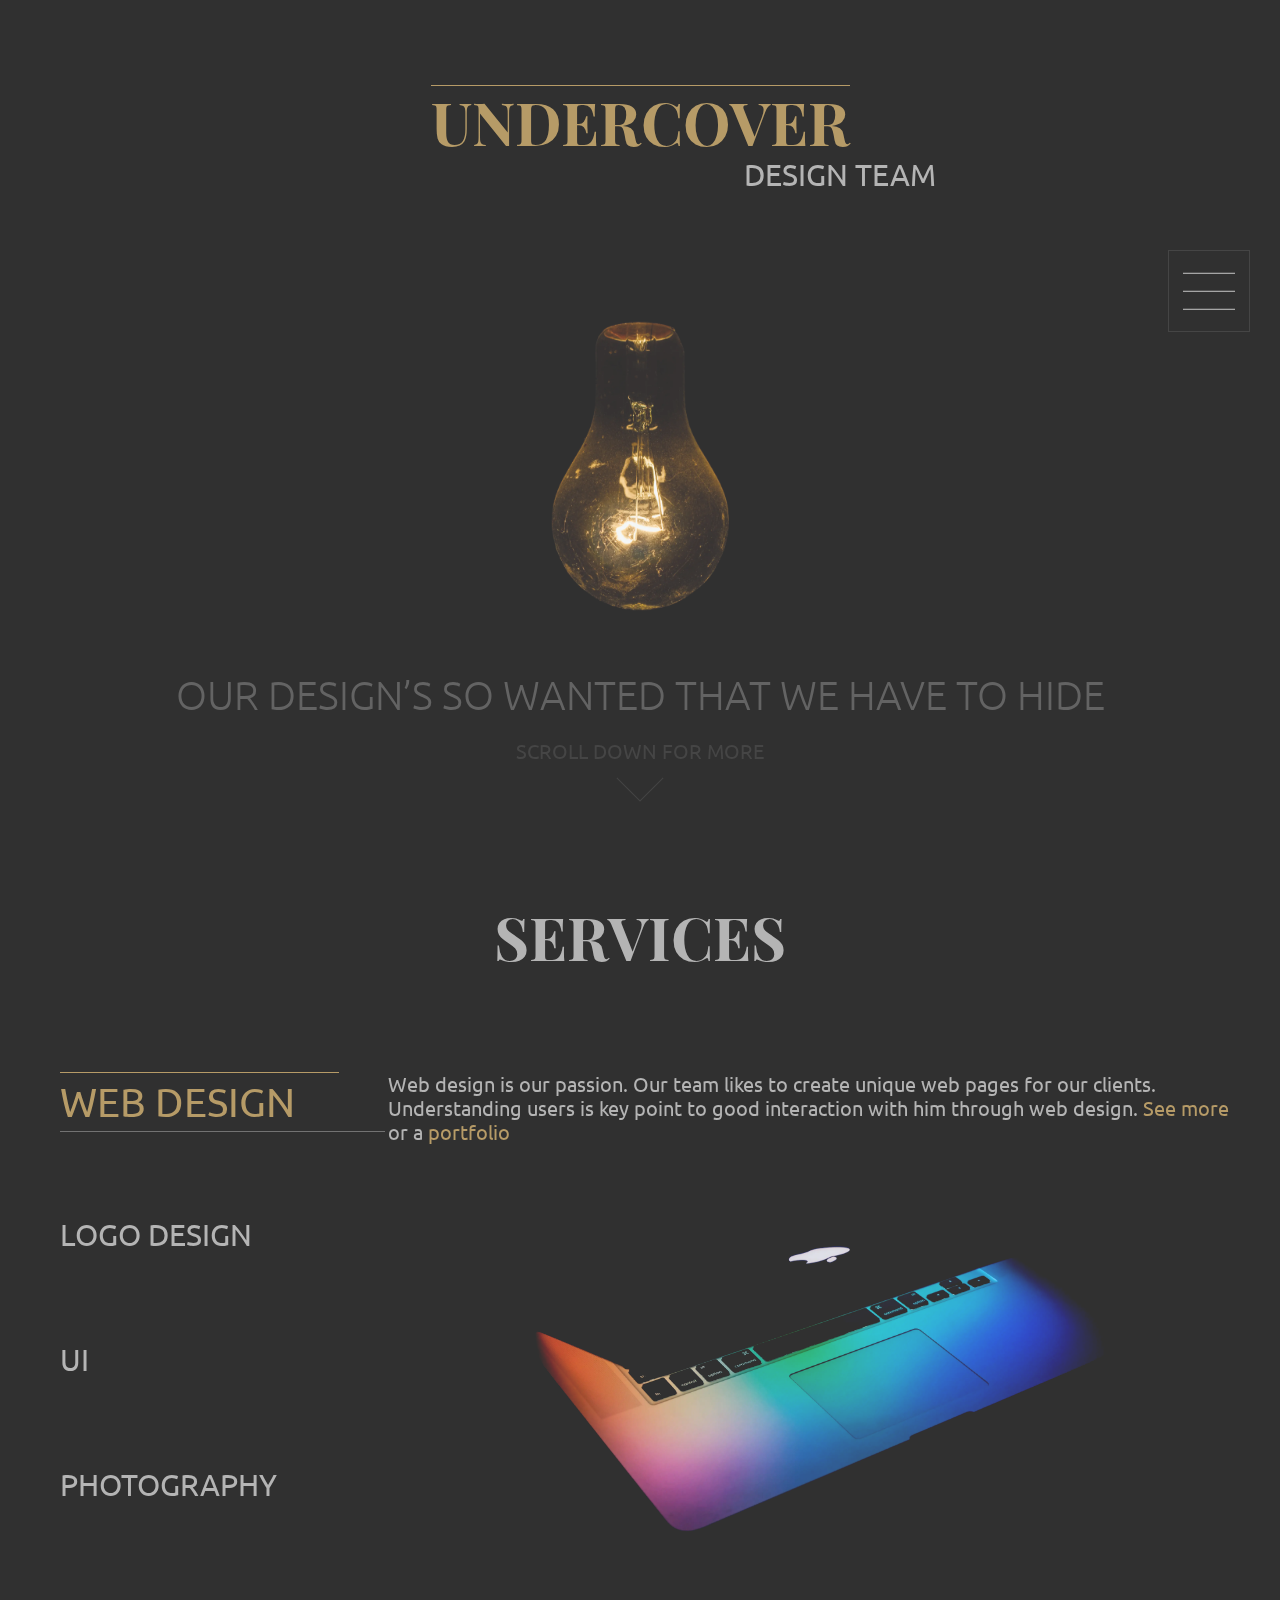
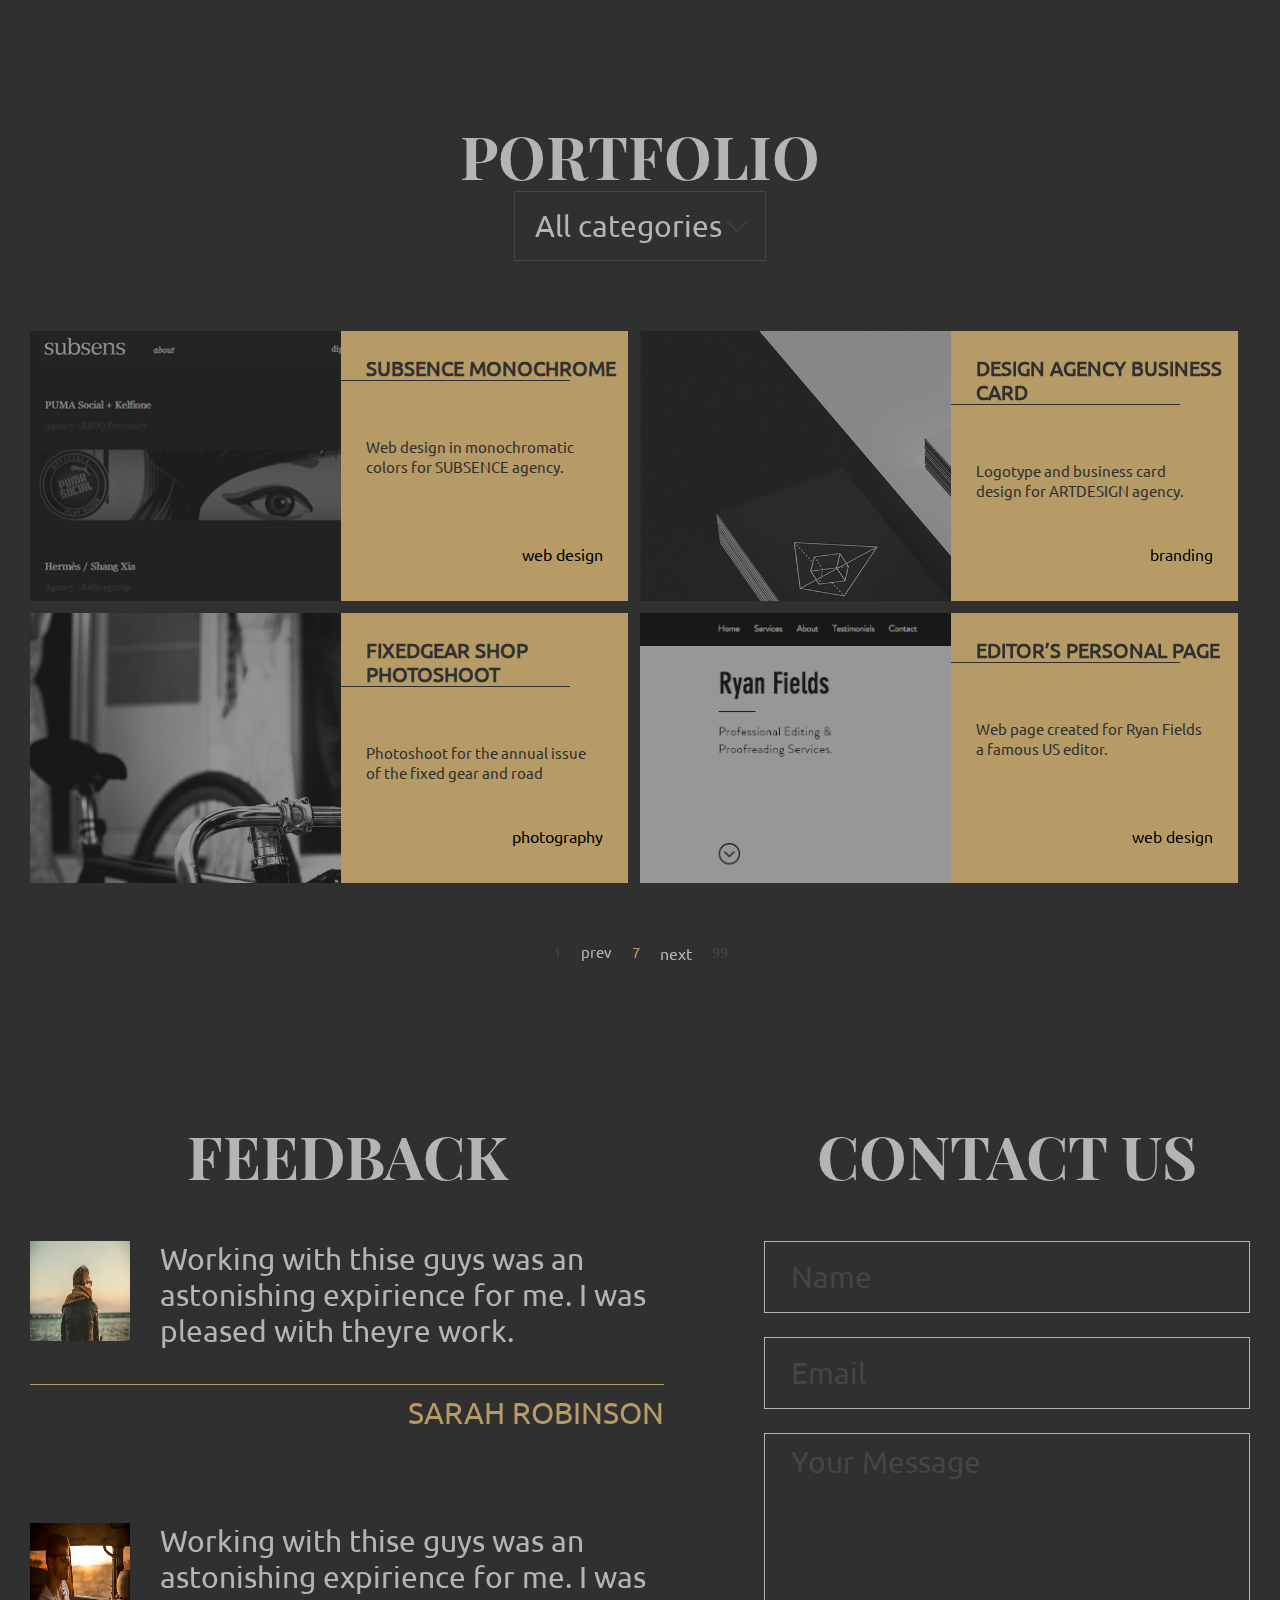
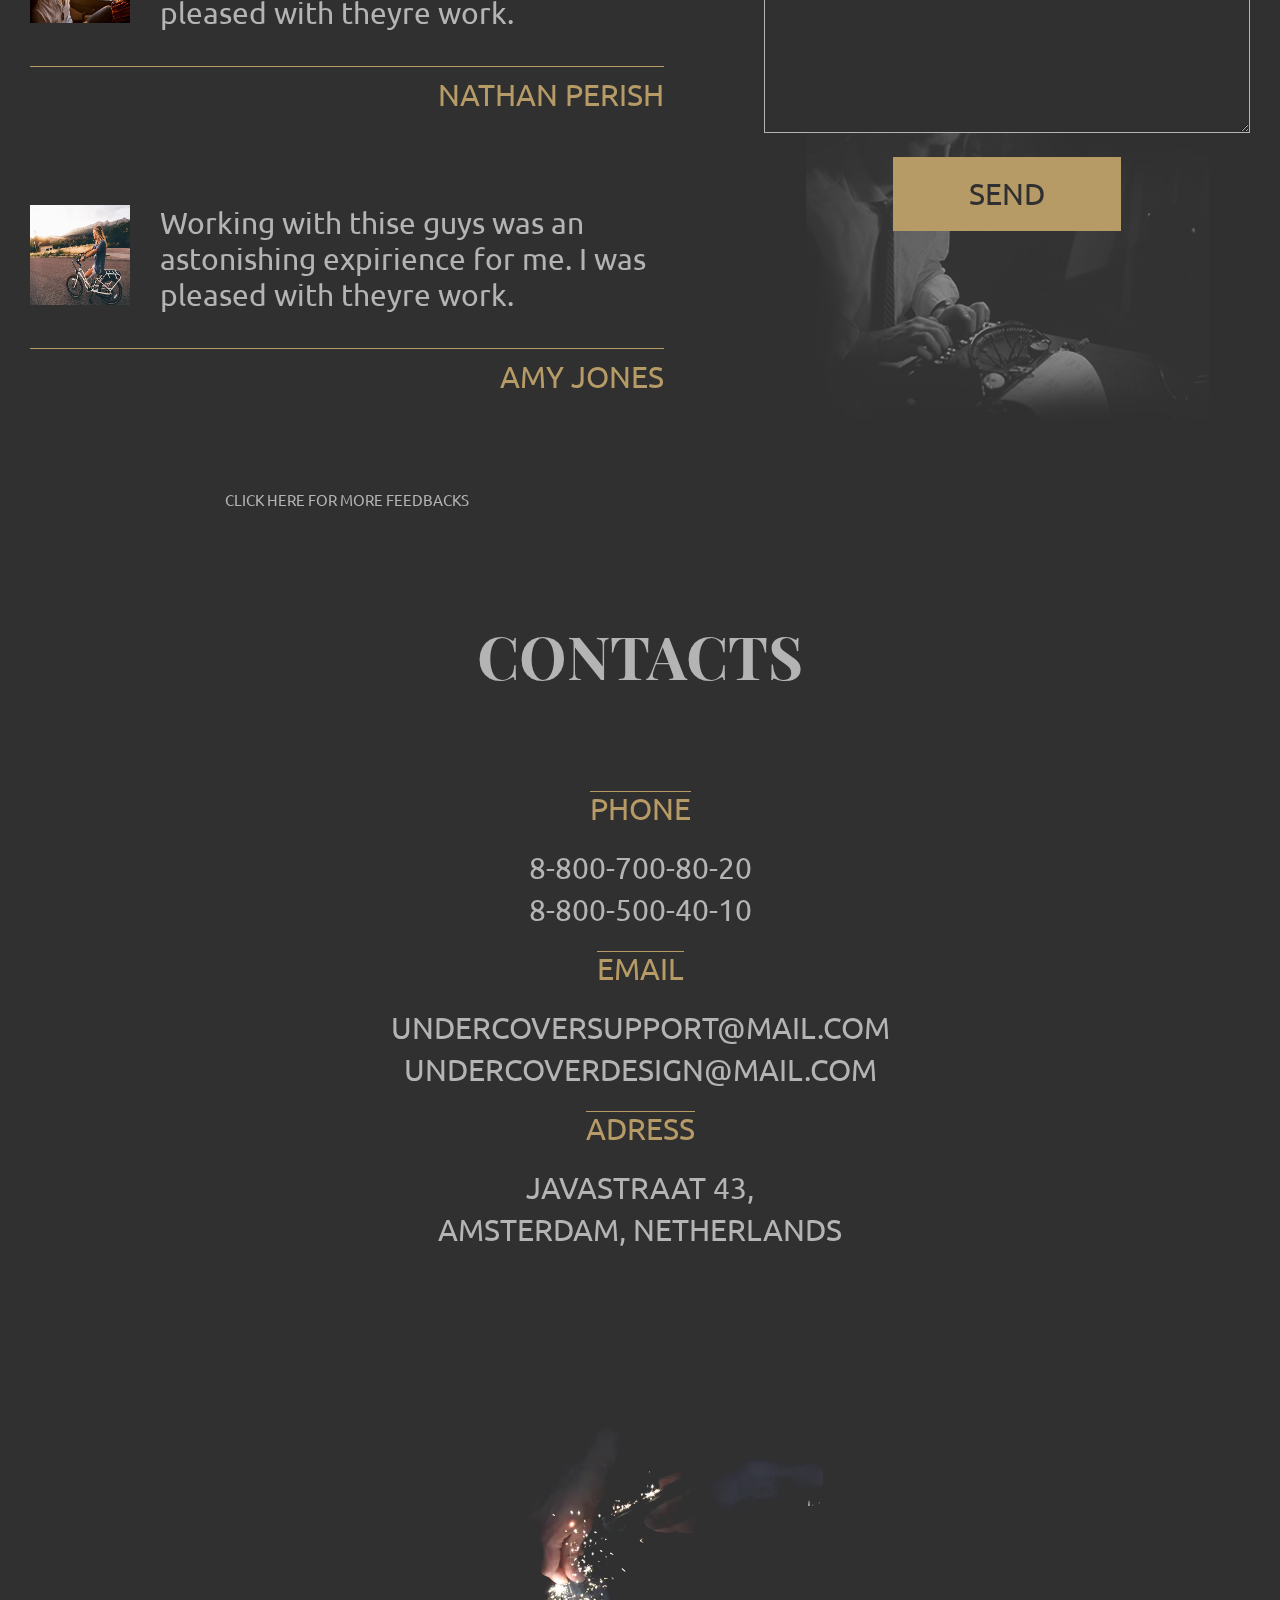
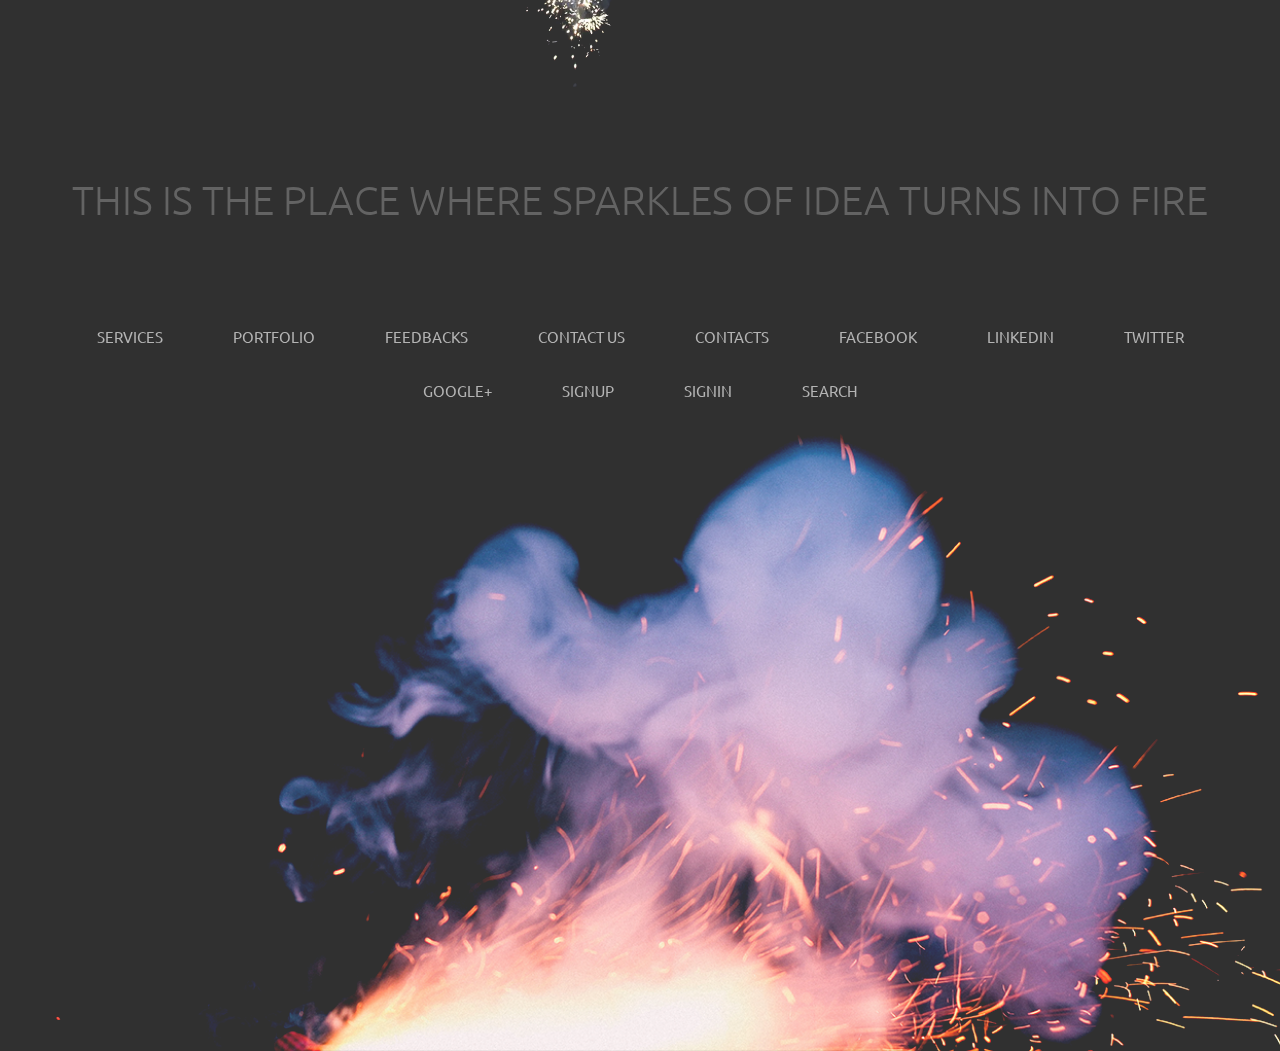
==== index.html @ abf41633 "Add files via upload" ====
<!DOCTYPE html><html lang="en"><head>   <meta charset="UTF-8">   <meta http-equiv="X-UA-Compatible" content="IE=edge">   <meta name="viewport" content="width=device-width, initial-scale=1.0">   <link rel="stylesheet" href="./css/main.min.css">   <link rel="stylesheet" href="./css/swiper-bundle.min.css">   <title>Minimal dark</title></head><body>   <!-- HEADER -->   <!-- absolute blocks --><div id="anchor"></div><div class="container ">  <header>    <div class="logo">      <h1 class="logo__title">        undercover      </h1>      <div class="logo__sub-title">        <p>          design team      </p>      </div>          </div>    <div class="header__image">      <picture><source srcset="../img/header/lamp.webp" type="image/webp"><img src="../img/header/lamp.png" alt="lamp"></picture>    </div>    <div class="header__image-text">      <p>our design’s so wanted that we have to hide</p>    </div>    <div class="header__button">      <p>scroll down for more</p>      <a href="#services">        <span></span>        <span></span>      </a>    </div>    <div id="menu__bar" onclick="menuOnClick()" class="lock-fix" >      <span class="bar"></span>      <span class="bar"></span>      <span class="bar"></span>   </div>    <div id="menu" class ="lock-fix">      <h3 class="menu__title">        Menu      </h3>      <div class="menu__content">        <nav class="nav">        <ul>          <li><a href="#">main</a></li>          <li><a href="#services">services</a></li>          <li><a href="#portfolio">portfolio</a></li>          <li><a href="#">Blog</a></li>          <li><a href="#">pricings</a></li>          <li><a href="#feedbacks">feedback</a></li>          <li><a href="#contacts">contacts</a></li>        </ul>      </nav>      <div class="menu__feedback">        <ul>          <li><a href="#" type="button" data-open="signup">sign up</a></li>          <li><a href="#" type="button" data-open="signin">sign in</a></li>          <li><a href="#">send message</a></li>        </ul>      </div>      <div class="menu__search">          <input type="text" placeholder="SEARCH">          <a href=""> <picture><source srcset="../img/header/search.webp" type="image/webp"><img src="../img/header/search.png" alt="search"></picture></a>      </div>    </div>    </div>  </header></div>  <!-- MODAL --><div class="modal" id="signup">   <div class="modal__body">              <div class="modal__title">            sign up         </div>         <div class="modal__subtitle">           sign up using         </div>                  <div class="modal__social">           <a href="" class="modal__fb modal-icon">facebook</a>           <a href="" class="modal__google modal-icon">google+</a>           <a href="" class="modal__twitter modal-icon">twitter</a>         </div>         <div class="modal__subtitle">          or enter following information         </div>         <input type="text" name="name" id="nameup" class="modal__input-name" required placeholder="Name">         <input type="email" name="email" id="emailup" class="modal__input-email" required placeholder="Email">         <div class="modal__input-group">          <input type="password" name="password" id="passwordup" class="modal__input-password" required placeholder="Password">          <button type="submit" class="modal__button" data-close="">sign up</button>         </div>   </div></div><div class="modal" id="signin">  <div class="modal__body">     <div class="modal__content">        <div class="modal__title">           sign in        </div>        <div class="modal__subtitle">          sign in using        </div>        <div class="modal__social">          <a href="" class="modal__fb modal-icon">facebook</a>          <a href="" class="modal__google modal-icon">google+</a>          <a href="" class="modal__twitter modal-icon">twitter</a>        </div>        <div class="modal__subtitle">         or your account        </div>        <input type="text" name="name" id="namein" class="modal__input-name" required placeholder="Name or Email">        <input type="password" name="password" id="passwordin" class="modal__input-password" required placeholder="Password">        <button type="submit" class="modal__button--in" data-close="">sign in</button>     </div>  </div></div>   <!-- MAIN -->   <section class="services" id="services">  <div class="services__container">      <h2 class="title">         services      </h2>         <div class="slider">            <nav>               <ul>                  <li><a class="slider__nav-item slider__nav-item--active" data-id="0">web design</a></li>                  <li><a class="slider__nav-item" data-id="1">logo design</a></li>                  <li><a class="slider__nav-item" data-id="2">ui</a></li>                  <li><a class="slider__nav-item" data-id="3">photography</a></li>               </ul>            </nav>            <div class="swiper">               <div class="swiper-wrapper">                  <div class="swiper-pagination"></div>                  <div class="swiper-slide">                     <div class="slide__image"><picture><source srcset="/img/services/web.webp" type="image/webp"><img src="/img/services/web.png" alt=""></picture></div>                     <div class="slide__text">Web design is our passion. Our team likes to create unique web pages for our clients. Understanding users is                        key point to good interaction with him through web design. <a href="#">See more</a> or a <a href="#">portfolio</a>                     </div>                  </div>                  <div class="swiper-slide">                     <div class="slide__image"><picture><source srcset="/img/services/logo.webp" type="image/webp"><img src="/img/services/logo.png" alt=""></picture></div>                     <div class="slide__text">Logo is the first thing customer or user will see in your product. And his or her first impression will                        depend on it. We can create logo that will satisfy you and your clients.<a href="#">See more</a> or a <a href="#">portfolio</a>                     </div>                  </div>                      <div class="swiper-slide">                     <div class="slide__image"><picture><source srcset="/img/services/ui.webp" type="image/webp"><img src="/img/services/ui.png" alt=""></picture></div>                     <div class="slide__text">Nowadays smartphones are part of our life. With help of numerous apps we can do our life more simple and                        fun.Our UI department specialists can develop and test any app that you want to create.<a href="">See more</a> or a <a href="#">portfolio</a>                     </div>                  </div>                  <div class="swiper-slide">                     <div class="slide__image"><picture><source srcset="/img/services/photo.webp" type="image/webp"><img src="/img/services/photo.png" alt=""></picture></div>                     <div class="slide__text">To create unique designs often you need some photos. In our time using stock photos is kind of bad manner.                        So we decided to open and develop our own photography department to create unique products for you.                        <a href="#">See more</a> or a <a href="#">portfolio</a>                     </div>                   </div>               </div>            </div>         </div>      </div></section>   <section class="portfolio" id="portfolio">   <div class="services__container">      <h2 class="title portfolio__title">portfolio</h2>      <div class="drop">         <a type="button" class="drop__link">            All categories            <span class="drop__button"></span>            <span class="drop__button"></span>         </a>         <div class="drop__list">            <ul>               <li><a class="drop__item" data-filter="filter-web">Web Design</a></li>               <li><a class="drop__item" data-filter="filter-logo">Logo Design</a></li>               <li><a class="drop__item" data-filter="filter-brand">Branding</a></li>               <li><a class="drop__item" data-filter="filter-ui">UI</a></li>               <li><a class="drop__item" data-filter="filter-photo">Photography</a></li>               <li><a class="drop__item" data-filter="filter-graphic">Graphic Design</a></li>            </ul>         </div>      </div>      <div class="grid">         <div class="grid__item filter-web">            <div class="grid__item-image" style="background-image: url(../img/portfolio/1.png);">               <div class="grid__item-filter"></div>            </div>            <div class="grid__card">               <h3 class="grid__card-title">                  subsence monochrome               </h3>               <p class="grid__card-text">                  Web design in monochromatic colors for SUBSENCE agency.               </p>               <span class="grid__card-legend">                  web design               </span>            </div>         </div>         <div class="grid__item filter-brand">            <div class="grid__item-image" style="background-image: url(../img/portfolio/3.png);">               <div class="grid__item-filter"></div>            </div>            <div class="grid__card">               <h3 class="grid__card-title">                  design agency business card               </h3>               <p class="grid__card-text">                  Logotype and business card design for ARTDESIGN agency.               </p>               <span class="grid__card-legend">                  branding               </span>            </div>         </div>         <div class="grid__item filter-photo">            <div class="grid__item-image" style="background-image: url(../img/portfolio/2.png);">               <div class="grid__item-filter"></div>            </div>            <div class="grid__card">               <h3 class="grid__card-title">                  fixedgear shop photoshoot               </h3>               <p class="grid__card-text">                  Photoshoot for the annual issue of the fixed gear and road               </p>               <span class="grid__card-legend">                  photography               </span>            </div>         </div>         <div class="grid__item filter-web">            <div class="grid__item-image" style="background-image: url(../img/portfolio/4.png);">               <div class="grid__item-filter"></div>            </div>            <div class="grid__card">               <h3 class="grid__card-title">                  editor’s personal page               </h3>               <p class="grid__card-text">                  Web page created for Ryan Fields a famous US editor.               </p>               <span class="grid__card-legend">                  web design               </span>            </div>         </div>      </div>      <div class="pagination">         <a href="#" class="pagination__item">1</a>         <a href="#" class="pagination__item pagination__item-button">prev</a>         <a href="#" class="pagination__item pagination__item--active">7</a>         <a href="#" class="pagination__item-button">next</a>         <a href="#" class="pagination__item pagination__item">99</a>      </div>   </div></section>   <div class="container"><section class="feedback-contacts" id="feedbacks">      <div class="feedback">         <h3 class="title contact__title">            feedback         </h3>         <div class="feedback__block">            <div class="feedback__box">               <picture><source srcset="../img/feedback/feedback1.webp" type="image/webp"><img src="../img/feedback/feedback1.png" alt="" class="feedback__icon"></picture>               <p class="feedback__text">                  Working with thise guys was an astonishing expirience for me. I was pleased with theyre work.                      </p>            </div>            <p class="feedback__name">sarah robinson</p>         </div>         <div class="feedback__block">            <div class="feedback__box">               <picture><source srcset="../img/feedback/feedback2.webp" type="image/webp"><img src="../img/feedback/feedback2.png" alt="" class="feedback__icon"></picture>               <p class="feedback__text">                  Working with thise guys was an astonishing expirience for me. I was pleased with theyre work.                      </p>            </div>            <p class="feedback__name">nathan perish</p>         </div>         <div class="feedback__block">            <div class="feedback__box">               <picture><source srcset="../img/feedback/feedback3.webp" type="image/webp"><img src="../img/feedback/feedback3.png" alt="" class="feedback__icon"></picture>               <p class="feedback__text">                  Working with thise guys was an astonishing expirience for me. I was pleased with theyre work.                      </p>            </div>            <p class="feedback__name">amy jones</p>         </div>         <a href="#" class="feedback__link">click here for more feedbacks</a>      </div>      <div class="contact">         <h3 class="title contact__title">            contact us         </h3>         <input type="text" name="contact-name" id="contact-name" class="contact__input-name" required placeholder="Name">         <input type="email" name="contact-email" id="contact-email" class="contact__input-email" required placeholder="Email">         <textarea name="contact-text" id="contact-text" cols="30" rows="10" class="contact__input-text" placeholder="Your Message"></textarea>         <button type="submit" class="contact__button">send</button>         <div class="contact__bg" style="background-image: url(../img/feedback/contact-bg.png);"></div>      </div></section></div>   <section class="contacts" id="contacts"><div class="container">   <h3 class="title">contacts</h3>   <div class="contacts__content">      <div class="contacts__item">         <span class="contacts__name">phone</span>         <p class="contacts__value">            8-800-700-80-20            <br>            8-800-500-40-10         </p>      </div>      <div class="contacts__item">         <span class="contacts__name">email</span>         <p class="contacts__value">            undercoversupport@mail.com            <br>            undercoverdesign@mail.com         </p>      </div>      <div class="contacts__item">         <span class="contacts__name">adress</span>         <p class="contacts__value">            Javastraat 43,             <br>            Amsterdam, Netherlands         </p>      </div>   </div>   <div class="contacts__bg"></div></div>   </section>   <!-- FOOTER -->   <footer class="footer">	<div class="container">		<div class="footer__text">			this is the place where sparkles of idea turns into fire		</div>		<ul class="footer__list">			<li><a href="#services" class="footer__list-item">services</a></li>			<li><a href="#portfolio" class="footer__list-item">portfolio</a></li>			<li><a href="#feedbacks" class="footer__list-item">feedbacks</a></li>			<li><a href="#" class="footer__list-item">contact us</a></li>			<li><a href="#contacts" class="footer__list-item">contacts</a></li>			<li><a href="#" class="footer__list-item">facebook</a></li>			<li><a href="#" class="footer__list-item">linkedin</a></li>			<li><a href="#" class="footer__list-item">twitter</a></li>			<li><a href="#" class="footer__list-item">google+</a></li>			<li><a href="#" class="footer__list-item" data-open="signup">signup</a></li>			<li><a href="#" class="footer__list-item"data-open="signin">signin</a></li>			<li><a href="#" class="footer__list-item">search</a></li>		</ul>		<div class="footer__image">			<picture><source srcset="../img/footer/footer.webp" type="image/webp"><img src="../img/footer/footer.png" alt=""></picture>		</div>	</div></footer>   <script src="./js/swiper-bundle.min.js"></script>   <script src="./js/main.js"></script></body></html>
---- css/main.min.css ----
*,::after,::before{-webkit-box-sizing:border-box;box-sizing:border-box}ol,ul{padding:0;margin:0}blockquote,body,dd,dl,figcaption,figure,h1,h2,h3,h4,li,ol[class],p,ul[class]{margin:0}body{min-height:100vh;scroll-behavior:smooth;text-rendering:optimizeSpeed;line-height:1.5}ol[class],ul[class]{list-style:none}a:not([class]){-webkit-text-decoration-skip:ink;text-decoration-skip-ink:auto}img{max-width:100%;display:block}button,input,select,textarea{font:inherit}.logo{margin-top:85px;text-align:center}.logo h1{font-size:60px;font-family:PlayfairDisplaySC;color:#b69b67;text-transform:uppercase;line-height:1.2;position:relative;display:inline-block}.logo h1::after{content:"";display:block;position:absolute;top:0;left:0;width:100%;height:1px;background-color:#b69b67}.logo__sub-title p{display:inline-block;font-size:30px;font-family:Ubuntu;color:#b4b4b4;text-transform:uppercase;line-height:1.2;text-align:center;position:relative;left:200px}header{height:100vh;display:-webkit-box;display:-ms-flexbox;display:flex;-webkit-box-orient:vertical;-webkit-box-direction:normal;-ms-flex-direction:column;flex-direction:column}.header__image:hover{-webkit-animation:bright-in 1s ease-in-out;animation:bright-in 1s ease-in-out;-webkit-filter:brightness(1.3);filter:brightness(1.3)}@-webkit-keyframes bright-in{0%{-webkit-filter:brightness(1);filter:brightness(1)}100%{-webkit-filter:brightness(1.3);filter:brightness(1.3)}}@keyframes bright-in{0%{-webkit-filter:brightness(1);filter:brightness(1)}100%{-webkit-filter:brightness(1.3);filter:brightness(1.3)}}@-webkit-keyframes bright-out{0%{-webkit-filter:brightness(1.3);filter:brightness(1.3)}100%{-webkit-filter:brightness(1);filter:brightness(1)}}@keyframes bright-out{0%{-webkit-filter:brightness(1.3);filter:brightness(1.3)}100%{-webkit-filter:brightness(1);filter:brightness(1)}}#menu.active{display:block;-webkit-animation:animateMenu .5s;animation:animateMenu .5s}@-webkit-keyframes animateMenu{0%{opacity:0;-webkit-transform:scale(.5);transform:scale(.5)}100%{opacity:1}}@keyframes animateMenu{0%{opacity:0;-webkit-transform:scale(.5);transform:scale(.5)}100%{opacity:1}}.header__image{-webkit-animation:bright-out 1s ease-in-out;animation:bright-out 1s ease-in-out;mix-blend-mode:screen;margin:128px 0 60px 0}.header__image img{-o-object-fit:contain;object-fit:contain;width:290px;height:290px;margin:0 auto}.header__image-text{text-align:center}.header__image-text p{-webkit-transition:all .8s;-o-transition:all .8s;transition:all .8s;font-size:60px;font-family:Ubuntu;font-weight:300;color:#636363;text-transform:uppercase;line-height:1.2}.header__image-text p:hover{background:-webkit-gradient(linear,left top,right top,from(rgba(2,0,36,0)),color-stop(50%,#b69b67),to(rgba(0,212,255,0)));background:-o-linear-gradient(left,rgba(2,0,36,0) 0,#b69b67 50%,rgba(0,212,255,0) 100%);background:linear-gradient(90deg,rgba(2,0,36,0) 0,#b69b67 50%,rgba(0,212,255,0) 100%);-webkit-background-clip:text;-webkit-text-fill-color:transparent}.header__button{text-align:center;margin-top:auto;margin-bottom:98px}.header__button p{font-size:20px;font-family:Ubuntu;color:#454545;text-transform:uppercase;line-height:1.2}.header__button a{display:block;width:46px;height:25px;margin:0 auto;position:relative;margin-top:14px}.header__button a span{content:"";background-color:#454545;width:33px;height:1px;z-index:1;display:block;position:absolute;top:12px;left:-5px;-webkit-transform:rotate(45deg);-ms-transform:rotate(45deg);transform:rotate(45deg)}.header__button a:hover span{background-color:#b69b67}.header__button a span:last-child{-webkit-transform:translateX(23px) rotate(135deg);-ms-transform:translateX(23px) rotate(135deg);transform:translateX(23px) rotate(135deg)}#menu__bar{width:82px;height:82px;cursor:pointer;position:absolute;top:250px;right:30px;border:1px solid #454545;display:-webkit-box;display:-ms-flexbox;display:flex;-webkit-box-pack:center;-ms-flex-pack:center;justify-content:center;-webkit-box-orient:vertical;-webkit-box-direction:normal;-ms-flex-direction:column;flex-direction:column;-webkit-box-align:center;-ms-flex-align:center;align-items:center;z-index:10}#menu__bar:hover{border:1px solid #b69b67}#menu__bar:hover .bar{background-color:#b69b67}.bar{height:2px;width:52px;background-color:#a4a4a4;display:block;content:"";-webkit-transition:.3s ease;-o-transition:.3s ease;transition:.3s ease;-webkit-box-shadow:inset 0 1px 0 0 rgba(0,0,0,.5);box-shadow:inset 0 1px 0 0 rgba(0,0,0,.5)}.bar:first-child{-webkit-transform:translateY(-16px);-ms-transform:translateY(-16px);transform:translateY(-16px)}.bar:last-child{-webkit-transform:translateY(16px);-ms-transform:translateY(16px);transform:translateY(16px)}.active .bar:first-child{-webkit-transform:rotateZ(-45deg);-ms-transform:rotate(-45deg);transform:rotateZ(-45deg)}.active .bar:nth-child(2){opacity:0}.active .bar:last-child{-webkit-transform:translateY(-7px) rotateZ(45deg);-ms-transform:translateY(-7px) rotate(45deg);transform:translateY(-7px) rotateZ(45deg)}.no-webp #menu{background-image:url(../img/header/menuBg.png)}#menu{-webkit-transition:opacity .5s;-o-transition:opacity .5s;transition:opacity .5s;display:none;z-index:2;border:1px solid #454545;background-color:#303030;width:calc(100% - 60px);max-width:1520px;padding:50px 100px 100px 100px;position:absolute;top:250px;left:50%;-webkit-transform:translateX(-50%);-ms-transform:translateX(-50%);transform:translateX(-50%);background-size:contain;background-position:right;background-repeat:no-repeat;background-blend-mode:color-dodge}.menu__title{margin-top:48px;font-size:60px;font-family:PlayfairDisplaySC;color:#b4b4b4;font-weight:700;text-transform:uppercase;line-height:1.2;text-align:center}.menu__content{display:-webkit-box;display:-ms-flexbox;display:flex;margin-top:48px}.menu__search{margin-left:auto;margin-right:30px;margin-top:6px;height:25px;width:40%;min-width:145px;display:-webkit-box;display:-ms-flexbox;display:flex;position:relative}.menu__search input{border:none;background-color:rgba(0,0,0,0);color:#b69b67;font-size:30px;position:relative;padding:0;width:calc(100% - 25px)}.menu__search input::-webkit-input-placeholder{font-size:30px;font-family:Ubuntu;color:#454545;text-transform:uppercase;line-height:1.2}.menu__search input::-moz-placeholder{font-size:30px;font-family:Ubuntu;color:#454545;text-transform:uppercase;line-height:1.2}.menu__search input:-ms-input-placeholder{font-size:30px;font-family:Ubuntu;color:#454545;text-transform:uppercase;line-height:1.2}.menu__search input::-ms-input-placeholder{font-size:30px;font-family:Ubuntu;color:#454545;text-transform:uppercase;line-height:1.2}.menu__search input::placeholder{font-size:30px;font-family:Ubuntu;color:#454545;text-transform:uppercase;line-height:1.2}.menu__search input:focus{color:#b69b67;background-color:rgba(0,0,0,0);outline:0}.menu__search::after{display:block;content:"";width:100%;height:1px;background-color:#454545;position:absolute;bottom:-2px;left:0}.menu__feedback li{margin-bottom:44px}.menu__feedback{padding:0 0 0 30px}.menu__feedback a{font-size:30px;color:#b4b4b4;text-transform:uppercase;line-height:1.2;-webkit-transition:.5s;-o-transition:.5s;transition:.5s;position:relative}.menu__feedback a:hover::after{width:100%;height:1px;background-color:#b69b67;content:"";position:absolute;top:-10px;left:0}.menu__feedback a:hover{color:#b69b67}.menu__feedback>ul li:nth-child(1) a{color:#b69b67}.menu__feedback>ul li:nth-child(2) a{color:#b69b67}.nav{padding:0 0 0 30px;min-width:230px}.nav a{font-size:30px;color:#b4b4b4;text-transform:uppercase;line-height:1.2;-webkit-transition:.5s;-o-transition:.5s;transition:.5s;position:relative}.nav a:hover{color:#b69b67}.nav a:hover::after{width:100%;height:1px;background-color:#b69b67;content:"";position:absolute;top:-10px;left:0}.nav li{margin-bottom:44px}#anchor{position:fixed;top:0;left:0;opacity:0}.footer{min-height:100vh;position:relative;padding-top:25px}.footer__text{text-align:center;-webkit-transition:all .8s;-o-transition:all .8s;transition:all .8s;font-size:60px;font-weight:300;color:#636363;text-transform:uppercase;line-height:1.2;cursor:pointer;margin-bottom:100px}.footer__text:hover{background:-webkit-gradient(linear,left top,right top,from(rgba(2,0,36,0)),color-stop(50%,#b69b67),to(rgba(0,212,255,0)));background:-o-linear-gradient(left,rgba(2,0,36,0) 0,#b69b67 50%,rgba(0,212,255,0) 100%);background:linear-gradient(90deg,rgba(2,0,36,0) 0,#b69b67 50%,rgba(0,212,255,0) 100%);-webkit-background-clip:text;-webkit-text-fill-color:transparent}.footer__list{display:-webkit-box;display:-ms-flexbox;display:flex;gap:30px;-webkit-box-pack:center;-ms-flex-pack:center;justify-content:center;-ms-flex-wrap:wrap;flex-wrap:wrap}.footer__list-item{padding:0 20px;font-size:15px;color:#b4b4b4;text-transform:uppercase;line-height:1.2}.footer__list-item:hover{-webkit-transition:.3s;-o-transition:.3s;transition:.3s;color:#b69b67;font-size:16px}.footer__image{min-height:600px;width:100%;position:absolute;bottom:0;left:50%;z-index:-1;-webkit-transform:translate(-50%);-ms-transform:translate(-50%);transform:translate(-50%);background-color:#303030}.footer__image img{width:100%;height:100%;mix-blend-mode:lighten}.modal input{height:72px;width:100%;background-color:#303030;outline:0;border:1px solid #b4b4b4;margin-bottom:24px;font-size:30px;font-family:Ubuntu;color:#b69b67;line-height:3.333;padding-left:26px}.modal input::-webkit-input-placeholder{font-size:30px;font-family:Ubuntu;color:#454545;line-height:3.333}.modal input::-moz-placeholder{font-size:30px;font-family:Ubuntu;color:#454545;line-height:3.333}.modal input:-ms-input-placeholder{font-size:30px;font-family:Ubuntu;color:#454545;line-height:3.333}.modal input::-ms-input-placeholder{font-size:30px;font-family:Ubuntu;color:#454545;line-height:3.333}.modal input::placeholder{font-size:30px;font-family:Ubuntu;color:#454545;line-height:3.333}.modal{z-index:10;position:fixed;width:100%;height:100%;display:-webkit-box;display:-ms-flexbox;display:flex;-webkit-box-align:center;-ms-flex-align:center;align-items:center;-webkit-box-pack:center;-ms-flex-pack:center;justify-content:center;background-color:rgba(0,0,0,.5);top:0;left:0;opacity:0;visibility:hidden;overflow-y:auto;-webkit-transition:all .5s ease 0s;-o-transition:all .5s ease 0s;transition:all .5s ease 0s}.modal.modal-active{opacity:1;visibility:visible}.modal.modal-active .modal__body{-webkit-transform:scale(1);-ms-transform:scale(1);transform:scale(1);opacity:1}.modal__body{display:-webkit-box;display:-ms-flexbox;display:flex;-webkit-box-orient:vertical;-webkit-box-direction:normal;-ms-flex-direction:column;flex-direction:column;padding:30px 10px;background-color:#303030;width:850px;height:672px;position:relative;opacity:0;-webkit-transform:scale(0);-ms-transform:scale(0);transform:scale(0);-webkit-transition:all .5s ease 0s;-o-transition:all .5s ease 0s;transition:all .5s ease 0s;padding:0 48px;border:1px solid #b4b4b4;overflow-y:auto;overflow-x:hidden}.modal__title{font-size:60px;font-family:PlayfairDisplaySC;color:#b4b4b4;font-weight:700;text-transform:uppercase;line-height:1.2;text-align:center}.modal__subtitle{font-size:30px;font-family:Ubuntu;color:#b4b4b4;text-transform:uppercase;line-height:3.333;text-align:center}.modal__social{display:-webkit-box;display:-ms-flexbox;display:flex;-webkit-box-pack:center;-ms-flex-pack:center;justify-content:center}.modal__input-group{display:-webkit-box;display:-ms-flexbox;display:flex}.modal__button{cursor:pointer;display:block;min-width:230px;background-color:#b69b67;color:#303030;border:none;font-size:30px;font-family:Ubuntu;color:#303030;text-transform:uppercase;max-height:72px;text-align:center;margin-left:30px}.modal__button:hover{border:1px solid #b69b67;background-color:#303030;color:#b69b67}.modal__button--in{cursor:pointer;display:block;min-width:230px;background-color:#b69b67;color:#303030;border:none;font-size:30px;font-family:Ubuntu;color:#303030;text-transform:uppercase;height:72px;text-align:center;margin:0 auto}.modal__button--in:hover{border:1px solid #b69b67;background-color:#303030;color:#b69b67}.modal-icon{display:block;font-size:30px;font-family:Ubuntu;line-height:3.333;text-align:center;border:1px solid;color:#3b5998;min-height:72px;min-width:228px;margin-right:30px}.modal-icon:last-child{margin-right:0}.modal__fb{color:#3b5998}.modal__fb:hover{background-color:#3b5998;color:#303030}.modal__google{color:#dd4b39}.modal__google:hover{background-color:#dd4b39;color:#303030}.modal__twitter{color:#1da1f2}.modal__twitter:hover{background-color:#1da1f2;color:#303030}.services__container{padding:0 30px;max-width:100%;margin:0 auto}.title{font-size:60px;font-family:PlayfairDisplaySC;color:#b4b4b4;font-weight:700;text-transform:uppercase;line-height:1.2;text-align:center}.slider{margin-top:100px;position:relative;min-height:0;display:-webkit-box;display:-ms-flexbox;display:flex}.slider nav{min-width:358px;padding-left:30px}.slider nav li{margin-bottom:80px}.slider nav li:last-child{margin-bottom:0}.slider__nav-item{font-size:30px;color:#b4b4b4;text-transform:uppercase;display:block;cursor:pointer}.slider__nav-item--active{color:#b69b67;-webkit-transition:.3s;-o-transition:.3s;transition:.3s;font-size:40px;position:relative}.slider__nav-item--active::before{-webkit-animation:slider-nav-animation .5s ease-in-out;animation:slider-nav-animation .5s ease-in-out;position:absolute;content:"";height:1px;width:85%;background-color:#b69b67}.slider__nav-item--active::after{-webkit-animation:slider-nav-animation .5s ease-in-out;animation:slider-nav-animation .5s ease-in-out;position:absolute;bottom:0;left:0;content:"";height:1px;width:99%;background-color:#b4b4b4;opacity:.5}.swiper-pagination{visibility:hidden}.swiper-slide{height:100%}.slide{position:relative}.slide__image{background-color:#303030;height:auto;width:100%}.slide__image img{mix-blend-mode:lighten}.slide__text{font-size:20px;position:absolute;top:0;color:#b4b4b4;line-height:1.2}.slide__text a{color:#b69b67}@-webkit-keyframes slider-nav-animation{0%{-webkit-transform:scale(0);transform:scale(0)}100%{-webkit-transform:scale(1);transform:scale(1)}}@keyframes slider-nav-animation{0%{-webkit-transform:scale(0);transform:scale(0)}100%{-webkit-transform:scale(1);transform:scale(1)}}.portfolio{min-height:100vh}.drop{text-align:center;margin-bottom:70px;position:relative}.drop__link{cursor:pointer;display:inline-block;width:252px;padding:16px 40px 16px 16px;border:1px solid #454545;color:#454545;font-size:30px;color:#b4b4b4;line-height:1.2;position:relative}.drop__link--active{border-color:#b69b67;border-bottom:none}.drop__link:hover{color:#b69b67;border-color:#b69b67}.drop__link:hover>.drop__button{background-color:#b69b67}.drop__button{height:1px;width:14px;background-color:#454545;content:"";display:block;position:absolute;top:50%}.drop__button:first-child{right:26px;-webkit-transform:rotate(45deg);-ms-transform:rotate(45deg);transform:rotate(45deg)}.drop__button:last-child{right:16px;-webkit-transform:rotate(135deg);-ms-transform:rotate(135deg);transform:rotate(135deg)}.drop__list{-webkit-transform:translate(-50.1%,100%);-ms-transform:translate(-50.1%,100%);transform:translate(-50.1%,100%);opacity:0;z-index:5;background-color:#303030;visibility:hidden;width:252px;display:-webkit-box;display:-ms-flexbox;display:flex;-webkit-box-orient:vertical;-webkit-box-direction:normal;-ms-flex-direction:column;flex-direction:column;height:0}.drop__list--active{-webkit-transition:all .3s;-o-transition:all .3s;transition:all .3s;opacity:1;position:absolute;top:68px;left:50%;-webkit-transform:translateX(-49.9%) scale(1);-ms-transform:translateX(-49.9%) scale(1);transform:translateX(-49.9%) scale(1);height:auto;visibility:visible;border:1px solid #b69b67;border-top:none}.drop__list ul li{margin-bottom:30px}.drop__list ul li:last-child{margin-bottom:0}.drop__list ul li:first-child{margin-top:30px}.drop__item{font-size:30px;color:#b4b4b4;-webkit-transition:all .8s;-o-transition:all .8s;transition:all .8s;cursor:pointer}.drop__item:hover{color:#b69b67}.grid{display:-webkit-box;display:-ms-flexbox;display:flex;-ms-flex-wrap:wrap;flex-wrap:wrap;margin-bottom:46px}.grid__item{width:49%;height:270px;position:relative;margin-right:1%;margin-bottom:1%;cursor:pointer}.grid__item:hover{-webkit-transition:.5s;-o-transition:.5s;transition:.5s;-webkit-transform:scale(1.02);-ms-transform:scale(1.02);transform:scale(1.02)}.grid__item-filter{height:100%;width:100%;opacity:.5;background-color:#303030;z-index:10}.grid__item-filter:hover{-webkit-transition:.3s;-o-transition:.3s;transition:.3s;background-color:#b69b67}.grid__item-image{height:100%;width:100%;background-size:cover}.grid__card{position:absolute;top:0;right:0;height:100%;background-color:#b69b67;width:48%}.grid__card-title{font-size:30px;color:#303030;text-transform:uppercase;line-height:1.2;position:relative;padding:25px 0 14px 25px}.grid__card-title::after{display:block;content:"";position:absolute;height:1px;width:80%;left:0;background-color:#303030}.grid__card-text{font-size:15px;color:#303030;line-height:1.335;text-align:left;padding:0 25px;margin-top:15%}.grid__card-legend{position:absolute;right:0;bottom:10px;padding:0 25px 25px 0}.pagination{display:-webkit-box;display:-ms-flexbox;display:flex;-webkit-box-pack:center;-ms-flex-pack:center;justify-content:center;gap:20px}.pagination__item{color:#454545;font-size:15px}.pagination__item:hover{font-size:18px}.pagination__item-button{color:#b4b4b4}.pagination__item--active{color:#b69b67}.feedback-contacts{display:-webkit-box;display:-ms-flexbox;display:flex;gap:100px;max-width:100%;padding-top:100px}.feedback{text-align:center}.feedback__block{position:relative;margin-bottom:92px}.feedback__block::after{display:block;height:1px;width:100%;content:"";background-color:#b69b67;position:absolute;bottom:46px}.feedback__box{display:-webkit-box;display:-ms-flexbox;display:flex;gap:30px;margin-top:50px}.feedback__icon{height:100px;width:100px;max-width:none}.feedback__text{font-size:30px;color:#b4b4b4;line-height:1.2;text-align:left;max-width:615px}.feedback__name{font-size:30px;color:#b69b67;line-height:1.2;text-transform:uppercase;margin-top:46px;text-align:right}.feedback__link{font-size:15px;color:#b4b4b4;text-transform:uppercase;line-height:1.2}.feedback__link:hover{color:#b69b67}.contact input::-webkit-input-placeholder{font-size:30px;color:#454545}.contact input::-moz-placeholder{font-size:30px;color:#454545}.contact input:-ms-input-placeholder{font-size:30px;color:#454545}.contact input::-ms-input-placeholder{font-size:30px;color:#454545}.contact input::placeholder{font-size:30px;color:#454545}.contact input{height:72px;width:486px;background-color:#303030;outline:0;border:1px solid #b4b4b4;margin-bottom:24px;font-size:30px;color:#b69b67;line-height:3.333;padding-left:26px}.contact{display:-webkit-box;display:-ms-flexbox;display:flex;-webkit-box-orient:vertical;-webkit-box-direction:normal;-ms-flex-direction:column;flex-direction:column;-webkit-box-align:center;-ms-flex-align:center;align-items:center}.contact__title{margin-bottom:50px}.contact__bg{position:relative;top:-100px;right:0;width:403px;height:288px;background-color:#303030;background-size:cover;background-repeat:no-repeat;background-blend-mode:color-dodge;z-index:-1}.contact__input-text{min-height:300px;position:relative;height:72px;width:486px;background-color:#303030;outline:0;border:1px solid #b4b4b4;margin-bottom:24px;font-size:30px;color:#b69b67;line-height:1.2;padding:10px 26px}.contact__input-text::-webkit-input-placeholder{font-size:30px;color:#454545}.contact__input-text::-moz-placeholder{font-size:30px;color:#454545}.contact__input-text:-ms-input-placeholder{font-size:30px;color:#454545}.contact__input-text::-ms-input-placeholder{font-size:30px;color:#454545}.contact__input-text::placeholder{font-size:30px;color:#454545}.contact__button{cursor:pointer;display:block;background-color:#b69b67;color:#303030;border:none;font-size:30px;color:#303030;text-transform:uppercase;height:74px;width:228px;text-align:center;margin:0 auto}.contact__button:hover{border:1px solid #b69b67;background-color:#303030;color:#b69b67}.contacts{text-align:center;position:relative;min-height:980px;padding-top:100px}.contacts__content{display:-webkit-box;display:-ms-flexbox;display:flex;-webkit-box-pack:justify;-ms-flex-pack:justify;justify-content:space-between;max-width:100%;margin-top:100px}.contacts__name{font-size:30px;color:#b69b67;text-transform:uppercase;line-height:1.2;margin-bottom:42px;position:relative}.contacts__name::before{position:absolute;background-color:#b69b67;height:1px;width:100%;content:""}.contacts__value{margin-top:42px;display:block;font-size:30px;color:#b4b4b4;text-transform:uppercase;line-height:1.4;text-align:center}.no-webp .contacts__bg{background-image:url(../img/contacts/contacts-bg.png)}.contacts__bg{width:100%;min-height:500px;background-position:center;background-size:cover;background-repeat:no-repeat;z-index:-1;background-color:#303030;background-blend-mode:lighten}.container{max-width:1550px;margin:0 auto;padding:0 30px}body{font-family:Ubuntu}@-webkit-keyframes animate{0%{opacity:0;-webkit-transform:scale(0);transform:scale(0)}100%{opacity:100%;-webkit-transform:scale(1);transform:scale(1)}}@keyframes animate{0%{opacity:0;-webkit-transform:scale(0);transform:scale(0)}100%{opacity:100%;-webkit-transform:scale(1);transform:scale(1)}}li{list-style-type:none}a,a:visited{text-decoration:none}html{background-color:#303030}.lock{position:absolute;top:0;left:0;width:100%;height:100%;overflow:hidden}@font-face{font-family:PlayfairDisplaySC;font-display:swap;src:url(../fonts/PlayfairDisplaySC-Bold.woff) format("woff"),url(../fonts/PlayfairDisplaySC-Bold.woff2) format("woff2");font-weight:700;font-style:normal}@font-face{font-family:PlayfairDisplaySC;font-display:swap;src:url(../fonts/PlayfairDisplaySC-Regular.woff) format("woff"),url(../fonts/PlayfairDisplaySC-Regular.woff2) format("woff2");font-weight:400;font-style:normal}@font-face{font-family:Ubuntu;font-display:swap;src:url(../fonts/Ubuntu-Light.woff) format("woff"),url(../fonts/Ubuntu-Light.woff2) format("woff2");font-weight:300;font-style:normal}@font-face{font-family:Ubuntu;font-display:swap;src:url(../fonts/Ubuntu-Regular.woff) format("woff"),url(../fonts/Ubuntu-Regular.woff2) format("woff2");font-weight:400;font-style:normal}@media (min-width:1520px){#menu__bar{right:calc(50% - 760px)}}@media (max-width:1520px){#menu{padding:0 50px 45px 50px}.nav a{font-size:24px}.nav li{margin-bottom:24px}}@media (max-width:1480px){.header__image-text p{font-size:40px}.footer__text{font-size:40px}}@media (max-width:1440px){.grid__card-title{font-size:20px}}@media (max-width:1400px){.contacts__content{-webkit-box-orient:vertical;-webkit-box-direction:normal;-ms-flex-direction:column;flex-direction:column;-webkit-box-align:center;-ms-flex-align:center;align-items:center;gap:20px}.contacts__value{margin-top:20px}}@media (max-width:1000px){.footer__text{font-size:24px}.modal-icon{font-size:24px;margin-right:12px;min-width:150px}.slider nav{min-width:250px}.slider__nav-item{font-size:20px}.slider__nav-item--active{font-size:25px}.slide__text{font-size:15px}.feedback-contacts{padding-top:20px}.feedback-contacts{gap:50px}.feedback__block{margin-bottom:20px}.feedback__box{-webkit-box-orient:vertical;-webkit-box-direction:normal;-ms-flex-direction:column;flex-direction:column}.feedback__text{font-size:20px}.contacts__name{font-size:24px;margin-bottom:20px}.contacts__value{font-size:20px}}@media (max-width:990px){.header__image-text p{font-size:30px}}@media (max-width:900px){.grid__item{width:99%}}@media (max-width:768.02px){.logo h1{font-size:40px}.logo__sub-title p{left:0}.header__image-text p{font-size:24px}#menu__bar{width:60px;height:60px}.bar:first-child{-webkit-transform:translateY(-10px);-ms-transform:translateY(-10px);transform:translateY(-10px)}.bar:last-child{-webkit-transform:translateY(10px);-ms-transform:translateY(10px);transform:translateY(10px)}.bar{width:42px}#menu{padding:0 10px 25px 10px}.menu__title{font-size:24px;margin-top:28px}.menu__content{-ms-flex-wrap:wrap;flex-wrap:wrap}.menu__feedback{-ms-flex-preferred-size:50%;flex-basis:50%;text-align:center}.menu__search{margin:0 auto;-webkit-transform:translateX(15%);-ms-transform:translateX(15%);transform:translateX(15%)}.menu__feedback a{font-size:18px}.nav{-ms-flex-preferred-size:50%;flex-basis:50%;min-width:none;text-align:center}.nav a{font-size:18px}.footer__list li{-ms-flex-preferred-size:45%;flex-basis:45%;margin:0 auto;text-align:center}.modal input{height:50px}.modal input::-webkit-input-placeholder{font-size:20px}.modal input::-moz-placeholder{font-size:20px}.modal input:-ms-input-placeholder{font-size:20px}.modal input::-ms-input-placeholder{font-size:20px}.modal input::placeholder{font-size:20px}.modal__title{font-size:40px}.modal__subtitle{font-size:20px}.modal__button{height:50px}.title{font-size:40px}.slider nav{-ms-flex-preferred-size:100%;flex-basis:100%}.slider nav ul{display:-webkit-box;display:-ms-flexbox;display:flex;gap:10px;-webkit-box-pack:justify;-ms-flex-pack:justify;justify-content:space-between}.slider nav li{margin-bottom:45px}.slider{-ms-flex-wrap:wrap;flex-wrap:wrap}.slider__nav-item{font-size:16px}.slider__nav-item--active::before{display:none}.slide__text{top:75%}.drop__link{font-size:20px}.drop__list--active{top:54px}.drop__item{font-size:20px}.feedback__text{font-size:16px}.feedback__name{font-size:20px;margin-top:26px}.feedback__link{font-size:10px}.contact input::-webkit-input-placeholder{font-size:20px}.contact input::-moz-placeholder{font-size:20px}.contact input:-ms-input-placeholder{font-size:20px}.contact input::-ms-input-placeholder{font-size:20px}.contact input::placeholder{font-size:20px}.contact input{width:300px}.contact__title{font-size:20px}.contact__input-text{font-size:20px;width:300px}.contact__input-text::-webkit-input-placeholder{font-size:20px;width:300px}.contact__input-text::-moz-placeholder{font-size:20px;width:300px}.contact__input-text:-ms-input-placeholder{font-size:20px;width:300px}.contact__input-text::-ms-input-placeholder{font-size:20px;width:300px}.contact__input-text::placeholder{font-size:20px;width:300px}.contact__button{font-size:20px;width:200px}.contacts{padding-top:20px;min-height:auto}.contacts__content{margin-top:20px}.contacts__bg{min-height:250px}.container{max-width:700px}}@media (max-width:550.02px){.logo{margin-top:10px}.logo h1{font-size:24px}.logo__sub-title p{font-size:20px}#menu__bar{top:8px}#menu{top:8px}.menu__title{margin-top:10px;-webkit-transform:translateX(4%);-ms-transform:translateX(4%);transform:translateX(4%)}.menu__feedback{-ms-flex-preferred-size:100%;flex-basis:100%}.menu__search{width:100%;-webkit-transform:translateX(0);-ms-transform:translateX(0);transform:translateX(0)}.menu__feedback a{font-size:24px}.nav{-ms-flex-preferred-size:100%;flex-basis:100%}.nav a{font-size:24px}.footer__image{display:none}.slider nav ul{display:none}.swiper{height:100%;width:100%}.swiper-pagination{visibility:visible}.slide__text{top:0;font-size:10px}.grid__item{margin-bottom:5%}.grid__card-title{font-size:15px;padding:5px}.grid__card-text{font-size:12px;padding:0 5px}.grid__card-legend{padding:0 5px 5px 0}.contacts__name{font-size:14px}.contacts__value{font-size:14px}.container{max-width:300px}}.webp #menu{background-image:url(../img/header/menuBg.webp)}.webp .contacts__bg{background-image:url(../img/contacts/contacts-bg.webp)}
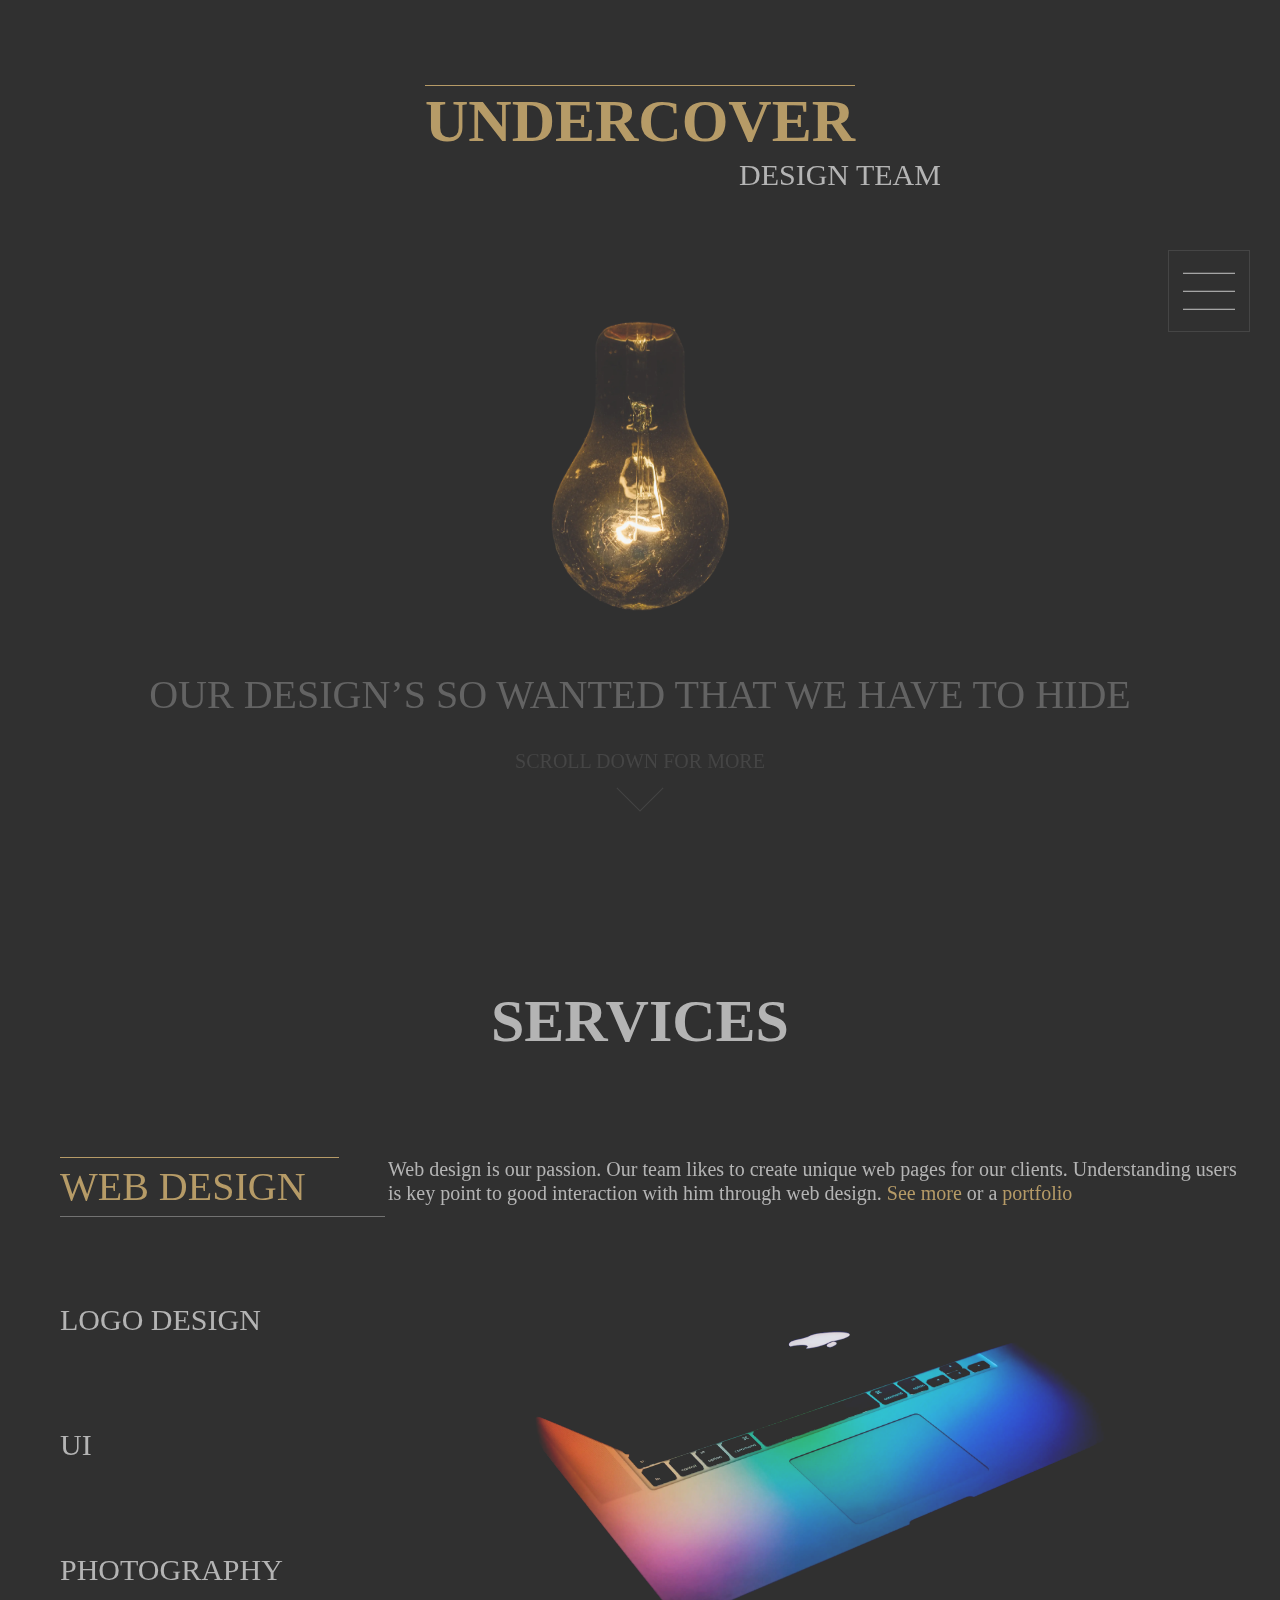
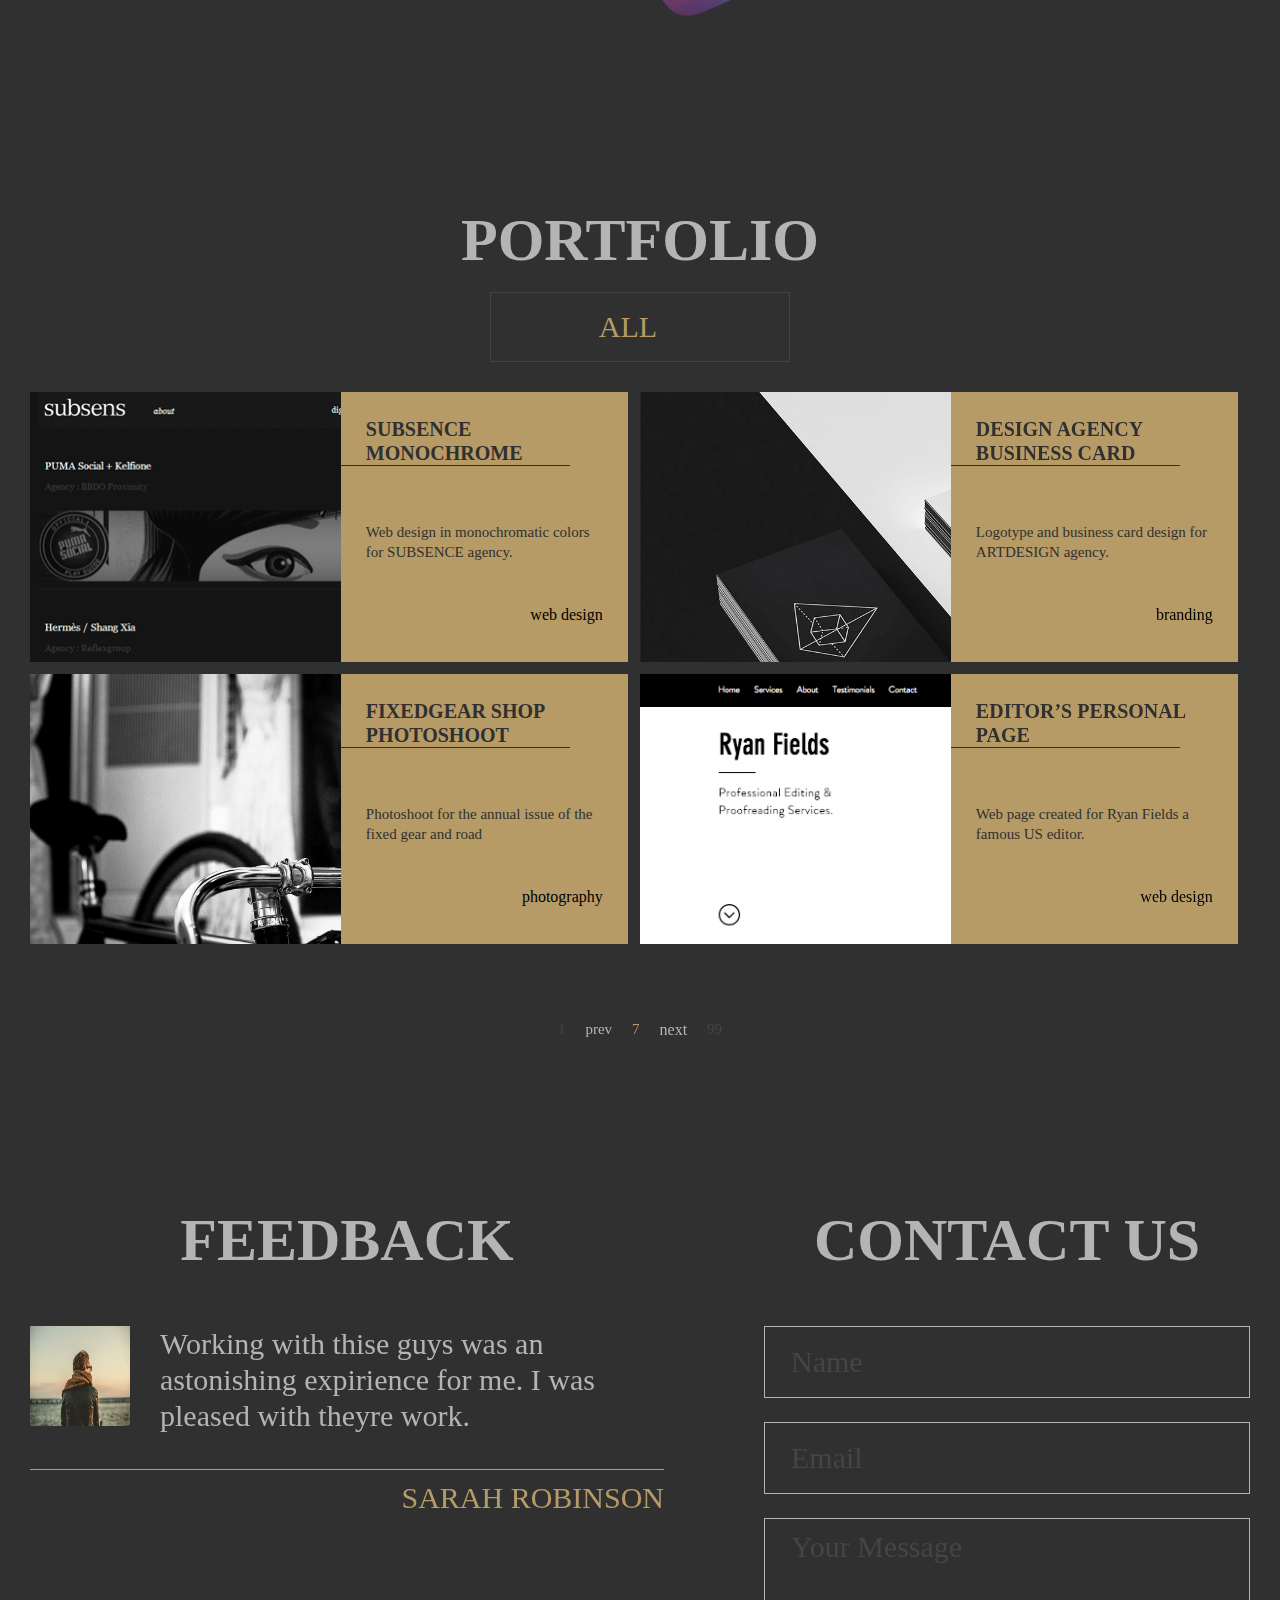
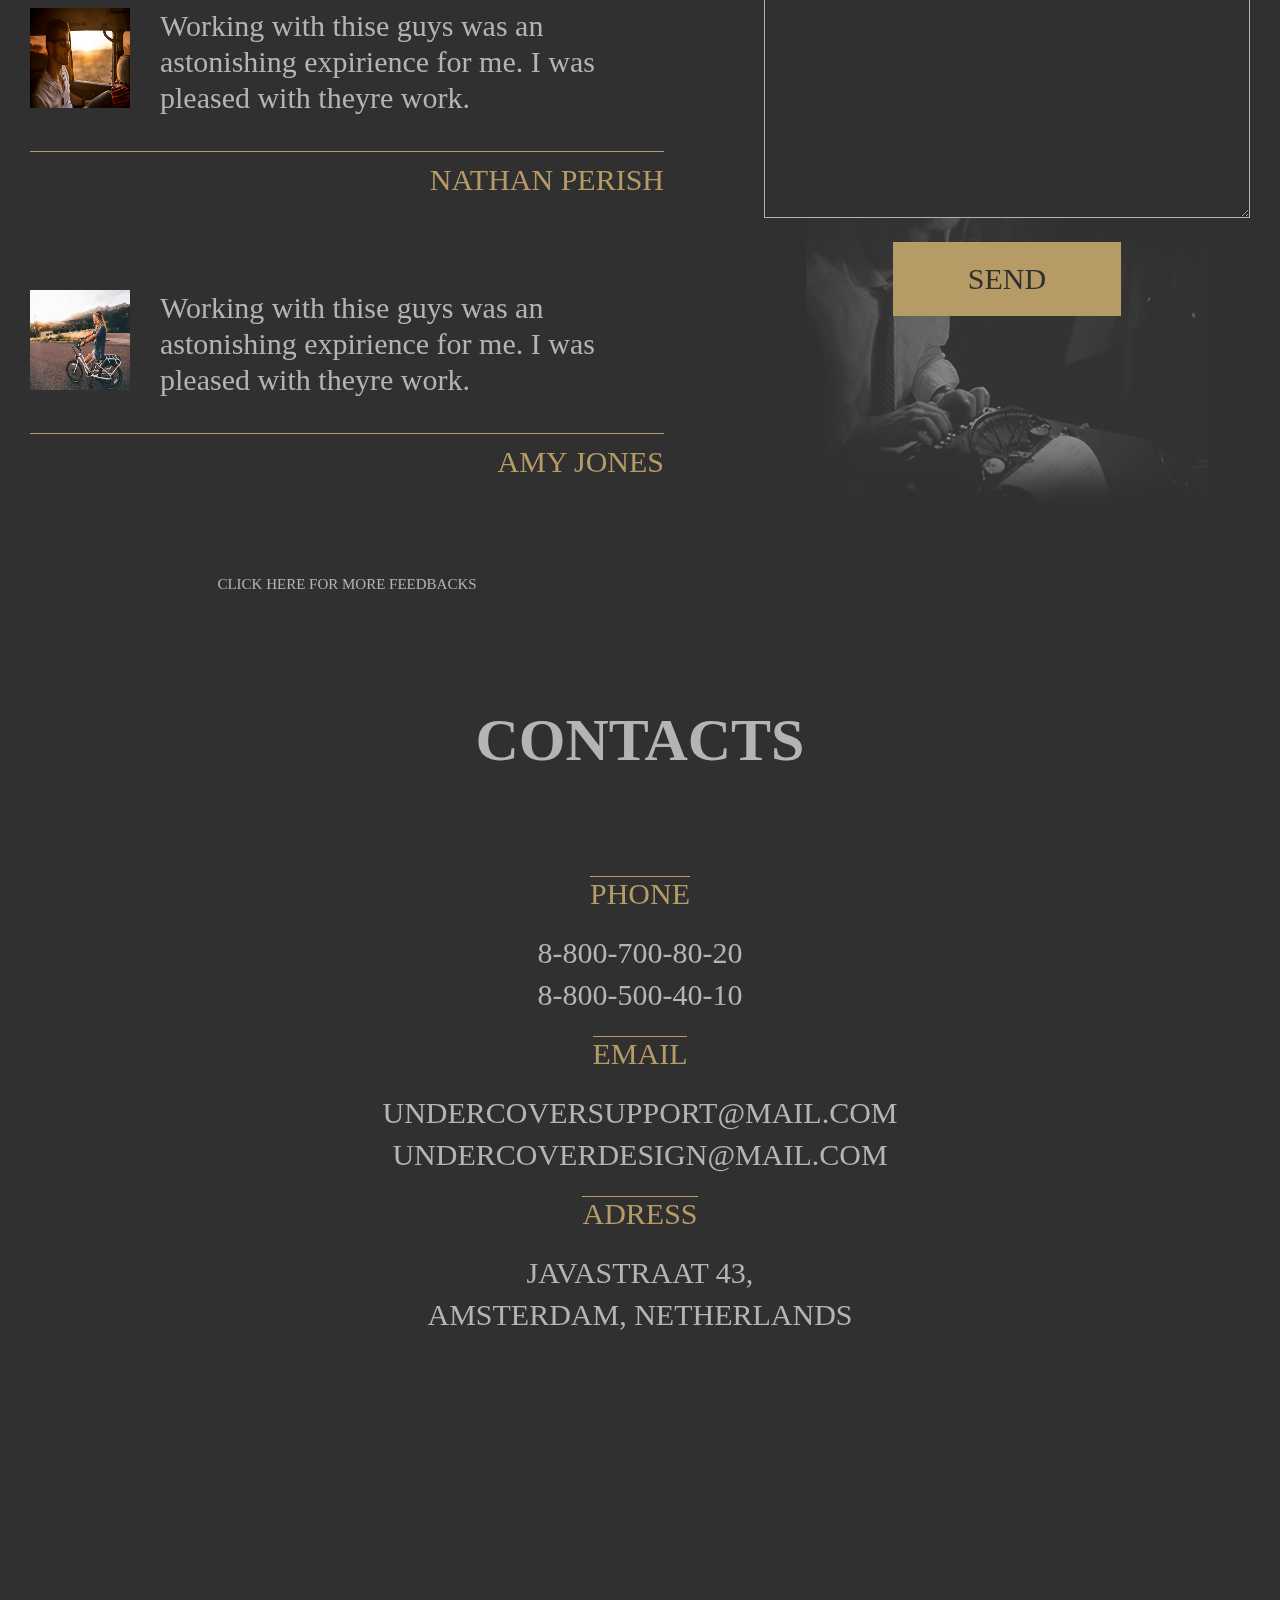
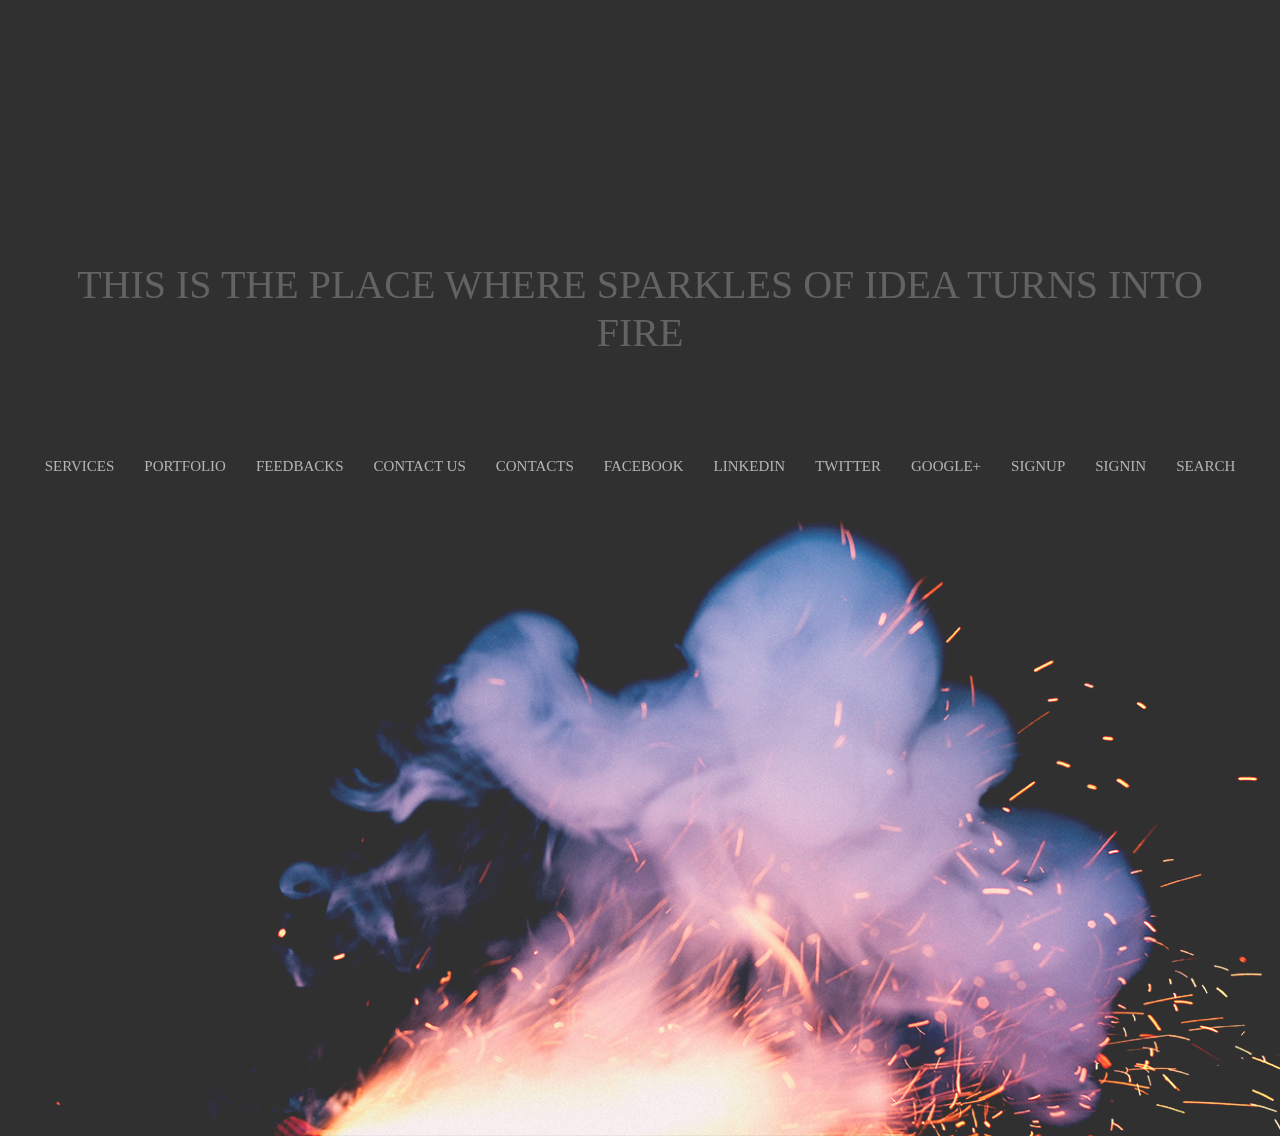
==== commit 2f34cd49: "Add files via upload" ====
--- a/index.html
+++ b/index.html
@@ -1,399 +1,427 @@
-<!DOCTYPE html>-<html lang="en">--<head>-   <meta charset="UTF-8">-   <meta http-equiv="X-UA-Compatible" content="IE=edge">-   <meta name="viewport" content="width=device-width, initial-scale=1.0">-   <link rel="stylesheet" href="./css/main.min.css">-   <link rel="stylesheet" href="./css/swiper-bundle.min.css">-   <title>Minimal dark</title>-</head>--<body>-   <!-- HEADER -->-   <!-- absolute blocks -->--<div id="anchor"></div>---<div class="container ">-  <header>-    <div class="logo">-      <h1 class="logo__title">-        undercover-      </h1>-      <div class="logo__sub-title">-        <p>-          design team-      </p>-      </div>-      -    </div>-    <div class="header__image">-      <picture><source srcset="../img/header/lamp.webp" type="image/webp"><img src="../img/header/lamp.png" alt="lamp"></picture>-    </div>-    <div class="header__image-text">-      <p>our design’s so wanted that we have to hide</p>-    </div>-    <div class="header__button">-      <p>scroll down for more</p>-      <a href="#services">-        <span></span>-        <span></span>-      </a>-    </div>-    <div id="menu__bar" onclick="menuOnClick()" class="lock-fix" >-      <span class="bar"></span>-      <span class="bar"></span>-      <span class="bar"></span>-   </div>-    <div id="menu" class ="lock-fix">--      <h3 class="menu__title">-        Menu-      </h3>-      <div class="menu__content">-  -      <nav class="nav">-        <ul>-          <li><a href="#">main</a></li>-          <li><a href="#services">services</a></li>-          <li><a href="#portfolio">portfolio</a></li>-          <li><a href="#">Blog</a></li>-          <li><a href="#">pricings</a></li>-          <li><a href="#feedbacks">feedback</a></li>-          <li><a href="#contacts">contacts</a></li>-        </ul>-      </nav>-      <div class="menu__feedback">-        <ul>-          <li><a href="#" type="button" data-open="signup">sign up</a></li>-          <li><a href="#" type="button" data-open="signin">sign in</a></li>-          <li><a href="#">send message</a></li>-        </ul>-      </div>-      <div class="menu__search">--          <input type="text" placeholder="SEARCH">-          <a href=""> <picture><source srcset="../img/header/search.webp" type="image/webp"><img src="../img/header/search.png" alt="search"></picture></a>--      </div>-    </div>-    </div>-  </header>-</div>-  <!-- MODAL -->-<div class="modal" id="signup">-   <div class="modal__body">-     -         <div class="modal__title">-            sign up-         </div>-         <div class="modal__subtitle">-           sign up using-         </div>-         -         <div class="modal__social">-           <a href="" class="modal__fb modal-icon">facebook</a>-           <a href="" class="modal__google modal-icon">google+</a>-           <a href="" class="modal__twitter modal-icon">twitter</a>-         </div>-         <div class="modal__subtitle">-          or enter following information-         </div>-         <input type="text" name="name" id="nameup" class="modal__input-name" required placeholder="Name">-         <input type="email" name="email" id="emailup" class="modal__input-email" required placeholder="Email">-         <div class="modal__input-group">-          <input type="password" name="password" id="passwordup" class="modal__input-password" required placeholder="Password">-          <button type="submit" class="modal__button" data-close="">sign up</button>-         </div>-   </div>-</div>-<div class="modal" id="signin">-  <div class="modal__body">-     <div class="modal__content">-        <div class="modal__title">-           sign in-        </div>-        <div class="modal__subtitle">-          sign in using-        </div>-        <div class="modal__social">-          <a href="" class="modal__fb modal-icon">facebook</a>-          <a href="" class="modal__google modal-icon">google+</a>-          <a href="" class="modal__twitter modal-icon">twitter</a>-        </div>-        <div class="modal__subtitle">-         or your account-        </div>-        <input type="text" name="name" id="namein" class="modal__input-name" required placeholder="Name or Email">-        <input type="password" name="password" id="passwordin" class="modal__input-password" required placeholder="Password">-        <button type="submit" class="modal__button--in" data-close="">sign in</button>-     </div>-  </div>-</div>--   <!-- MAIN -->-   <section class="services" id="services">-  <div class="services__container">-      <h2 class="title">-         services-      </h2>-         <div class="slider">-            <nav>-               <ul>-                  <li><a class="slider__nav-item slider__nav-item--active" data-id="0">web design</a></li>-                  <li><a class="slider__nav-item" data-id="1">logo design</a></li>-                  <li><a class="slider__nav-item" data-id="2">ui</a></li>-                  <li><a class="slider__nav-item" data-id="3">photography</a></li>-               </ul>-            </nav>-            <div class="swiper">-               <div class="swiper-wrapper">-                  <div class="swiper-pagination"></div>--                  <div class="swiper-slide">-                     <div class="slide__image"><picture><source srcset="/img/services/web.webp" type="image/webp"><img src="/img/services/web.png" alt=""></picture></div>-                     <div class="slide__text">Web design is our passion. Our team likes to create unique web pages for our clients. Understanding users is-                        key point to good interaction with him through web design. <a href="#">See more</a> or a <a href="#">portfolio</a>-                     </div>-                  </div>-                  <div class="swiper-slide">-                     <div class="slide__image"><picture><source srcset="/img/services/logo.webp" type="image/webp"><img src="/img/services/logo.png" alt=""></picture></div>-                     <div class="slide__text">Logo is the first thing customer or user will see in your product. And his or her first impression will-                        depend on it. We can create logo that will satisfy you and your clients.<a href="#">See more</a> or a <a href="#">portfolio</a>-                     </div>-                  </div>    -                  <div class="swiper-slide">-                     <div class="slide__image"><picture><source srcset="/img/services/ui.webp" type="image/webp"><img src="/img/services/ui.png" alt=""></picture></div>-                     <div class="slide__text">Nowadays smartphones are part of our life. With help of numerous apps we can do our life more simple and-                        fun.Our UI department specialists can develop and test any app that you want to create.<a href="">See more</a> or a <a href="#">portfolio</a>-                     </div>-                  </div>-                  <div class="swiper-slide">-                     <div class="slide__image"><picture><source srcset="/img/services/photo.webp" type="image/webp"><img src="/img/services/photo.png" alt=""></picture></div>-                     <div class="slide__text">To create unique designs often you need some photos. In our time using stock photos is kind of bad manner.-                        So we decided to open and develop our own photography department to create unique products for you.-                        <a href="#">See more</a> or a <a href="#">portfolio</a>-                     </div>-                   </div>-               </div>-            </div>-         </div>-      </div>-</section>-   <section class="portfolio" id="portfolio">-   <div class="services__container">-      <h2 class="title portfolio__title">portfolio</h2>-      <div class="drop">-         <a type="button" class="drop__link">-            All categories-            <span class="drop__button"></span>-            <span class="drop__button"></span>-         </a>-         <div class="drop__list">-            <ul>-               <li><a class="drop__item" data-filter="filter-web">Web Design</a></li>-               <li><a class="drop__item" data-filter="filter-logo">Logo Design</a></li>-               <li><a class="drop__item" data-filter="filter-brand">Branding</a></li>-               <li><a class="drop__item" data-filter="filter-ui">UI</a></li>-               <li><a class="drop__item" data-filter="filter-photo">Photography</a></li>-               <li><a class="drop__item" data-filter="filter-graphic">Graphic Design</a></li>-            </ul>-         </div>-      </div>-      <div class="grid">-         <div class="grid__item filter-web">-            <div class="grid__item-image" style="background-image: url(../img/portfolio/1.png);">-               <div class="grid__item-filter"></div>-            </div>--            <div class="grid__card">-               <h3 class="grid__card-title">-                  subsence monochrome-               </h3>-               <p class="grid__card-text">-                  Web design in monochromatic colors for SUBSENCE agency.-               </p>-               <span class="grid__card-legend">-                  web design-               </span>-            </div>-         </div>-         <div class="grid__item filter-brand">-            <div class="grid__item-image" style="background-image: url(../img/portfolio/3.png);">-               <div class="grid__item-filter"></div>-            </div>--            <div class="grid__card">-               <h3 class="grid__card-title">-                  design agency business card-               </h3>-               <p class="grid__card-text">-                  Logotype and business card design for ARTDESIGN agency.-               </p>-               <span class="grid__card-legend">-                  branding-               </span>-            </div>-         </div>-         <div class="grid__item filter-photo">-            <div class="grid__item-image" style="background-image: url(../img/portfolio/2.png);">-               <div class="grid__item-filter"></div>-            </div>--            <div class="grid__card">-               <h3 class="grid__card-title">-                  fixedgear shop photoshoot-               </h3>-               <p class="grid__card-text">-                  Photoshoot for the annual issue of the fixed gear and road-               </p>-               <span class="grid__card-legend">-                  photography-               </span>-            </div>-         </div>-         <div class="grid__item filter-web">-            <div class="grid__item-image" style="background-image: url(../img/portfolio/4.png);">-               <div class="grid__item-filter"></div>-            </div>--            <div class="grid__card">-               <h3 class="grid__card-title">-                  editor’s personal page-               </h3>-               <p class="grid__card-text">-                  Web page created for Ryan Fields a famous US editor.-               </p>-               <span class="grid__card-legend">-                  web design-               </span>-            </div>-         </div>--      </div>-      <div class="pagination">-         <a href="#" class="pagination__item">1</a>-         <a href="#" class="pagination__item pagination__item-button">prev</a>-         <a href="#" class="pagination__item pagination__item--active">7</a>-         <a href="#" class="pagination__item-button">next</a>-         <a href="#" class="pagination__item pagination__item">99</a>-      </div>-   </div>-</section>-   <div class="container">-<section class="feedback-contacts" id="feedbacks">-      <div class="feedback">-         <h3 class="title contact__title">-            feedback-         </h3>-         <div class="feedback__block">-            <div class="feedback__box">-               <picture><source srcset="../img/feedback/feedback1.webp" type="image/webp"><img src="../img/feedback/feedback1.png" alt="" class="feedback__icon"></picture>-               <p class="feedback__text">-                  Working with thise guys was an astonishing expirience for me. I was pleased with theyre work.       -               </p>-            </div>-            <p class="feedback__name">sarah robinson</p>-         </div>-         <div class="feedback__block">-            <div class="feedback__box">-               <picture><source srcset="../img/feedback/feedback2.webp" type="image/webp"><img src="../img/feedback/feedback2.png" alt="" class="feedback__icon"></picture>-               <p class="feedback__text">-                  Working with thise guys was an astonishing expirience for me. I was pleased with theyre work.       -               </p>-            </div>-            <p class="feedback__name">nathan perish</p>-         </div>-         <div class="feedback__block">-            <div class="feedback__box">-               <picture><source srcset="../img/feedback/feedback3.webp" type="image/webp"><img src="../img/feedback/feedback3.png" alt="" class="feedback__icon"></picture>-               <p class="feedback__text">-                  Working with thise guys was an astonishing expirience for me. I was pleased with theyre work.       -               </p>-            </div>-            <p class="feedback__name">amy jones</p>-         </div>-         <a href="#" class="feedback__link">click here for more feedbacks</a>-      </div>-      <div class="contact">-         <h3 class="title contact__title">-            contact us-         </h3>-         <input type="text" name="contact-name" id="contact-name" class="contact__input-name" required placeholder="Name">-         <input type="email" name="contact-email" id="contact-email" class="contact__input-email" required placeholder="Email">-         <textarea name="contact-text" id="contact-text" cols="30" rows="10" class="contact__input-text" placeholder="Your Message"></textarea>-         <button type="submit" class="contact__button">send</button>-         <div class="contact__bg" style="background-image: url(../img/feedback/contact-bg.png);"></div>-      </div>--</section>-</div>-   <section class="contacts" id="contacts">-<div class="container">-   <h3 class="title">contacts</h3>-   <div class="contacts__content">-      <div class="contacts__item">-         <span class="contacts__name">phone</span>-         <p class="contacts__value">-            8-800-700-80-20-            <br>-            8-800-500-40-10-         </p>-      </div>-      <div class="contacts__item">-         <span class="contacts__name">email</span>-         <p class="contacts__value">-            undercoversupport@mail.com-            <br>-            undercoverdesign@mail.com-         </p>-      </div>-      <div class="contacts__item">-         <span class="contacts__name">adress</span>-         <p class="contacts__value">-            Javastraat 43, -            <br>-            Amsterdam, Netherlands-         </p>-      </div>-   </div>-   <div class="contacts__bg"></div>-</div>   -</section>-   <!-- FOOTER -->-   <footer class="footer">-	<div class="container">-		<div class="footer__text">-			this is the place where sparkles of idea turns into fire-		</div>-		<ul class="footer__list">-			<li><a href="#services" class="footer__list-item">services</a></li>-			<li><a href="#portfolio" class="footer__list-item">portfolio</a></li>-			<li><a href="#feedbacks" class="footer__list-item">feedbacks</a></li>-			<li><a href="#" class="footer__list-item">contact us</a></li>-			<li><a href="#contacts" class="footer__list-item">contacts</a></li>-			<li><a href="#" class="footer__list-item">facebook</a></li>-			<li><a href="#" class="footer__list-item">linkedin</a></li>-			<li><a href="#" class="footer__list-item">twitter</a></li>-			<li><a href="#" class="footer__list-item">google+</a></li>-			<li><a href="#" class="footer__list-item" data-open="signup">signup</a></li>-			<li><a href="#" class="footer__list-item"data-open="signin">signin</a></li>-			<li><a href="#" class="footer__list-item">search</a></li>-		</ul>-		<div class="footer__image">-			<picture><source srcset="../img/footer/footer.webp" type="image/webp"><img src="../img/footer/footer.png" alt=""></picture>-		</div>-	</div>-</footer>----   <script src="./js/swiper-bundle.min.js"></script>-   <script src="./js/main.js"></script>--</body>-+<!DOCTYPE html>
+<html lang="en">
+
+<head>
+   <meta charset="UTF-8">
+   <meta http-equiv="X-UA-Compatible" content="IE=edge">
+   <meta name="viewport" content="width=device-width, initial-scale=1.0">
+   <link rel="stylesheet" href="./css/main.min.css">
+   <link rel="stylesheet" href="./css/swiper-bundle.min.css">
+   <title>Minimal dark</title>
+</head>
+
+<body>
+   <!-- HEADER -->
+   <!-- absolute blocks -->
+
+<div id="anchor"></div>
+
+
+<div class="container ">
+  <header>
+    <div class="logo">
+      <h1 class="logo__title">
+        undercover
+      </h1>
+      <div class="logo__sub-title">
+        <p>
+          design team
+      </p>
+      </div>
+      
+    </div>
+    <div class="header__image">
+      <picture><source srcset="./img/header/lamp.webp" type="image/webp"><img src="./img/header/lamp.png" alt="lamp"></picture>
+    </div>
+    <div class="header__image-text">
+      <p>our design’s so wanted that we have to hide</p>
+    </div>
+    <div class="header__button">
+      <p>scroll down for more</p>
+      <a href="#services">
+        <span></span>
+        <span></span>
+      </a>
+    </div>
+    <div id="menu__bar" onclick="menuOnClick()" class="lock-fix" >
+      <span class="bar"></span>
+      <span class="bar"></span>
+      <span class="bar"></span>
+   </div>
+    <div id="menu" class ="lock-fix">
+
+      <h3 class="menu__title">
+        Menu
+      </h3>
+      <div class="menu__content">
+  
+      <nav class="nav">
+        <ul>
+          <li><a href="#">main</a></li>
+          <li><a href="#services">services</a></li>
+          <li><a href="#portfolio">portfolio</a></li>
+          <li><a href="#">Blog</a></li>
+          <li><a href="#">pricings</a></li>
+          <li><a href="#feedbacks">feedback</a></li>
+          <li><a href="#contacts">contacts</a></li>
+        </ul>
+      </nav>
+      <div class="menu__feedback">
+        <ul>
+          <li><a href="#" type="button" data-open="signup">sign up</a></li>
+          <li><a href="#" type="button" data-open="signin">sign in</a></li>
+          <li><a href="#">send message</a></li>
+        </ul>
+      </div>
+      <div class="menu__search">
+
+          <input type="text" placeholder="SEARCH">
+          <a href=""> <picture><source srcset="./img/header/search.webp" type="image/webp"><img src="./img/header/search.png" alt="search"></picture></a>
+
+      </div>
+    </div>
+    </div>
+  </header>
+</div>
+  <!-- MODAL -->
+<div class="modal" id="signup">
+   <div class="modal__body">
+     
+         <div class="modal__title">
+            sign up
+         </div>
+         <div class="modal__subtitle">
+           sign up using
+         </div>
+         
+         <div class="modal__social">
+           <a href="" class="modal__fb modal-icon">facebook</a>
+           <a href="" class="modal__google modal-icon">google+</a>
+           <a href="" class="modal__twitter modal-icon">twitter</a>
+         </div>
+         <div class="modal__subtitle">
+          or enter following information
+         </div>
+         <input type="text" name="name" id="nameup" class="modal__input-name" required placeholder="Name">
+         <input type="email" name="email" id="emailup" class="modal__input-email" required placeholder="Email">
+         <div class="modal__input-group">
+          <input type="password" name="password" id="passwordup" class="modal__input-password" required placeholder="Password">
+          <button type="submit" class="modal__button" data-close="">sign up</button>
+         </div>
+   </div>
+</div>
+<div class="modal" id="signin">
+  <div class="modal__body">
+     <div class="modal__content">
+        <div class="modal__title">
+           sign in
+        </div>
+        <div class="modal__subtitle">
+          sign in using
+        </div>
+        <div class="modal__social">
+          <a href="" class="modal__fb modal-icon">facebook</a>
+          <a href="" class="modal__google modal-icon">google+</a>
+          <a href="" class="modal__twitter modal-icon">twitter</a>
+        </div>
+        <div class="modal__subtitle">
+         or your account
+        </div>
+        <input type="text" name="name" id="namein" class="modal__input-name" required placeholder="Name or Email">
+        <input type="password" name="password" id="passwordin" class="modal__input-password" required placeholder="Password">
+        <button type="submit" class="modal__button--in" data-close="">sign in</button>
+     </div>
+  </div>
+</div>
+
+   <!-- MAIN -->
+<section class="services" id="services">
+   <div class="services__container">
+      <h2 class="title">
+         services
+      </h2>
+      <div class="slider">
+         <nav>
+            <ul>
+               <li><a class="slider__nav-item slider__nav-item--active" data-id="0">web design</a></li>
+               <li><a class="slider__nav-item" data-id="1">logo design</a></li>
+               <li><a class="slider__nav-item" data-id="2">ui</a></li>
+               <li><a class="slider__nav-item" data-id="3">photography</a></li>
+            </ul>
+         </nav>
+         <div class="swiper">
+            <div class="swiper-wrapper">
+               <div class="swiper-pagination"></div>
+
+               <div class="swiper-slide">
+                  <div class="slide__image">
+                     <picture>
+                        <source srcset="./img/services/web.webp" type="image/webp"><img src="./img/services/web.png"
+                           alt="">
+                     </picture>
+                  </div>
+                  <div class="slide__text">Web design is our passion. Our team likes to create unique web pages for our
+                     clients. Understanding users is
+                     key point to good interaction with him through web design. <a href="#">See more</a> or a <a
+                        href="#">portfolio</a>
+                  </div>
+               </div>
+               <div class="swiper-slide">
+                  <div class="slide__image">
+                     <picture>
+                        <source srcset="./img/services/logo.webp" type="image/webp"><img src="./img/services/logo.png"
+                           alt="">
+                     </picture>
+                  </div>
+                  <div class="slide__text">Logo is the first thing customer or user will see in your product. And his or
+                     her first impression will
+                     depend on it. We can create logo that will satisfy you and your clients.<a href="#">See more</a> or
+                     a <a href="#">portfolio</a>
+                  </div>
+               </div>
+               <div class="swiper-slide">
+                  <div class="slide__image">
+                     <picture>
+                        <source srcset="./img/services/ui.webp" type="image/webp"><img src="./img/services/ui.png"
+                           alt="">
+                     </picture>
+                  </div>
+                  <div class="slide__text">Nowadays smartphones are part of our life. With help of numerous apps we can
+                     do our life more simple and
+                     fun.Our UI department specialists can develop and test any app that you want to create.<a
+                        href="">See more</a> or a <a href="#">portfolio</a>
+                  </div>
+               </div>
+               <div class="swiper-slide">
+                  <div class="slide__image">
+                     <picture>
+                        <source srcset="./img/services/photo.webp" type="image/webp"><img src="./img/services/photo.png"
+                           alt="">
+                     </picture>
+                  </div>
+                  <div class="slide__text">To create unique designs often you need some photos. In our time using stock
+                     photos is kind of bad manner.
+                     So we decided to open and develop our own photography department to create unique products for you.
+                     <a href="#">See more</a> or a <a href="#">portfolio</a>
+                  </div>
+               </div>
+            </div>
+         </div>
+      </div>
+   </div>
+</section>
+<section class="portfolio" id="portfolio">
+   <div class="services__container">
+      <h2 class="title portfolio__title">portfolio</h2>
+      <div class="dropdown">
+         <button class="dropdown__button">ALL</button>
+            <ul class="dropdown__list">
+               <li class="dropdown__list-item" data-value="all">ALL</li>
+               <li class="dropdown__list-item" data-value="web">Web Design</li>
+               <li class="dropdown__list-item" data-value="logo">Logo Design</li>
+               <li class="dropdown__list-item" data-value="brand">Branding</li>
+               <li class="dropdown__list-item" data-value="ui">UI</li>
+               <li class="dropdown__list-item" data-value="photo">Photography</li>
+               <li class="dropdown__list-item" data-value="graphic">Graphic Design</li>
+            </ul>
+            <input type="text" name="select-category" value="" class="dropdown__input--hidden">
+    
+         <div class="grid dropdown__filter">
+
+            <div class="grid__item" filter="web">
+               <div class="grid__item-image" style="background-image: url(./img/portfolio/1.png);"></div>
+
+               <div class="grid__card">
+                  <h3 class="grid__card-title">
+                     subsence monochrome
+                  </h3>
+                  <p class="grid__card-text">
+                     Web design in monochromatic colors for SUBSENCE agency.
+                  </p>
+                  <span class="grid__card-legend">
+                     web design
+                  </span>
+               </div>
+            </div>
+
+            <div class="grid__item" filter="brand">
+                  <div class="grid__item-image" style="background-image: url(./img/portfolio/3.png);"></div>
+
+                  <div class="grid__card">
+                     <h3 class="grid__card-title">
+                        design agency business card
+                     </h3>
+                     <p class="grid__card-text">
+                        Logotype and business card design for ARTDESIGN agency.
+                     </p>
+                     <span class="grid__card-legend">
+                        branding
+                     </span>
+                  </div>
+            </div>
+            
+            <div class="grid__item" filter="photo">
+              
+                  <div class="grid__item-image" style="background-image: url(./img/portfolio/2.png);">
+
+                  </div>
+
+                  <div class="grid__card">
+                     <h3 class="grid__card-title">
+                        fixedgear shop photoshoot
+                     </h3>
+                     <p class="grid__card-text">
+                        Photoshoot for the annual issue of the fixed gear and road
+                     </p>
+                     <span class="grid__card-legend">
+                        photography
+                     </span>
+                  </div>
+
+               </div>
+            <div class="grid__item" filter="web">
+            
+                  <div class="grid__item-image" style="background-image: url(./img/portfolio/4.png);">
+                  </div>
+
+                  <div class="grid__card">
+                     <h3 class="grid__card-title">
+                        editor’s personal page
+                     </h3>
+                     <p class="grid__card-text">
+                        Web page created for Ryan Fields a famous US editor.
+                     </p>
+                     <span class="grid__card-legend">
+                        web design
+                     </span>
+                  </div>
+
+               </div>
+
+
+         </div>
+       
+      </div>
+      <div class="pagination">
+         <a href="#" class="pagination__item">1</a>
+         <a href="#" class="pagination__item pagination__item-button">prev</a>
+         <a href="#" class="pagination__item pagination__item--active">7</a>
+         <a href="#" class="pagination__item-button">next</a>
+         <a href="#" class="pagination__item pagination__item">99</a>
+      </div>
+   </div>
+</section>
+<div class="container">
+<section class="feedback-contacts" id="feedbacks">
+      <div class="feedback">
+         <h3 class="title contact__title">
+            feedback
+         </h3>
+         <div class="feedback__block">
+            <div class="feedback__box">
+               <picture><source srcset="./img/feedback/feedback1.webp" type="image/webp"><img src="./img/feedback/feedback1.png" alt="" class="feedback__icon"></picture>
+               <p class="feedback__text">
+                  Working with thise guys was an astonishing expirience for me. I was pleased with theyre work.       
+               </p>
+            </div>
+            <p class="feedback__name">sarah robinson</p>
+         </div>
+         <div class="feedback__block">
+            <div class="feedback__box">
+               <picture><source srcset="./img/feedback/feedback2.webp" type="image/webp"><img src="./img/feedback/feedback2.png" alt="" class="feedback__icon"></picture>
+               <p class="feedback__text">
+                  Working with thise guys was an astonishing expirience for me. I was pleased with theyre work.       
+               </p>
+            </div>
+            <p class="feedback__name">nathan perish</p>
+         </div>
+         <div class="feedback__block">
+            <div class="feedback__box">
+               <picture><source srcset="./img/feedback/feedback3.webp" type="image/webp"><img src="./img/feedback/feedback3.png" alt="" class="feedback__icon"></picture>
+               <p class="feedback__text">
+                  Working with thise guys was an astonishing expirience for me. I was pleased with theyre work.       
+               </p>
+            </div>
+            <p class="feedback__name">amy jones</p>
+         </div>
+         <a href="#" class="feedback__link">click here for more feedbacks</a>
+      </div>
+      <div class="contact">
+         <h3 class="title contact__title">
+            contact us
+         </h3>
+         <input type="text" name="contact-name" id="contact-name" class="contact__input-name" required placeholder="Name">
+         <input type="email" name="contact-email" id="contact-email" class="contact__input-email" required placeholder="Email">
+         <textarea name="contact-text" id="contact-text" cols="30" rows="10" class="contact__input-text" placeholder="Your Message"></textarea>
+         <button type="submit" class="contact__button">send</button>
+         <div class="contact__bg" style="background-image: url(../img/feedback/contact-bg.png);"></div>
+      </div>
+
+</section>
+</div>
+   <section class="contacts" id="contacts">
+<div class="container">
+   <h3 class="title">contacts</h3>
+   <div class="contacts__content">
+      <div class="contacts__item">
+         <span class="contacts__name">phone</span>
+         <p class="contacts__value">
+            8-800-700-80-20
+            <br>
+            8-800-500-40-10
+         </p>
+      </div>
+      <div class="contacts__item">
+         <span class="contacts__name">email</span>
+         <p class="contacts__value">
+            undercoversupport@mail.com
+            <br>
+            undercoverdesign@mail.com
+         </p>
+      </div>
+      <div class="contacts__item">
+         <span class="contacts__name">adress</span>
+         <p class="contacts__value">
+            Javastraat 43, 
+            <br>
+            Amsterdam, Netherlands
+         </p>
+      </div>
+   </div>
+   <div class="contacts__bg"></div>
+</div>   
+</section>
+   <!-- FOOTER -->
+   <footer class="footer">
+	<div class="container">
+		<div class="footer__text">
+			this is the place where sparkles of idea turns into fire
+		</div>
+		<ul class="footer__list">
+			<li><a href="#services" class="footer__list-item">services</a></li>
+			<li><a href="#portfolio" class="footer__list-item">portfolio</a></li>
+			<li><a href="#feedbacks" class="footer__list-item">feedbacks</a></li>
+			<li><a href="#" class="footer__list-item">contact us</a></li>
+			<li><a href="#contacts" class="footer__list-item">contacts</a></li>
+			<li><a href="#" class="footer__list-item">facebook</a></li>
+			<li><a href="#" class="footer__list-item">linkedin</a></li>
+			<li><a href="#" class="footer__list-item">twitter</a></li>
+			<li><a href="#" class="footer__list-item">google+</a></li>
+			<li><a href="#" class="footer__list-item" data-open="signup">signup</a></li>
+			<li><a href="#" class="footer__list-item"data-open="signin">signin</a></li>
+			<li><a href="#" class="footer__list-item">search</a></li>
+		</ul>
+		<div class="footer__image">
+			<picture><source srcset="./img/footer/footer.webp" type="image/webp"><img src="./img/footer/footer.png" alt=""></picture>
+		</div>
+	</div>
+</footer>
+
+
+
+   <script src="./js/swiper-bundle.min.js"></script>
+   <script src="./js/main.js"></script>
+
+</body>
+
 </html>--- a/css/main.min.css
+++ b/css/main.min.css
@@ -1 +1 @@
-*,::after,::before{-webkit-box-sizing:border-box;box-sizing:border-box}ol,ul{padding:0;margin:0}blockquote,body,dd,dl,figcaption,figure,h1,h2,h3,h4,li,ol[class],p,ul[class]{margin:0}body{min-height:100vh;scroll-behavior:smooth;text-rendering:optimizeSpeed;line-height:1.5}ol[class],ul[class]{list-style:none}a:not([class]){-webkit-text-decoration-skip:ink;text-decoration-skip-ink:auto}img{max-width:100%;display:block}button,input,select,textarea{font:inherit}.logo{margin-top:85px;text-align:center}.logo h1{font-size:60px;font-family:PlayfairDisplaySC;color:#b69b67;text-transform:uppercase;line-height:1.2;position:relative;display:inline-block}.logo h1::after{content:"";display:block;position:absolute;top:0;left:0;width:100%;height:1px;background-color:#b69b67}.logo__sub-title p{display:inline-block;font-size:30px;font-family:Ubuntu;color:#b4b4b4;text-transform:uppercase;line-height:1.2;text-align:center;position:relative;left:200px}header{height:100vh;display:-webkit-box;display:-ms-flexbox;display:flex;-webkit-box-orient:vertical;-webkit-box-direction:normal;-ms-flex-direction:column;flex-direction:column}.header__image:hover{-webkit-animation:bright-in 1s ease-in-out;animation:bright-in 1s ease-in-out;-webkit-filter:brightness(1.3);filter:brightness(1.3)}@-webkit-keyframes bright-in{0%{-webkit-filter:brightness(1);filter:brightness(1)}100%{-webkit-filter:brightness(1.3);filter:brightness(1.3)}}@keyframes bright-in{0%{-webkit-filter:brightness(1);filter:brightness(1)}100%{-webkit-filter:brightness(1.3);filter:brightness(1.3)}}@-webkit-keyframes bright-out{0%{-webkit-filter:brightness(1.3);filter:brightness(1.3)}100%{-webkit-filter:brightness(1);filter:brightness(1)}}@keyframes bright-out{0%{-webkit-filter:brightness(1.3);filter:brightness(1.3)}100%{-webkit-filter:brightness(1);filter:brightness(1)}}#menu.active{display:block;-webkit-animation:animateMenu .5s;animation:animateMenu .5s}@-webkit-keyframes animateMenu{0%{opacity:0;-webkit-transform:scale(.5);transform:scale(.5)}100%{opacity:1}}@keyframes animateMenu{0%{opacity:0;-webkit-transform:scale(.5);transform:scale(.5)}100%{opacity:1}}.header__image{-webkit-animation:bright-out 1s ease-in-out;animation:bright-out 1s ease-in-out;mix-blend-mode:screen;margin:128px 0 60px 0}.header__image img{-o-object-fit:contain;object-fit:contain;width:290px;height:290px;margin:0 auto}.header__image-text{text-align:center}.header__image-text p{-webkit-transition:all .8s;-o-transition:all .8s;transition:all .8s;font-size:60px;font-family:Ubuntu;font-weight:300;color:#636363;text-transform:uppercase;line-height:1.2}.header__image-text p:hover{background:-webkit-gradient(linear,left top,right top,from(rgba(2,0,36,0)),color-stop(50%,#b69b67),to(rgba(0,212,255,0)));background:-o-linear-gradient(left,rgba(2,0,36,0) 0,#b69b67 50%,rgba(0,212,255,0) 100%);background:linear-gradient(90deg,rgba(2,0,36,0) 0,#b69b67 50%,rgba(0,212,255,0) 100%);-webkit-background-clip:text;-webkit-text-fill-color:transparent}.header__button{text-align:center;margin-top:auto;margin-bottom:98px}.header__button p{font-size:20px;font-family:Ubuntu;color:#454545;text-transform:uppercase;line-height:1.2}.header__button a{display:block;width:46px;height:25px;margin:0 auto;position:relative;margin-top:14px}.header__button a span{content:"";background-color:#454545;width:33px;height:1px;z-index:1;display:block;position:absolute;top:12px;left:-5px;-webkit-transform:rotate(45deg);-ms-transform:rotate(45deg);transform:rotate(45deg)}.header__button a:hover span{background-color:#b69b67}.header__button a span:last-child{-webkit-transform:translateX(23px) rotate(135deg);-ms-transform:translateX(23px) rotate(135deg);transform:translateX(23px) rotate(135deg)}#menu__bar{width:82px;height:82px;cursor:pointer;position:absolute;top:250px;right:30px;border:1px solid #454545;display:-webkit-box;display:-ms-flexbox;display:flex;-webkit-box-pack:center;-ms-flex-pack:center;justify-content:center;-webkit-box-orient:vertical;-webkit-box-direction:normal;-ms-flex-direction:column;flex-direction:column;-webkit-box-align:center;-ms-flex-align:center;align-items:center;z-index:10}#menu__bar:hover{border:1px solid #b69b67}#menu__bar:hover .bar{background-color:#b69b67}.bar{height:2px;width:52px;background-color:#a4a4a4;display:block;content:"";-webkit-transition:.3s ease;-o-transition:.3s ease;transition:.3s ease;-webkit-box-shadow:inset 0 1px 0 0 rgba(0,0,0,.5);box-shadow:inset 0 1px 0 0 rgba(0,0,0,.5)}.bar:first-child{-webkit-transform:translateY(-16px);-ms-transform:translateY(-16px);transform:translateY(-16px)}.bar:last-child{-webkit-transform:translateY(16px);-ms-transform:translateY(16px);transform:translateY(16px)}.active .bar:first-child{-webkit-transform:rotateZ(-45deg);-ms-transform:rotate(-45deg);transform:rotateZ(-45deg)}.active .bar:nth-child(2){opacity:0}.active .bar:last-child{-webkit-transform:translateY(-7px) rotateZ(45deg);-ms-transform:translateY(-7px) rotate(45deg);transform:translateY(-7px) rotateZ(45deg)}.no-webp #menu{background-image:url(../img/header/menuBg.png)}#menu{-webkit-transition:opacity .5s;-o-transition:opacity .5s;transition:opacity .5s;display:none;z-index:2;border:1px solid #454545;background-color:#303030;width:calc(100% - 60px);max-width:1520px;padding:50px 100px 100px 100px;position:absolute;top:250px;left:50%;-webkit-transform:translateX(-50%);-ms-transform:translateX(-50%);transform:translateX(-50%);background-size:contain;background-position:right;background-repeat:no-repeat;background-blend-mode:color-dodge}.menu__title{margin-top:48px;font-size:60px;font-family:PlayfairDisplaySC;color:#b4b4b4;font-weight:700;text-transform:uppercase;line-height:1.2;text-align:center}.menu__content{display:-webkit-box;display:-ms-flexbox;display:flex;margin-top:48px}.menu__search{margin-left:auto;margin-right:30px;margin-top:6px;height:25px;width:40%;min-width:145px;display:-webkit-box;display:-ms-flexbox;display:flex;position:relative}.menu__search input{border:none;background-color:rgba(0,0,0,0);color:#b69b67;font-size:30px;position:relative;padding:0;width:calc(100% - 25px)}.menu__search input::-webkit-input-placeholder{font-size:30px;font-family:Ubuntu;color:#454545;text-transform:uppercase;line-height:1.2}.menu__search input::-moz-placeholder{font-size:30px;font-family:Ubuntu;color:#454545;text-transform:uppercase;line-height:1.2}.menu__search input:-ms-input-placeholder{font-size:30px;font-family:Ubuntu;color:#454545;text-transform:uppercase;line-height:1.2}.menu__search input::-ms-input-placeholder{font-size:30px;font-family:Ubuntu;color:#454545;text-transform:uppercase;line-height:1.2}.menu__search input::placeholder{font-size:30px;font-family:Ubuntu;color:#454545;text-transform:uppercase;line-height:1.2}.menu__search input:focus{color:#b69b67;background-color:rgba(0,0,0,0);outline:0}.menu__search::after{display:block;content:"";width:100%;height:1px;background-color:#454545;position:absolute;bottom:-2px;left:0}.menu__feedback li{margin-bottom:44px}.menu__feedback{padding:0 0 0 30px}.menu__feedback a{font-size:30px;color:#b4b4b4;text-transform:uppercase;line-height:1.2;-webkit-transition:.5s;-o-transition:.5s;transition:.5s;position:relative}.menu__feedback a:hover::after{width:100%;height:1px;background-color:#b69b67;content:"";position:absolute;top:-10px;left:0}.menu__feedback a:hover{color:#b69b67}.menu__feedback>ul li:nth-child(1) a{color:#b69b67}.menu__feedback>ul li:nth-child(2) a{color:#b69b67}.nav{padding:0 0 0 30px;min-width:230px}.nav a{font-size:30px;color:#b4b4b4;text-transform:uppercase;line-height:1.2;-webkit-transition:.5s;-o-transition:.5s;transition:.5s;position:relative}.nav a:hover{color:#b69b67}.nav a:hover::after{width:100%;height:1px;background-color:#b69b67;content:"";position:absolute;top:-10px;left:0}.nav li{margin-bottom:44px}#anchor{position:fixed;top:0;left:0;opacity:0}.footer{min-height:100vh;position:relative;padding-top:25px}.footer__text{text-align:center;-webkit-transition:all .8s;-o-transition:all .8s;transition:all .8s;font-size:60px;font-weight:300;color:#636363;text-transform:uppercase;line-height:1.2;cursor:pointer;margin-bottom:100px}.footer__text:hover{background:-webkit-gradient(linear,left top,right top,from(rgba(2,0,36,0)),color-stop(50%,#b69b67),to(rgba(0,212,255,0)));background:-o-linear-gradient(left,rgba(2,0,36,0) 0,#b69b67 50%,rgba(0,212,255,0) 100%);background:linear-gradient(90deg,rgba(2,0,36,0) 0,#b69b67 50%,rgba(0,212,255,0) 100%);-webkit-background-clip:text;-webkit-text-fill-color:transparent}.footer__list{display:-webkit-box;display:-ms-flexbox;display:flex;gap:30px;-webkit-box-pack:center;-ms-flex-pack:center;justify-content:center;-ms-flex-wrap:wrap;flex-wrap:wrap}.footer__list-item{padding:0 20px;font-size:15px;color:#b4b4b4;text-transform:uppercase;line-height:1.2}.footer__list-item:hover{-webkit-transition:.3s;-o-transition:.3s;transition:.3s;color:#b69b67;font-size:16px}.footer__image{min-height:600px;width:100%;position:absolute;bottom:0;left:50%;z-index:-1;-webkit-transform:translate(-50%);-ms-transform:translate(-50%);transform:translate(-50%);background-color:#303030}.footer__image img{width:100%;height:100%;mix-blend-mode:lighten}.modal input{height:72px;width:100%;background-color:#303030;outline:0;border:1px solid #b4b4b4;margin-bottom:24px;font-size:30px;font-family:Ubuntu;color:#b69b67;line-height:3.333;padding-left:26px}.modal input::-webkit-input-placeholder{font-size:30px;font-family:Ubuntu;color:#454545;line-height:3.333}.modal input::-moz-placeholder{font-size:30px;font-family:Ubuntu;color:#454545;line-height:3.333}.modal input:-ms-input-placeholder{font-size:30px;font-family:Ubuntu;color:#454545;line-height:3.333}.modal input::-ms-input-placeholder{font-size:30px;font-family:Ubuntu;color:#454545;line-height:3.333}.modal input::placeholder{font-size:30px;font-family:Ubuntu;color:#454545;line-height:3.333}.modal{z-index:10;position:fixed;width:100%;height:100%;display:-webkit-box;display:-ms-flexbox;display:flex;-webkit-box-align:center;-ms-flex-align:center;align-items:center;-webkit-box-pack:center;-ms-flex-pack:center;justify-content:center;background-color:rgba(0,0,0,.5);top:0;left:0;opacity:0;visibility:hidden;overflow-y:auto;-webkit-transition:all .5s ease 0s;-o-transition:all .5s ease 0s;transition:all .5s ease 0s}.modal.modal-active{opacity:1;visibility:visible}.modal.modal-active .modal__body{-webkit-transform:scale(1);-ms-transform:scale(1);transform:scale(1);opacity:1}.modal__body{display:-webkit-box;display:-ms-flexbox;display:flex;-webkit-box-orient:vertical;-webkit-box-direction:normal;-ms-flex-direction:column;flex-direction:column;padding:30px 10px;background-color:#303030;width:850px;height:672px;position:relative;opacity:0;-webkit-transform:scale(0);-ms-transform:scale(0);transform:scale(0);-webkit-transition:all .5s ease 0s;-o-transition:all .5s ease 0s;transition:all .5s ease 0s;padding:0 48px;border:1px solid #b4b4b4;overflow-y:auto;overflow-x:hidden}.modal__title{font-size:60px;font-family:PlayfairDisplaySC;color:#b4b4b4;font-weight:700;text-transform:uppercase;line-height:1.2;text-align:center}.modal__subtitle{font-size:30px;font-family:Ubuntu;color:#b4b4b4;text-transform:uppercase;line-height:3.333;text-align:center}.modal__social{display:-webkit-box;display:-ms-flexbox;display:flex;-webkit-box-pack:center;-ms-flex-pack:center;justify-content:center}.modal__input-group{display:-webkit-box;display:-ms-flexbox;display:flex}.modal__button{cursor:pointer;display:block;min-width:230px;background-color:#b69b67;color:#303030;border:none;font-size:30px;font-family:Ubuntu;color:#303030;text-transform:uppercase;max-height:72px;text-align:center;margin-left:30px}.modal__button:hover{border:1px solid #b69b67;background-color:#303030;color:#b69b67}.modal__button--in{cursor:pointer;display:block;min-width:230px;background-color:#b69b67;color:#303030;border:none;font-size:30px;font-family:Ubuntu;color:#303030;text-transform:uppercase;height:72px;text-align:center;margin:0 auto}.modal__button--in:hover{border:1px solid #b69b67;background-color:#303030;color:#b69b67}.modal-icon{display:block;font-size:30px;font-family:Ubuntu;line-height:3.333;text-align:center;border:1px solid;color:#3b5998;min-height:72px;min-width:228px;margin-right:30px}.modal-icon:last-child{margin-right:0}.modal__fb{color:#3b5998}.modal__fb:hover{background-color:#3b5998;color:#303030}.modal__google{color:#dd4b39}.modal__google:hover{background-color:#dd4b39;color:#303030}.modal__twitter{color:#1da1f2}.modal__twitter:hover{background-color:#1da1f2;color:#303030}.services__container{padding:0 30px;max-width:100%;margin:0 auto}.title{font-size:60px;font-family:PlayfairDisplaySC;color:#b4b4b4;font-weight:700;text-transform:uppercase;line-height:1.2;text-align:center}.slider{margin-top:100px;position:relative;min-height:0;display:-webkit-box;display:-ms-flexbox;display:flex}.slider nav{min-width:358px;padding-left:30px}.slider nav li{margin-bottom:80px}.slider nav li:last-child{margin-bottom:0}.slider__nav-item{font-size:30px;color:#b4b4b4;text-transform:uppercase;display:block;cursor:pointer}.slider__nav-item--active{color:#b69b67;-webkit-transition:.3s;-o-transition:.3s;transition:.3s;font-size:40px;position:relative}.slider__nav-item--active::before{-webkit-animation:slider-nav-animation .5s ease-in-out;animation:slider-nav-animation .5s ease-in-out;position:absolute;content:"";height:1px;width:85%;background-color:#b69b67}.slider__nav-item--active::after{-webkit-animation:slider-nav-animation .5s ease-in-out;animation:slider-nav-animation .5s ease-in-out;position:absolute;bottom:0;left:0;content:"";height:1px;width:99%;background-color:#b4b4b4;opacity:.5}.swiper-pagination{visibility:hidden}.swiper-slide{height:100%}.slide{position:relative}.slide__image{background-color:#303030;height:auto;width:100%}.slide__image img{mix-blend-mode:lighten}.slide__text{font-size:20px;position:absolute;top:0;color:#b4b4b4;line-height:1.2}.slide__text a{color:#b69b67}@-webkit-keyframes slider-nav-animation{0%{-webkit-transform:scale(0);transform:scale(0)}100%{-webkit-transform:scale(1);transform:scale(1)}}@keyframes slider-nav-animation{0%{-webkit-transform:scale(0);transform:scale(0)}100%{-webkit-transform:scale(1);transform:scale(1)}}.portfolio{min-height:100vh}.drop{text-align:center;margin-bottom:70px;position:relative}.drop__link{cursor:pointer;display:inline-block;width:252px;padding:16px 40px 16px 16px;border:1px solid #454545;color:#454545;font-size:30px;color:#b4b4b4;line-height:1.2;position:relative}.drop__link--active{border-color:#b69b67;border-bottom:none}.drop__link:hover{color:#b69b67;border-color:#b69b67}.drop__link:hover>.drop__button{background-color:#b69b67}.drop__button{height:1px;width:14px;background-color:#454545;content:"";display:block;position:absolute;top:50%}.drop__button:first-child{right:26px;-webkit-transform:rotate(45deg);-ms-transform:rotate(45deg);transform:rotate(45deg)}.drop__button:last-child{right:16px;-webkit-transform:rotate(135deg);-ms-transform:rotate(135deg);transform:rotate(135deg)}.drop__list{-webkit-transform:translate(-50.1%,100%);-ms-transform:translate(-50.1%,100%);transform:translate(-50.1%,100%);opacity:0;z-index:5;background-color:#303030;visibility:hidden;width:252px;display:-webkit-box;display:-ms-flexbox;display:flex;-webkit-box-orient:vertical;-webkit-box-direction:normal;-ms-flex-direction:column;flex-direction:column;height:0}.drop__list--active{-webkit-transition:all .3s;-o-transition:all .3s;transition:all .3s;opacity:1;position:absolute;top:68px;left:50%;-webkit-transform:translateX(-49.9%) scale(1);-ms-transform:translateX(-49.9%) scale(1);transform:translateX(-49.9%) scale(1);height:auto;visibility:visible;border:1px solid #b69b67;border-top:none}.drop__list ul li{margin-bottom:30px}.drop__list ul li:last-child{margin-bottom:0}.drop__list ul li:first-child{margin-top:30px}.drop__item{font-size:30px;color:#b4b4b4;-webkit-transition:all .8s;-o-transition:all .8s;transition:all .8s;cursor:pointer}.drop__item:hover{color:#b69b67}.grid{display:-webkit-box;display:-ms-flexbox;display:flex;-ms-flex-wrap:wrap;flex-wrap:wrap;margin-bottom:46px}.grid__item{width:49%;height:270px;position:relative;margin-right:1%;margin-bottom:1%;cursor:pointer}.grid__item:hover{-webkit-transition:.5s;-o-transition:.5s;transition:.5s;-webkit-transform:scale(1.02);-ms-transform:scale(1.02);transform:scale(1.02)}.grid__item-filter{height:100%;width:100%;opacity:.5;background-color:#303030;z-index:10}.grid__item-filter:hover{-webkit-transition:.3s;-o-transition:.3s;transition:.3s;background-color:#b69b67}.grid__item-image{height:100%;width:100%;background-size:cover}.grid__card{position:absolute;top:0;right:0;height:100%;background-color:#b69b67;width:48%}.grid__card-title{font-size:30px;color:#303030;text-transform:uppercase;line-height:1.2;position:relative;padding:25px 0 14px 25px}.grid__card-title::after{display:block;content:"";position:absolute;height:1px;width:80%;left:0;background-color:#303030}.grid__card-text{font-size:15px;color:#303030;line-height:1.335;text-align:left;padding:0 25px;margin-top:15%}.grid__card-legend{position:absolute;right:0;bottom:10px;padding:0 25px 25px 0}.pagination{display:-webkit-box;display:-ms-flexbox;display:flex;-webkit-box-pack:center;-ms-flex-pack:center;justify-content:center;gap:20px}.pagination__item{color:#454545;font-size:15px}.pagination__item:hover{font-size:18px}.pagination__item-button{color:#b4b4b4}.pagination__item--active{color:#b69b67}.feedback-contacts{display:-webkit-box;display:-ms-flexbox;display:flex;gap:100px;max-width:100%;padding-top:100px}.feedback{text-align:center}.feedback__block{position:relative;margin-bottom:92px}.feedback__block::after{display:block;height:1px;width:100%;content:"";background-color:#b69b67;position:absolute;bottom:46px}.feedback__box{display:-webkit-box;display:-ms-flexbox;display:flex;gap:30px;margin-top:50px}.feedback__icon{height:100px;width:100px;max-width:none}.feedback__text{font-size:30px;color:#b4b4b4;line-height:1.2;text-align:left;max-width:615px}.feedback__name{font-size:30px;color:#b69b67;line-height:1.2;text-transform:uppercase;margin-top:46px;text-align:right}.feedback__link{font-size:15px;color:#b4b4b4;text-transform:uppercase;line-height:1.2}.feedback__link:hover{color:#b69b67}.contact input::-webkit-input-placeholder{font-size:30px;color:#454545}.contact input::-moz-placeholder{font-size:30px;color:#454545}.contact input:-ms-input-placeholder{font-size:30px;color:#454545}.contact input::-ms-input-placeholder{font-size:30px;color:#454545}.contact input::placeholder{font-size:30px;color:#454545}.contact input{height:72px;width:486px;background-color:#303030;outline:0;border:1px solid #b4b4b4;margin-bottom:24px;font-size:30px;color:#b69b67;line-height:3.333;padding-left:26px}.contact{display:-webkit-box;display:-ms-flexbox;display:flex;-webkit-box-orient:vertical;-webkit-box-direction:normal;-ms-flex-direction:column;flex-direction:column;-webkit-box-align:center;-ms-flex-align:center;align-items:center}.contact__title{margin-bottom:50px}.contact__bg{position:relative;top:-100px;right:0;width:403px;height:288px;background-color:#303030;background-size:cover;background-repeat:no-repeat;background-blend-mode:color-dodge;z-index:-1}.contact__input-text{min-height:300px;position:relative;height:72px;width:486px;background-color:#303030;outline:0;border:1px solid #b4b4b4;margin-bottom:24px;font-size:30px;color:#b69b67;line-height:1.2;padding:10px 26px}.contact__input-text::-webkit-input-placeholder{font-size:30px;color:#454545}.contact__input-text::-moz-placeholder{font-size:30px;color:#454545}.contact__input-text:-ms-input-placeholder{font-size:30px;color:#454545}.contact__input-text::-ms-input-placeholder{font-size:30px;color:#454545}.contact__input-text::placeholder{font-size:30px;color:#454545}.contact__button{cursor:pointer;display:block;background-color:#b69b67;color:#303030;border:none;font-size:30px;color:#303030;text-transform:uppercase;height:74px;width:228px;text-align:center;margin:0 auto}.contact__button:hover{border:1px solid #b69b67;background-color:#303030;color:#b69b67}.contacts{text-align:center;position:relative;min-height:980px;padding-top:100px}.contacts__content{display:-webkit-box;display:-ms-flexbox;display:flex;-webkit-box-pack:justify;-ms-flex-pack:justify;justify-content:space-between;max-width:100%;margin-top:100px}.contacts__name{font-size:30px;color:#b69b67;text-transform:uppercase;line-height:1.2;margin-bottom:42px;position:relative}.contacts__name::before{position:absolute;background-color:#b69b67;height:1px;width:100%;content:""}.contacts__value{margin-top:42px;display:block;font-size:30px;color:#b4b4b4;text-transform:uppercase;line-height:1.4;text-align:center}.no-webp .contacts__bg{background-image:url(../img/contacts/contacts-bg.png)}.contacts__bg{width:100%;min-height:500px;background-position:center;background-size:cover;background-repeat:no-repeat;z-index:-1;background-color:#303030;background-blend-mode:lighten}.container{max-width:1550px;margin:0 auto;padding:0 30px}body{font-family:Ubuntu}@-webkit-keyframes animate{0%{opacity:0;-webkit-transform:scale(0);transform:scale(0)}100%{opacity:100%;-webkit-transform:scale(1);transform:scale(1)}}@keyframes animate{0%{opacity:0;-webkit-transform:scale(0);transform:scale(0)}100%{opacity:100%;-webkit-transform:scale(1);transform:scale(1)}}li{list-style-type:none}a,a:visited{text-decoration:none}html{background-color:#303030}.lock{position:absolute;top:0;left:0;width:100%;height:100%;overflow:hidden}@font-face{font-family:PlayfairDisplaySC;font-display:swap;src:url(../fonts/PlayfairDisplaySC-Bold.woff) format("woff"),url(../fonts/PlayfairDisplaySC-Bold.woff2) format("woff2");font-weight:700;font-style:normal}@font-face{font-family:PlayfairDisplaySC;font-display:swap;src:url(../fonts/PlayfairDisplaySC-Regular.woff) format("woff"),url(../fonts/PlayfairDisplaySC-Regular.woff2) format("woff2");font-weight:400;font-style:normal}@font-face{font-family:Ubuntu;font-display:swap;src:url(../fonts/Ubuntu-Light.woff) format("woff"),url(../fonts/Ubuntu-Light.woff2) format("woff2");font-weight:300;font-style:normal}@font-face{font-family:Ubuntu;font-display:swap;src:url(../fonts/Ubuntu-Regular.woff) format("woff"),url(../fonts/Ubuntu-Regular.woff2) format("woff2");font-weight:400;font-style:normal}@media (min-width:1520px){#menu__bar{right:calc(50% - 760px)}}@media (max-width:1520px){#menu{padding:0 50px 45px 50px}.nav a{font-size:24px}.nav li{margin-bottom:24px}}@media (max-width:1480px){.header__image-text p{font-size:40px}.footer__text{font-size:40px}}@media (max-width:1440px){.grid__card-title{font-size:20px}}@media (max-width:1400px){.contacts__content{-webkit-box-orient:vertical;-webkit-box-direction:normal;-ms-flex-direction:column;flex-direction:column;-webkit-box-align:center;-ms-flex-align:center;align-items:center;gap:20px}.contacts__value{margin-top:20px}}@media (max-width:1000px){.footer__text{font-size:24px}.modal-icon{font-size:24px;margin-right:12px;min-width:150px}.slider nav{min-width:250px}.slider__nav-item{font-size:20px}.slider__nav-item--active{font-size:25px}.slide__text{font-size:15px}.feedback-contacts{padding-top:20px}.feedback-contacts{gap:50px}.feedback__block{margin-bottom:20px}.feedback__box{-webkit-box-orient:vertical;-webkit-box-direction:normal;-ms-flex-direction:column;flex-direction:column}.feedback__text{font-size:20px}.contacts__name{font-size:24px;margin-bottom:20px}.contacts__value{font-size:20px}}@media (max-width:990px){.header__image-text p{font-size:30px}}@media (max-width:900px){.grid__item{width:99%}}@media (max-width:768.02px){.logo h1{font-size:40px}.logo__sub-title p{left:0}.header__image-text p{font-size:24px}#menu__bar{width:60px;height:60px}.bar:first-child{-webkit-transform:translateY(-10px);-ms-transform:translateY(-10px);transform:translateY(-10px)}.bar:last-child{-webkit-transform:translateY(10px);-ms-transform:translateY(10px);transform:translateY(10px)}.bar{width:42px}#menu{padding:0 10px 25px 10px}.menu__title{font-size:24px;margin-top:28px}.menu__content{-ms-flex-wrap:wrap;flex-wrap:wrap}.menu__feedback{-ms-flex-preferred-size:50%;flex-basis:50%;text-align:center}.menu__search{margin:0 auto;-webkit-transform:translateX(15%);-ms-transform:translateX(15%);transform:translateX(15%)}.menu__feedback a{font-size:18px}.nav{-ms-flex-preferred-size:50%;flex-basis:50%;min-width:none;text-align:center}.nav a{font-size:18px}.footer__list li{-ms-flex-preferred-size:45%;flex-basis:45%;margin:0 auto;text-align:center}.modal input{height:50px}.modal input::-webkit-input-placeholder{font-size:20px}.modal input::-moz-placeholder{font-size:20px}.modal input:-ms-input-placeholder{font-size:20px}.modal input::-ms-input-placeholder{font-size:20px}.modal input::placeholder{font-size:20px}.modal__title{font-size:40px}.modal__subtitle{font-size:20px}.modal__button{height:50px}.title{font-size:40px}.slider nav{-ms-flex-preferred-size:100%;flex-basis:100%}.slider nav ul{display:-webkit-box;display:-ms-flexbox;display:flex;gap:10px;-webkit-box-pack:justify;-ms-flex-pack:justify;justify-content:space-between}.slider nav li{margin-bottom:45px}.slider{-ms-flex-wrap:wrap;flex-wrap:wrap}.slider__nav-item{font-size:16px}.slider__nav-item--active::before{display:none}.slide__text{top:75%}.drop__link{font-size:20px}.drop__list--active{top:54px}.drop__item{font-size:20px}.feedback__text{font-size:16px}.feedback__name{font-size:20px;margin-top:26px}.feedback__link{font-size:10px}.contact input::-webkit-input-placeholder{font-size:20px}.contact input::-moz-placeholder{font-size:20px}.contact input:-ms-input-placeholder{font-size:20px}.contact input::-ms-input-placeholder{font-size:20px}.contact input::placeholder{font-size:20px}.contact input{width:300px}.contact__title{font-size:20px}.contact__input-text{font-size:20px;width:300px}.contact__input-text::-webkit-input-placeholder{font-size:20px;width:300px}.contact__input-text::-moz-placeholder{font-size:20px;width:300px}.contact__input-text:-ms-input-placeholder{font-size:20px;width:300px}.contact__input-text::-ms-input-placeholder{font-size:20px;width:300px}.contact__input-text::placeholder{font-size:20px;width:300px}.contact__button{font-size:20px;width:200px}.contacts{padding-top:20px;min-height:auto}.contacts__content{margin-top:20px}.contacts__bg{min-height:250px}.container{max-width:700px}}@media (max-width:550.02px){.logo{margin-top:10px}.logo h1{font-size:24px}.logo__sub-title p{font-size:20px}#menu__bar{top:8px}#menu{top:8px}.menu__title{margin-top:10px;-webkit-transform:translateX(4%);-ms-transform:translateX(4%);transform:translateX(4%)}.menu__feedback{-ms-flex-preferred-size:100%;flex-basis:100%}.menu__search{width:100%;-webkit-transform:translateX(0);-ms-transform:translateX(0);transform:translateX(0)}.menu__feedback a{font-size:24px}.nav{-ms-flex-preferred-size:100%;flex-basis:100%}.nav a{font-size:24px}.footer__image{display:none}.slider nav ul{display:none}.swiper{height:100%;width:100%}.swiper-pagination{visibility:visible}.slide__text{top:0;font-size:10px}.grid__item{margin-bottom:5%}.grid__card-title{font-size:15px;padding:5px}.grid__card-text{font-size:12px;padding:0 5px}.grid__card-legend{padding:0 5px 5px 0}.contacts__name{font-size:14px}.contacts__value{font-size:14px}.container{max-width:300px}}.webp #menu{background-image:url(../img/header/menuBg.webp)}.webp .contacts__bg{background-image:url(../img/contacts/contacts-bg.webp)}+*,::after,::before{-webkit-box-sizing:border-box;box-sizing:border-box}ol,ul{padding:0;margin:0}blockquote,body,dd,dl,figcaption,figure,h1,h2,h3,h4,li,ol[class],p,ul[class]{margin:0}body{min-height:100vh;scroll-behavior:smooth;text-rendering:optimizeSpeed;line-height:1.5}ol[class],ul[class]{list-style:none}a:not([class]){-webkit-text-decoration-skip:ink;text-decoration-skip-ink:auto}img{max-width:100%;display:block}button,input,select,textarea{font:inherit}.logo{margin-top:85px;text-align:center}.logo h1{font-size:60px;font-family:PlayfairDisplaySC;color:#b69b67;text-transform:uppercase;line-height:1.2;position:relative;display:inline-block}.logo h1::after{content:"";display:block;position:absolute;top:0;left:0;width:100%;height:1px;background-color:#b69b67}.logo__sub-title p{display:inline-block;font-size:30px;font-family:Ubuntu;color:#b4b4b4;text-transform:uppercase;line-height:1.2;text-align:center;position:relative;left:200px}header{min-height:100vh}.header__image:hover{-webkit-animation:bright-in 1s ease-in-out;animation:bright-in 1s ease-in-out;-webkit-filter:brightness(1.3);filter:brightness(1.3)}@-webkit-keyframes bright-in{0%{-webkit-filter:brightness(1);filter:brightness(1)}100%{-webkit-filter:brightness(1.3);filter:brightness(1.3)}}@keyframes bright-in{0%{-webkit-filter:brightness(1);filter:brightness(1)}100%{-webkit-filter:brightness(1.3);filter:brightness(1.3)}}@-webkit-keyframes bright-out{0%{-webkit-filter:brightness(1.3);filter:brightness(1.3)}100%{-webkit-filter:brightness(1);filter:brightness(1)}}@keyframes bright-out{0%{-webkit-filter:brightness(1.3);filter:brightness(1.3)}100%{-webkit-filter:brightness(1);filter:brightness(1)}}#menu.active{display:block;-webkit-animation:animateMenu .5s;animation:animateMenu .5s}@-webkit-keyframes animateMenu{0%{opacity:0;-webkit-transform:scale(.5);transform:scale(.5)}100%{opacity:1}}@keyframes animateMenu{0%{opacity:0;-webkit-transform:scale(.5);transform:scale(.5)}100%{opacity:1}}.header__image{-webkit-animation:bright-out 1s ease-in-out;animation:bright-out 1s ease-in-out;mix-blend-mode:screen;margin:128px 0 60px 0}.header__image img{-o-object-fit:contain;object-fit:contain;width:290px;height:290px;margin:0 auto}.header__image-text{text-align:center}.header__image-text p{-webkit-transition:all .8s;-o-transition:all .8s;transition:all .8s;font-size:60px;font-family:Ubuntu;font-weight:300;color:#636363;text-transform:uppercase;line-height:1.2}.header__image-text p:hover{background:-webkit-gradient(linear,left top,right top,from(rgba(2,0,36,0)),color-stop(50%,#b69b67),to(rgba(0,212,255,0)));background:-o-linear-gradient(left,rgba(2,0,36,0) 0,#b69b67 50%,rgba(0,212,255,0) 100%);background:linear-gradient(90deg,rgba(2,0,36,0) 0,#b69b67 50%,rgba(0,212,255,0) 100%);-webkit-background-clip:text;-webkit-text-fill-color:transparent}.header__button{text-align:center;margin-top:auto;margin-bottom:98px;margin-top:30px}.header__button p{font-size:20px;font-family:Ubuntu;color:#454545;text-transform:uppercase;line-height:1.2}.header__button a{display:block;width:46px;height:25px;margin:0 auto;position:relative;margin-top:14px}.header__button a span{content:"";background-color:#454545;width:33px;height:1px;z-index:1;display:block;position:absolute;top:12px;left:-5px;-webkit-transform:rotate(45deg);-ms-transform:rotate(45deg);transform:rotate(45deg)}.header__button a:hover span{background-color:#b69b67}.header__button a span:last-child{-webkit-transform:translateX(23px) rotate(135deg);-ms-transform:translateX(23px) rotate(135deg);transform:translateX(23px) rotate(135deg)}#menu__bar{width:82px;height:82px;cursor:pointer;position:absolute;top:250px;right:30px;border:1px solid #454545;display:-webkit-box;display:-ms-flexbox;display:flex;-webkit-box-pack:center;-ms-flex-pack:center;justify-content:center;-webkit-box-orient:vertical;-webkit-box-direction:normal;-ms-flex-direction:column;flex-direction:column;-webkit-box-align:center;-ms-flex-align:center;align-items:center;z-index:10}#menu__bar:hover{border:1px solid #b69b67}#menu__bar:hover .bar{background-color:#b69b67}.bar{height:2px;width:52px;background-color:#a4a4a4;display:block;content:"";-webkit-transition:.3s ease;-o-transition:.3s ease;transition:.3s ease;-webkit-box-shadow:inset 0 1px 0 0 rgba(0,0,0,.5);box-shadow:inset 0 1px 0 0 rgba(0,0,0,.5)}.bar:first-child{-webkit-transform:translateY(-16px);-ms-transform:translateY(-16px);transform:translateY(-16px)}.bar:last-child{-webkit-transform:translateY(16px);-ms-transform:translateY(16px);transform:translateY(16px)}.active .bar:first-child{-webkit-transform:rotateZ(-45deg);-ms-transform:rotate(-45deg);transform:rotateZ(-45deg)}.active .bar:nth-child(2){opacity:0}.active .bar:last-child{-webkit-transform:translateY(-7px) rotateZ(45deg);-ms-transform:translateY(-7px) rotate(45deg);transform:translateY(-7px) rotateZ(45deg)}.no-webp #menu{background-image:url(img/header/menuBg.png)}#menu{-webkit-transition:opacity .5s;-o-transition:opacity .5s;transition:opacity .5s;display:none;z-index:2;border:1px solid #454545;background-color:#303030;width:calc(100% - 60px);max-width:1520px;padding:50px 100px 100px 100px;position:absolute;top:250px;left:50%;-webkit-transform:translateX(-50%);-ms-transform:translateX(-50%);transform:translateX(-50%);background-size:contain;background-position:right;background-repeat:no-repeat;background-blend-mode:color-dodge}.menu__title{margin-top:48px;font-size:60px;font-family:PlayfairDisplaySC;color:#b4b4b4;font-weight:700;text-transform:uppercase;line-height:1.2;text-align:center}.menu__content{display:-webkit-box;display:-ms-flexbox;display:flex;margin-top:48px}.menu__search{margin-left:auto;margin-right:30px;margin-top:6px;height:25px;width:40%;min-width:145px;display:-webkit-box;display:-ms-flexbox;display:flex;position:relative}.menu__search input{border:none;background-color:rgba(0,0,0,0);color:#b69b67;font-size:30px;position:relative;padding:0;width:calc(100% - 25px)}.menu__search input::-webkit-input-placeholder{font-size:30px;font-family:Ubuntu;color:#454545;text-transform:uppercase;line-height:1.2}.menu__search input::-moz-placeholder{font-size:30px;font-family:Ubuntu;color:#454545;text-transform:uppercase;line-height:1.2}.menu__search input:-ms-input-placeholder{font-size:30px;font-family:Ubuntu;color:#454545;text-transform:uppercase;line-height:1.2}.menu__search input::-ms-input-placeholder{font-size:30px;font-family:Ubuntu;color:#454545;text-transform:uppercase;line-height:1.2}.menu__search input::placeholder{font-size:30px;font-family:Ubuntu;color:#454545;text-transform:uppercase;line-height:1.2}.menu__search input:focus{color:#b69b67;background-color:rgba(0,0,0,0);outline:0}.menu__search::after{display:block;content:"";width:100%;height:1px;background-color:#454545;position:absolute;bottom:-2px;left:0}.menu__feedback li{margin-bottom:44px}.menu__feedback{padding:0 0 0 30px}.menu__feedback a{font-size:30px;color:#b4b4b4;text-transform:uppercase;line-height:1.2;-webkit-transition:.5s;-o-transition:.5s;transition:.5s;position:relative}.menu__feedback a:hover::after{width:100%;height:1px;background-color:#b69b67;content:"";position:absolute;top:-10px;left:0}.menu__feedback a:hover{color:#b69b67}.menu__feedback>ul li:nth-child(1) a{color:#b69b67}.menu__feedback>ul li:nth-child(2) a{color:#b69b67}.nav{padding:0 0 0 30px;min-width:230px}.nav a{font-size:30px;color:#b4b4b4;text-transform:uppercase;line-height:1.2;-webkit-transition:.5s;-o-transition:.5s;transition:.5s;position:relative}.nav a:hover{color:#b69b67}.nav a:hover::after{width:100%;height:1px;background-color:#b69b67;content:"";position:absolute;top:-10px;left:0}.nav li{margin-bottom:44px}#anchor{position:fixed;top:0;left:0;opacity:0}.footer{min-height:100vh;position:relative;padding-top:25px}.footer__text{text-align:center;-webkit-transition:all .8s;-o-transition:all .8s;transition:all .8s;font-size:60px;font-weight:300;color:#636363;text-transform:uppercase;line-height:1.2;cursor:pointer;margin-bottom:100px}.footer__text:hover{background:-webkit-gradient(linear,left top,right top,from(rgba(2,0,36,0)),color-stop(50%,#b69b67),to(rgba(0,212,255,0)));background:-o-linear-gradient(left,rgba(2,0,36,0) 0,#b69b67 50%,rgba(0,212,255,0) 100%);background:linear-gradient(90deg,rgba(2,0,36,0) 0,#b69b67 50%,rgba(0,212,255,0) 100%);-webkit-background-clip:text;-webkit-text-fill-color:transparent}.footer__list{display:-webkit-box;display:-ms-flexbox;display:flex;gap:30px;-webkit-box-pack:center;-ms-flex-pack:center;justify-content:center;-ms-flex-wrap:wrap;flex-wrap:wrap}.footer__list-item{font-size:15px;color:#b4b4b4;text-transform:uppercase;line-height:1.2;display:block;width:100%}.footer__list-item:hover{-webkit-transition:.3s;-o-transition:.3s;transition:.3s;color:#b69b67;font-size:16px}.footer__image{min-height:600px;width:100%;position:absolute;bottom:0;left:50%;z-index:-1;-webkit-transform:translate(-50%);-ms-transform:translate(-50%);transform:translate(-50%);background-color:#303030}.footer__image img{width:100%;height:100%;mix-blend-mode:lighten}.modal input{height:72px;width:100%;background-color:#303030;outline:0;border:1px solid #b4b4b4;margin-bottom:24px;font-size:30px;font-family:Ubuntu;color:#b69b67;line-height:3.333;padding-left:26px}.modal input::-webkit-input-placeholder{font-size:30px;font-family:Ubuntu;color:#454545;line-height:3.333}.modal input::-moz-placeholder{font-size:30px;font-family:Ubuntu;color:#454545;line-height:3.333}.modal input:-ms-input-placeholder{font-size:30px;font-family:Ubuntu;color:#454545;line-height:3.333}.modal input::-ms-input-placeholder{font-size:30px;font-family:Ubuntu;color:#454545;line-height:3.333}.modal input::placeholder{font-size:30px;font-family:Ubuntu;color:#454545;line-height:3.333}.modal{z-index:10;position:fixed;width:100%;height:100%;display:-webkit-box;display:-ms-flexbox;display:flex;-webkit-box-align:center;-ms-flex-align:center;align-items:center;-webkit-box-pack:center;-ms-flex-pack:center;justify-content:center;background-color:rgba(0,0,0,.5);top:0;left:0;opacity:0;visibility:hidden;overflow-y:auto;-webkit-transition:all .5s ease 0s;-o-transition:all .5s ease 0s;transition:all .5s ease 0s}.modal.modal-active{opacity:1;visibility:visible}.modal.modal-active .modal__body{-webkit-transform:scale(1);-ms-transform:scale(1);transform:scale(1);opacity:1}.modal__body{display:-webkit-box;display:-ms-flexbox;display:flex;-webkit-box-orient:vertical;-webkit-box-direction:normal;-ms-flex-direction:column;flex-direction:column;padding:30px 10px;background-color:#303030;width:850px;height:672px;position:relative;opacity:0;-webkit-transform:scale(0);-ms-transform:scale(0);transform:scale(0);-webkit-transition:all .5s ease 0s;-o-transition:all .5s ease 0s;transition:all .5s ease 0s;padding:0 48px;border:1px solid #b4b4b4;overflow-y:auto;overflow-x:hidden}.modal__title{font-size:60px;font-family:PlayfairDisplaySC;color:#b4b4b4;font-weight:700;text-transform:uppercase;line-height:1.2;text-align:center}.modal__subtitle{font-size:30px;font-family:Ubuntu;color:#b4b4b4;text-transform:uppercase;line-height:3.333;text-align:center}.modal__social{display:-webkit-box;display:-ms-flexbox;display:flex;-webkit-box-pack:center;-ms-flex-pack:center;justify-content:center}.modal__input-group{display:-webkit-box;display:-ms-flexbox;display:flex}.modal__button{cursor:pointer;display:block;min-width:230px;background-color:#b69b67;color:#303030;border:none;font-size:30px;color:#303030;text-transform:uppercase;max-height:72px;text-align:center;margin-left:30px}.modal__button:hover{border:1px solid #b69b67;background-color:#303030;color:#b69b67}.modal__button--in{cursor:pointer;display:block;min-width:230px;background-color:#b69b67;color:#303030;border:none;font-size:30px;font-family:Ubuntu;color:#303030;text-transform:uppercase;height:72px;text-align:center;margin:0 auto}.modal__button--in:hover{border:1px solid #b69b67;background-color:#303030;color:#b69b67}.modal-icon{display:block;font-size:30px;font-family:Ubuntu;line-height:3.333;text-align:center;border:1px solid;color:#3b5998;min-height:72px;min-width:228px;margin-right:30px}.modal-icon:last-child{margin-right:0}.modal__fb{color:#3b5998}.modal__fb:hover{background-color:#3b5998;color:#303030}.modal__google{color:#dd4b39}.modal__google:hover{background-color:#dd4b39;color:#303030}.modal__twitter{color:#1da1f2}.modal__twitter:hover{background-color:#1da1f2;color:#303030}.services__container{padding:0 30px;max-width:100%;margin:0 auto}.title{font-size:60px;font-family:PlayfairDisplaySC;color:#b4b4b4;font-weight:700;text-transform:uppercase;line-height:1.2;text-align:center}.slider{margin-top:100px;position:relative;min-height:0;display:-webkit-box;display:-ms-flexbox;display:flex}.slider nav{min-width:358px;padding-left:30px}.slider nav li{margin-bottom:80px}.slider nav li:last-child{margin-bottom:0}.slider__nav-item{font-size:30px;color:#b4b4b4;text-transform:uppercase;display:block;cursor:pointer}.slider__nav-item--active{color:#b69b67;-webkit-transition:.3s;-o-transition:.3s;transition:.3s;font-size:40px;position:relative}.slider__nav-item--active::before{-webkit-animation:slider-nav-animation .5s ease-in-out;animation:slider-nav-animation .5s ease-in-out;position:absolute;content:"";height:1px;width:85%;background-color:#b69b67}.slider__nav-item--active::after{-webkit-animation:slider-nav-animation .5s ease-in-out;animation:slider-nav-animation .5s ease-in-out;position:absolute;bottom:0;left:0;content:"";height:1px;width:99%;background-color:#b4b4b4;opacity:.5}.swiper-pagination{visibility:hidden}.swiper-slide{height:100%}.slide{position:relative}.slide__image{background-color:#303030;height:auto;width:100%}.slide__image img{mix-blend-mode:lighten}.slide__text{font-size:20px;position:absolute;top:0;color:#b4b4b4;line-height:1.2}.slide__text a{color:#b69b67}@-webkit-keyframes slider-nav-animation{0%{-webkit-transform:scale(0);transform:scale(0)}100%{-webkit-transform:scale(1);transform:scale(1)}}@keyframes slider-nav-animation{0%{-webkit-transform:scale(0);transform:scale(0)}100%{-webkit-transform:scale(1);transform:scale(1)}}.portfolio{min-height:100vh}.drop{text-align:center;margin-bottom:70px;position:relative}.drop__link{cursor:pointer;display:inline-block;width:252px;padding:16px 40px 16px 16px;border:1px solid #454545;color:#454545;font-size:30px;color:#b4b4b4;line-height:1.2;position:relative}.drop__link--active{border-color:#b69b67;border-bottom:none}.drop__link:hover{color:#b69b67;border-color:#b69b67}.drop__link:hover>.drop__button{background-color:#b69b67}.drop__button{height:1px;width:14px;background-color:#454545;content:"";display:block;position:absolute;top:50%}.drop__button:first-child{right:26px;-webkit-transform:rotate(45deg);-ms-transform:rotate(45deg);transform:rotate(45deg)}.drop__button:last-child{right:16px;-webkit-transform:rotate(135deg);-ms-transform:rotate(135deg);transform:rotate(135deg)}.drop__list{-webkit-transform:translate(-50.1%,100%);-ms-transform:translate(-50.1%,100%);transform:translate(-50.1%,100%);opacity:0;z-index:5;background-color:#303030;visibility:hidden;width:252px;display:-webkit-box;display:-ms-flexbox;display:flex;-webkit-box-orient:vertical;-webkit-box-direction:normal;-ms-flex-direction:column;flex-direction:column;height:0}.drop__list--active{-webkit-transition:all .3s;-o-transition:all .3s;transition:all .3s;opacity:1;position:absolute;top:68px;left:50%;-webkit-transform:translateX(-49.9%) scale(1);-ms-transform:translateX(-49.9%) scale(1);transform:translateX(-49.9%) scale(1);height:auto;visibility:visible;border:1px solid #b69b67;border-top:none}.drop__list ul li{margin-bottom:30px}.drop__list ul li:last-child{margin-bottom:0}.drop__list ul li:first-child{margin-top:30px}.drop__item{font-size:30px;color:#b4b4b4;-webkit-transition:all .8s;-o-transition:all .8s;transition:all .8s;cursor:pointer}.drop__item:hover{color:#b69b67}.grid{display:-webkit-box;display:-ms-flexbox;display:flex;-ms-flex-wrap:wrap;flex-wrap:wrap;margin-bottom:46px;width:100%}.grid__item{width:49%;height:270px;position:relative;margin-right:1%;margin-bottom:1%;cursor:pointer}.grid__item:hover{-webkit-transition:.5s;-o-transition:.5s;transition:.5s;-webkit-transform:scale(1.02);-ms-transform:scale(1.02);transform:scale(1.02)}.grid__item-filter{height:100%;width:100%;opacity:.5;background-color:#303030;z-index:10}.grid__item-filter:hover{-webkit-transition:.3s;-o-transition:.3s;transition:.3s;background-color:#b69b67}.grid__item-image{height:100%;width:100%;background-size:cover}.grid__card{position:absolute;top:0;right:0;height:100%;background-color:#b69b67;width:48%}.grid__card-title{font-size:30px;color:#303030;text-transform:uppercase;line-height:1.2;position:relative;padding:25px 0 14px 25px}.grid__card-title::after{display:block;content:"";position:absolute;height:1px;width:80%;left:0;background-color:#303030}.grid__card-text{font-size:15px;color:#303030;line-height:1.335;text-align:left;padding:0 25px;margin-top:15%}.grid__card-legend{position:absolute;right:0;bottom:10px;padding:0 25px 25px 0}.pagination{display:-webkit-box;display:-ms-flexbox;display:flex;-webkit-box-pack:center;-ms-flex-pack:center;justify-content:center;gap:20px}.pagination__item{color:#454545;font-size:15px}.pagination__item:hover{font-size:18px}.pagination__item-button{color:#b4b4b4}.pagination__item--active{color:#b69b67}.feedback-contacts{display:-webkit-box;display:-ms-flexbox;display:flex;gap:100px;max-width:100%;padding-top:100px}.feedback{text-align:center}.feedback__block{position:relative;margin-bottom:92px}.feedback__block::after{display:block;height:1px;width:100%;content:"";background-color:#b69b67;position:absolute;bottom:46px}.feedback__box{display:-webkit-box;display:-ms-flexbox;display:flex;gap:30px;margin-top:50px}.feedback__icon{height:100px;width:100px;max-width:none}.feedback__text{font-size:30px;color:#b4b4b4;line-height:1.2;text-align:left;max-width:615px}.feedback__name{font-size:30px;color:#b69b67;line-height:1.2;text-transform:uppercase;margin-top:46px;text-align:right}.feedback__link{font-size:15px;color:#b4b4b4;text-transform:uppercase;line-height:1.2}.feedback__link:hover{color:#b69b67}.contact input::-webkit-input-placeholder{font-size:30px;color:#454545}.contact input::-moz-placeholder{font-size:30px;color:#454545}.contact input:-ms-input-placeholder{font-size:30px;color:#454545}.contact input::-ms-input-placeholder{font-size:30px;color:#454545}.contact input::placeholder{font-size:30px;color:#454545}.contact input{height:72px;width:486px;background-color:#303030;outline:0;border:1px solid #b4b4b4;margin-bottom:24px;font-size:30px;color:#b69b67;line-height:3.333;padding-left:26px}.contact{display:-webkit-box;display:-ms-flexbox;display:flex;-webkit-box-orient:vertical;-webkit-box-direction:normal;-ms-flex-direction:column;flex-direction:column;-webkit-box-align:center;-ms-flex-align:center;align-items:center}.contact__title{margin-bottom:50px}.contact__bg{position:relative;top:-100px;right:0;width:403px;height:288px;background-color:#303030;background-size:cover;background-repeat:no-repeat;background-blend-mode:color-dodge;z-index:-1}.contact__input-text{min-height:300px;position:relative;height:72px;width:486px;background-color:#303030;outline:0;border:1px solid #b4b4b4;margin-bottom:24px;font-size:30px;color:#b69b67;line-height:1.2;padding:10px 26px}.contact__input-text::-webkit-input-placeholder{font-size:30px;color:#454545}.contact__input-text::-moz-placeholder{font-size:30px;color:#454545}.contact__input-text:-ms-input-placeholder{font-size:30px;color:#454545}.contact__input-text::-ms-input-placeholder{font-size:30px;color:#454545}.contact__input-text::placeholder{font-size:30px;color:#454545}.contact__button{cursor:pointer;display:block;background-color:#b69b67;color:#303030;border:none;font-size:30px;color:#303030;text-transform:uppercase;height:74px;width:228px;text-align:center;margin:0 auto}.contact__button:hover{border:1px solid #b69b67;background-color:#303030;color:#b69b67}.contacts{text-align:center;position:relative;min-height:980px;padding-top:100px}.contacts__content{display:-webkit-box;display:-ms-flexbox;display:flex;-webkit-box-pack:justify;-ms-flex-pack:justify;justify-content:space-between;max-width:100%;margin-top:100px}.contacts__name{font-size:30px;color:#b69b67;text-transform:uppercase;line-height:1.2;margin-bottom:42px;position:relative}.contacts__name::before{position:absolute;background-color:#b69b67;height:1px;width:100%;content:""}.contacts__value{margin-top:42px;display:block;font-size:30px;color:#b4b4b4;text-transform:uppercase;line-height:1.4;text-align:center}.no-webp .contacts__bg{background-image:url(img/contacts/contacts-bg.png)}.contacts__bg{width:100%;min-height:500px;background-position:center;background-size:cover;background-repeat:no-repeat;z-index:-1;background-color:#303030;background-blend-mode:lighten}.container{max-width:1550px;margin:0 auto;padding:0 30px}body{font-family:Ubuntu;overflow-x:hidden}@-webkit-keyframes animate{0%{opacity:0;-webkit-transform:scale(0);transform:scale(0)}100%{opacity:100%;-webkit-transform:scale(1);transform:scale(1)}}@keyframes animate{0%{opacity:0;-webkit-transform:scale(0);transform:scale(0)}100%{opacity:100%;-webkit-transform:scale(1);transform:scale(1)}}li{list-style-type:none}a,a:visited{text-decoration:none}html{background-color:#303030}.lock{position:absolute;top:0;left:0;width:100%;height:100%;overflow:hidden}@font-face{font-family:PlayfairDisplaySC;font-display:swap;src:url(fonts/PlayfairDisplaySC-Bold.woff) format("woff"),url(fonts/PlayfairDisplaySC-Bold.woff2) format("woff2");font-weight:700;font-style:normal}@font-face{font-family:PlayfairDisplaySC;font-display:swap;src:url(fonts/PlayfairDisplaySC-Regular.woff) format("woff"),url(fonts/PlayfairDisplaySC-Regular.woff2) format("woff2");font-weight:400;font-style:normal}@font-face{font-family:Ubuntu;font-display:swap;src:url(fonts/Ubuntu-Light.woff) format("woff"),url(fonts/Ubuntu-Light.woff2) format("woff2");font-weight:300;font-style:normal}@font-face{font-family:Ubuntu;font-display:swap;src:url(fonts/Ubuntu-Regular.woff) format("woff"),url(fonts/Ubuntu-Regular.woff2) format("woff2");font-weight:400;font-style:normal}@media (min-width:1520px){#menu__bar{right:calc(50% - 760px)}}@media (max-width:1520px){#menu{padding:0 50px 45px 50px}.nav a{font-size:24px}.nav li{margin-bottom:24px}}@media (max-width:1480px){.header__image-text p{font-size:40px}.footer__text{font-size:40px}}@media (max-width:1440px){.grid__card-title{font-size:20px}}@media (max-width:1400px){.contacts__content{-webkit-box-orient:vertical;-webkit-box-direction:normal;-ms-flex-direction:column;flex-direction:column;-webkit-box-align:center;-ms-flex-align:center;align-items:center;gap:20px}.contacts__value{margin-top:20px}}@media (max-width:1000px){.footer__text{font-size:24px}.modal-icon{font-size:24px;margin-right:12px;min-width:150px}.slider nav{min-width:250px}.slider__nav-item{font-size:20px}.slider__nav-item--active{font-size:25px}.slide__text{font-size:15px}.feedback-contacts{padding-top:20px}.feedback-contacts{gap:50px}.feedback__block{margin-bottom:20px}.feedback__box{-webkit-box-orient:vertical;-webkit-box-direction:normal;-ms-flex-direction:column;flex-direction:column}.feedback__text{font-size:20px}.contacts__name{font-size:24px;margin-bottom:20px}.contacts__value{font-size:20px}}@media (max-width:990px){.header__image-text p{font-size:30px}}@media (max-width:900px){.grid__item{width:99%}}@media (max-width:768.02px){.logo h1{font-size:40px}.logo__sub-title p{left:0}.header__image-text p{font-size:24px}#menu__bar{width:60px;height:60px}.bar:first-child{-webkit-transform:translateY(-10px);-ms-transform:translateY(-10px);transform:translateY(-10px)}.bar:last-child{-webkit-transform:translateY(10px);-ms-transform:translateY(10px);transform:translateY(10px)}.bar{width:42px}#menu{padding:0 10px 25px 10px}.menu__title{font-size:24px;margin-top:28px}.menu__content{-ms-flex-wrap:wrap;flex-wrap:wrap}.menu__feedback{-ms-flex-preferred-size:50%;flex-basis:50%;text-align:center}.menu__search{margin:0 auto;-webkit-transform:translateX(15%);-ms-transform:translateX(15%);transform:translateX(15%)}.menu__feedback a{font-size:18px}.nav{-ms-flex-preferred-size:50%;flex-basis:50%;min-width:none;text-align:center}.nav a{font-size:18px}.footer__list li{-ms-flex-preferred-size:45%;flex-basis:45%;margin:0 auto;text-align:center}.modal input{height:50px}.modal input::-webkit-input-placeholder{font-size:20px}.modal input::-moz-placeholder{font-size:20px}.modal input:-ms-input-placeholder{font-size:20px}.modal input::-ms-input-placeholder{font-size:20px}.modal input::placeholder{font-size:20px}.modal__title{font-size:40px}.modal__subtitle{font-size:20px}.modal__input-group{-webkit-box-orient:vertical;-webkit-box-direction:normal;-ms-flex-direction:column;flex-direction:column;-webkit-box-pack:center;-ms-flex-pack:center;justify-content:center}.modal__button{height:50px;min-width:100%;margin:0}.modal-icon{margin-right:0;line-height:2;min-height:auto}.title{font-size:40px}.slider nav{-ms-flex-preferred-size:100%;flex-basis:100%}.slider nav ul{display:-webkit-box;display:-ms-flexbox;display:flex;gap:10px;-webkit-box-pack:justify;-ms-flex-pack:justify;justify-content:space-between}.slider nav li{margin-bottom:45px}.slider{-ms-flex-wrap:wrap;flex-wrap:wrap}.slider__nav-item{font-size:16px}.slider__nav-item--active::before{display:none}.slide__text{top:75%}.drop__link{font-size:20px}.drop__list--active{top:54px}.drop__item{font-size:20px}.feedback-contacts{-webkit-box-orient:vertical;-webkit-box-direction:normal;-ms-flex-direction:column;flex-direction:column}.feedback__text{font-size:16px}.feedback__name{font-size:20px;margin-top:26px}.feedback__link{font-size:10px}.contact input::-webkit-input-placeholder{font-size:20px}.contact input::-moz-placeholder{font-size:20px}.contact input:-ms-input-placeholder{font-size:20px}.contact input::-ms-input-placeholder{font-size:20px}.contact input::placeholder{font-size:20px}.contact input{width:300px}.contact__title{font-size:20px}.contact__input-text{font-size:20px;width:300px}.contact__input-text::-webkit-input-placeholder{font-size:20px;width:300px}.contact__input-text::-moz-placeholder{font-size:20px;width:300px}.contact__input-text:-ms-input-placeholder{font-size:20px;width:300px}.contact__input-text::-ms-input-placeholder{font-size:20px;width:300px}.contact__input-text::placeholder{font-size:20px;width:300px}.contact__button{font-size:20px;width:200px}.contacts{padding-top:20px;min-height:auto}.contacts__content{margin-top:20px}.contacts__bg{min-height:250px}.container{max-width:700px}}@media (max-width:550.02px){.logo{margin-top:10px}.logo h1{font-size:24px}.logo__sub-title p{font-size:20px}#menu__bar{top:8px}#menu{top:8px}.menu__title{margin-top:10px;-webkit-transform:translateX(4%);-ms-transform:translateX(4%);transform:translateX(4%)}.menu__feedback{-ms-flex-preferred-size:100%;flex-basis:100%}.menu__search{width:100%;-webkit-transform:translateX(0);-ms-transform:translateX(0);transform:translateX(0)}.menu__feedback a{font-size:24px}.nav{-ms-flex-preferred-size:100%;flex-basis:100%}.nav a{font-size:24px}.footer__image{display:none}.modal__social{-webkit-box-orient:vertical;-webkit-box-direction:normal;-ms-flex-direction:column;flex-direction:column;gap:10px}.slider nav ul{display:none}.swiper{height:100%;width:100%}.swiper-pagination{visibility:visible}.slide__text{top:0;font-size:10px}.grid__item{margin-bottom:5%}.grid__card-title{font-size:15px;padding:5px}.grid__card-text{font-size:12px;padding:0 5px}.grid__card-legend{padding:0 5px 5px 0}.contacts__name{font-size:14px}.contacts__value{font-size:14px}.container{max-width:300px}}.webp #menu{background-image:url(img/header/menuBg.webp)}.webp .contacts__bg{background-image:url(img/contacts/contacts-bg.webp)}.dropdown{position:relative;display:flex;flex-direction:column;align-items:center;margin:1em 0}.dropdown__button{position:relative;background-color:#303030;width:300px;padding:16px 40px 16px 16px;border:1px solid #454545;color:#b69b67;font-size:30px;line-height:1.2;cursor:pointer;margin-bottom:1em}.dropdown__button:focus{outline:0;box-shadow:0 0 0 2px #777}.dropdown__button--active{outline:0;box-shadow:0 0 0 2px #777}.dropdown__list{display:none;position:absolute;left:50%;transform:translateX(-50%);top:71px;background-color:#303030;color:#b69b67;box-shadow:0 2px 4px #777;overflow:hidden;border-radius:4px;width:100%;z-index:1;text-align:center;width:300px;padding:16px 40px 16px 16px}.dropdown__list-item{padding:.5em 0;border-bottom:0;cursor:pointer;font-size:26px;line-height:1.2;transition:.3s}.dropdown__list-item:hover{background-color:#292929}.dropdown__list--visible{display:block}.dropdown__input--hidden{display:none}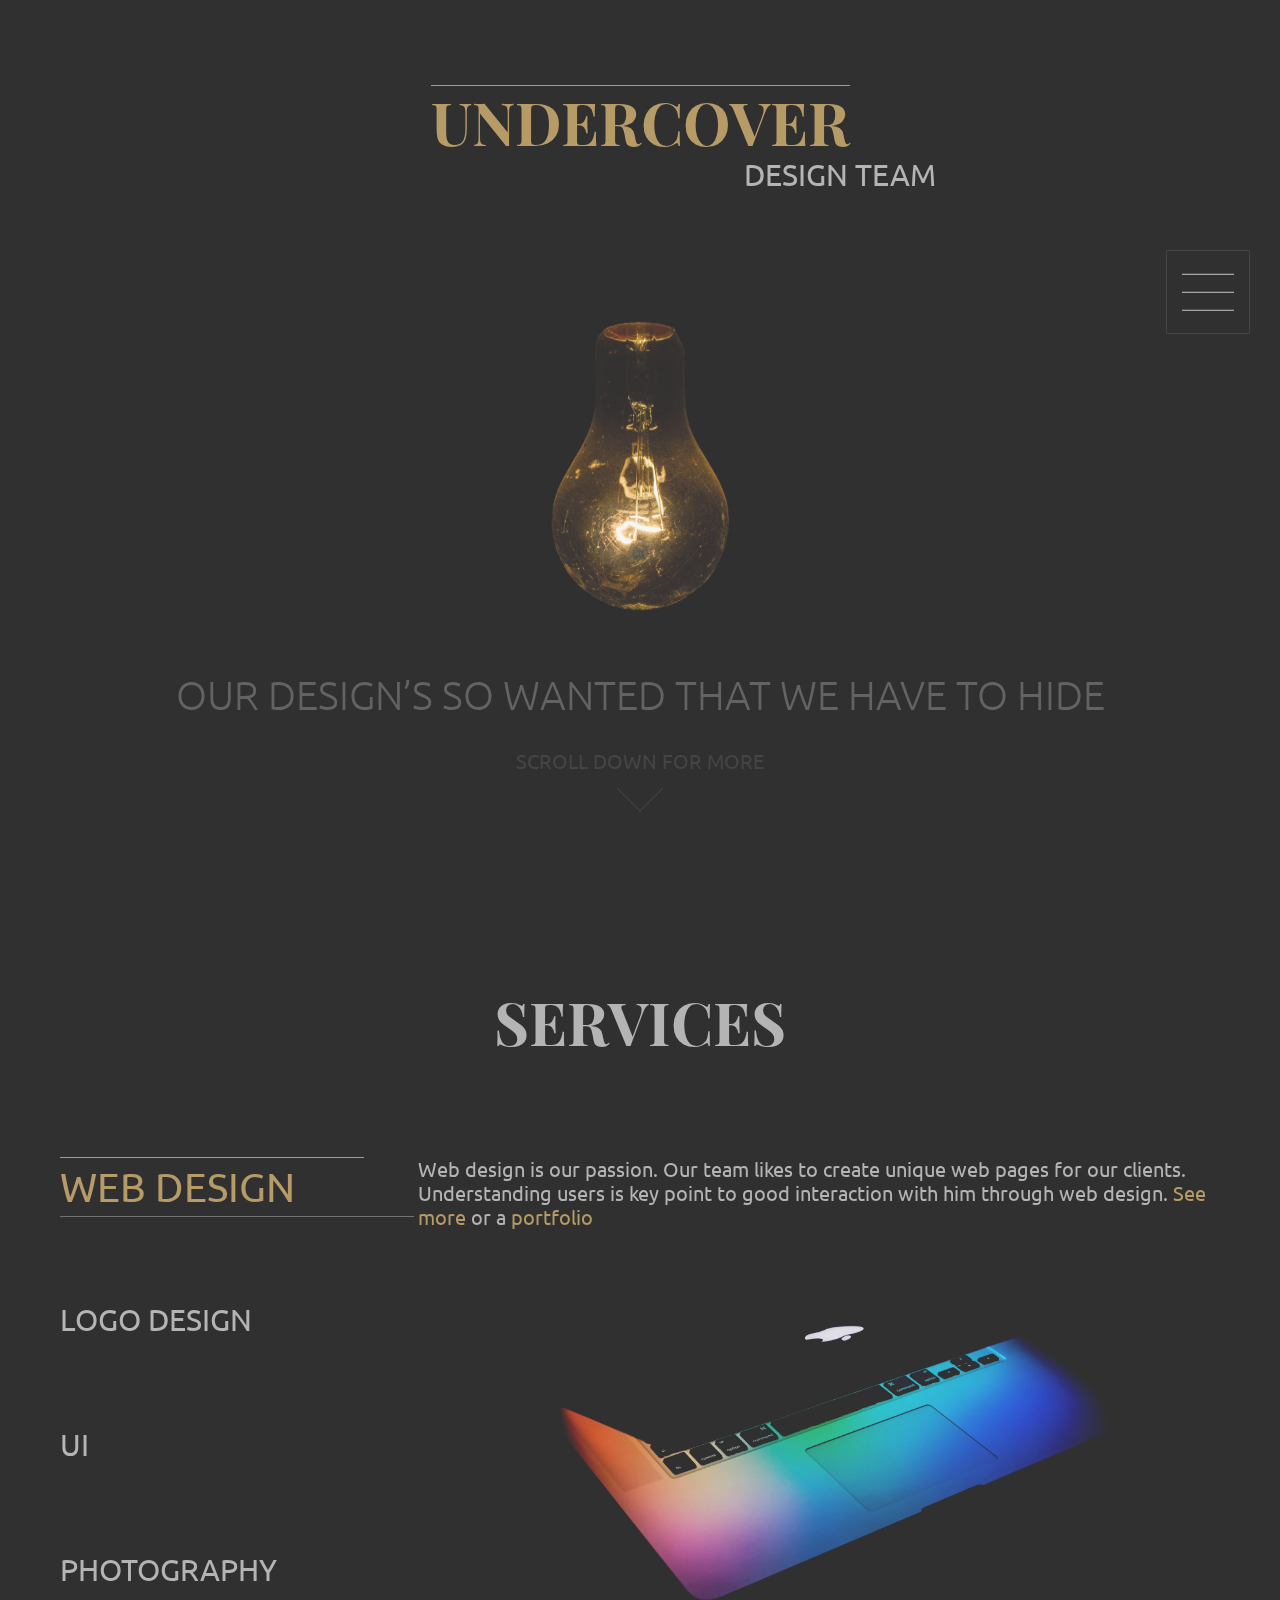
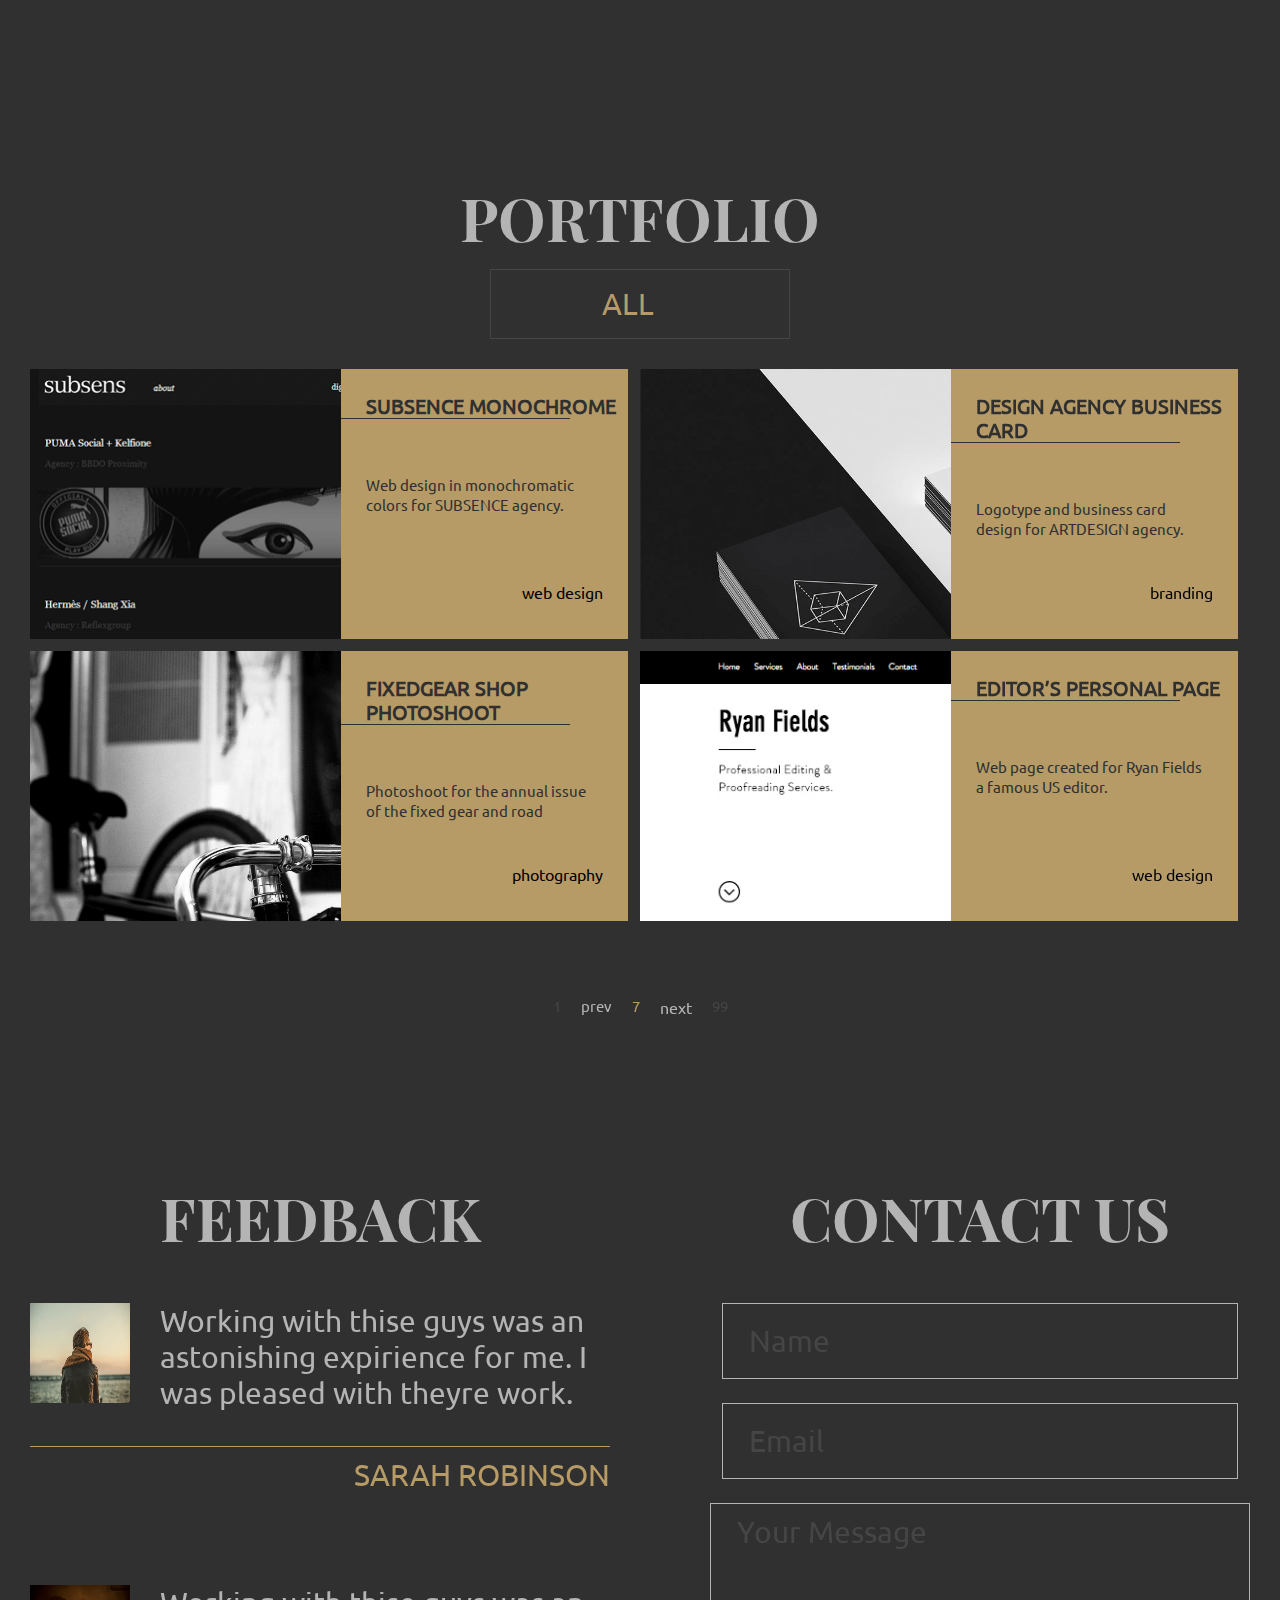
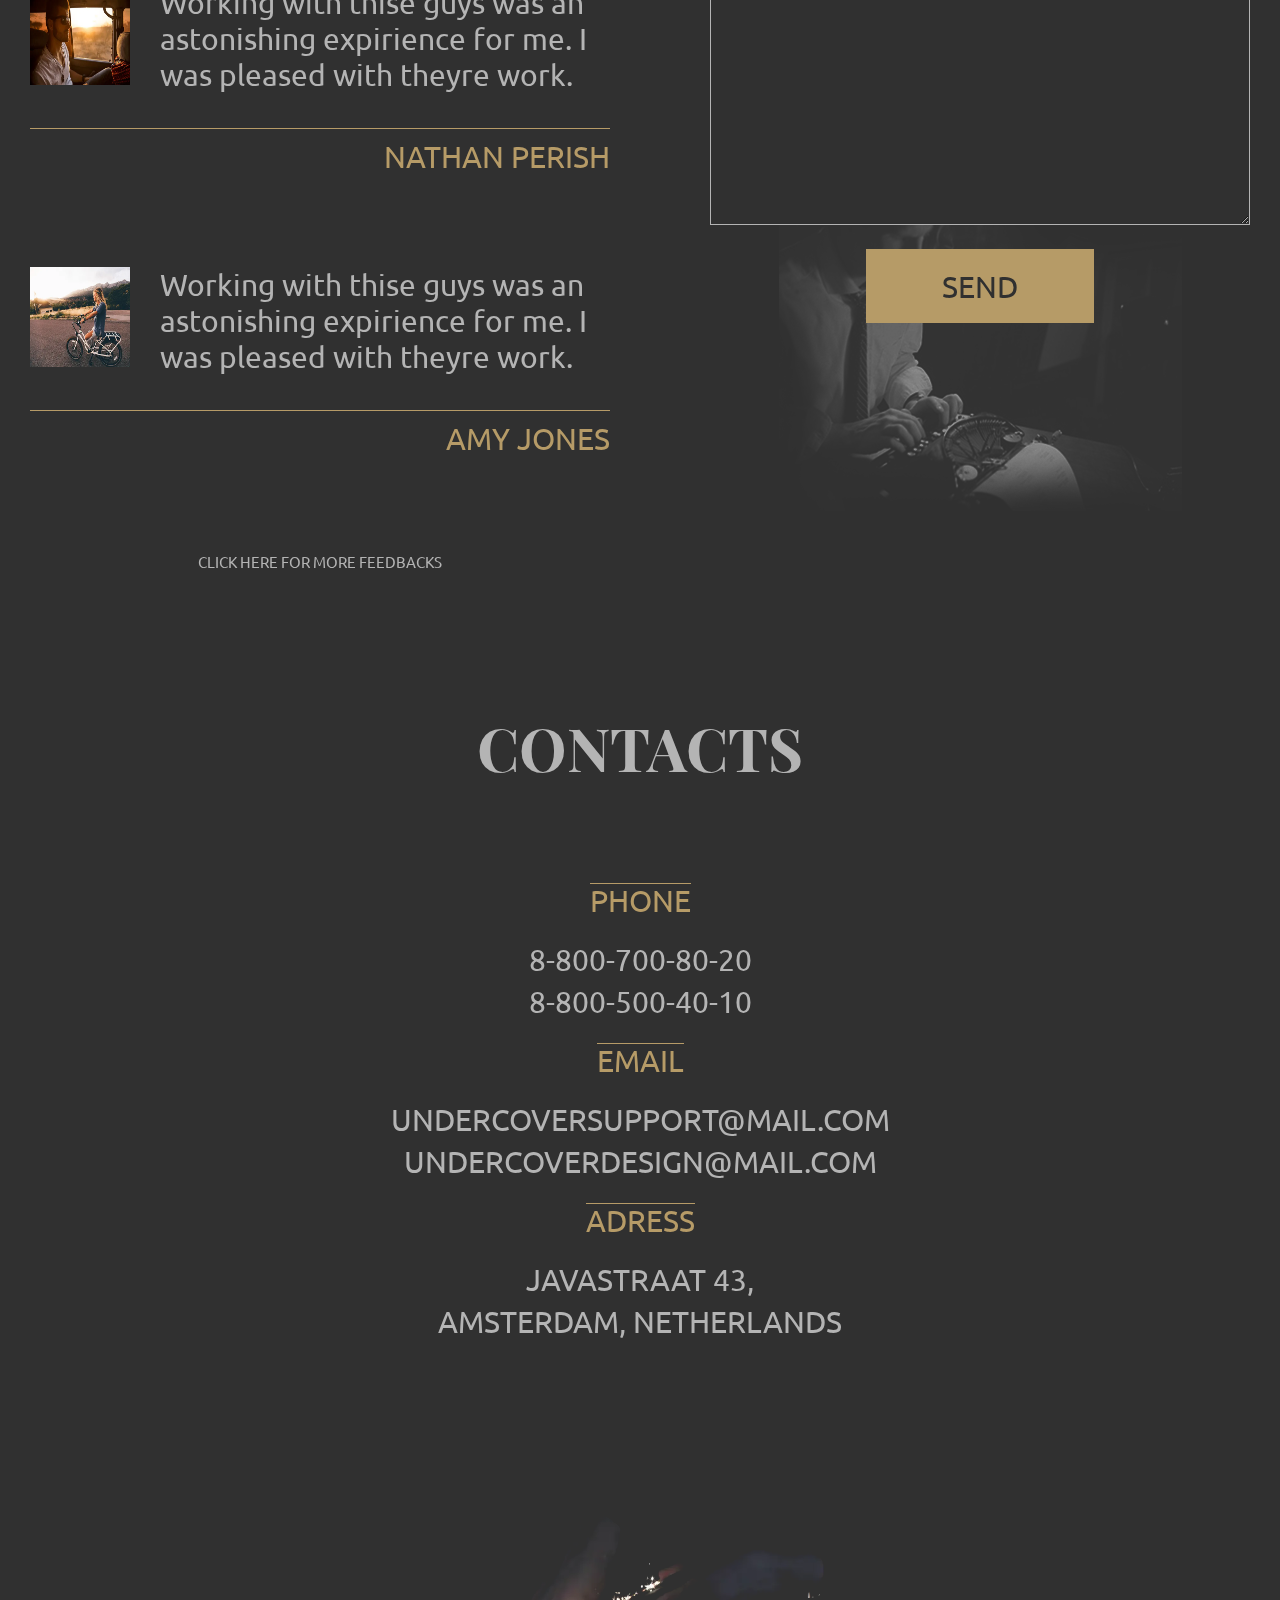
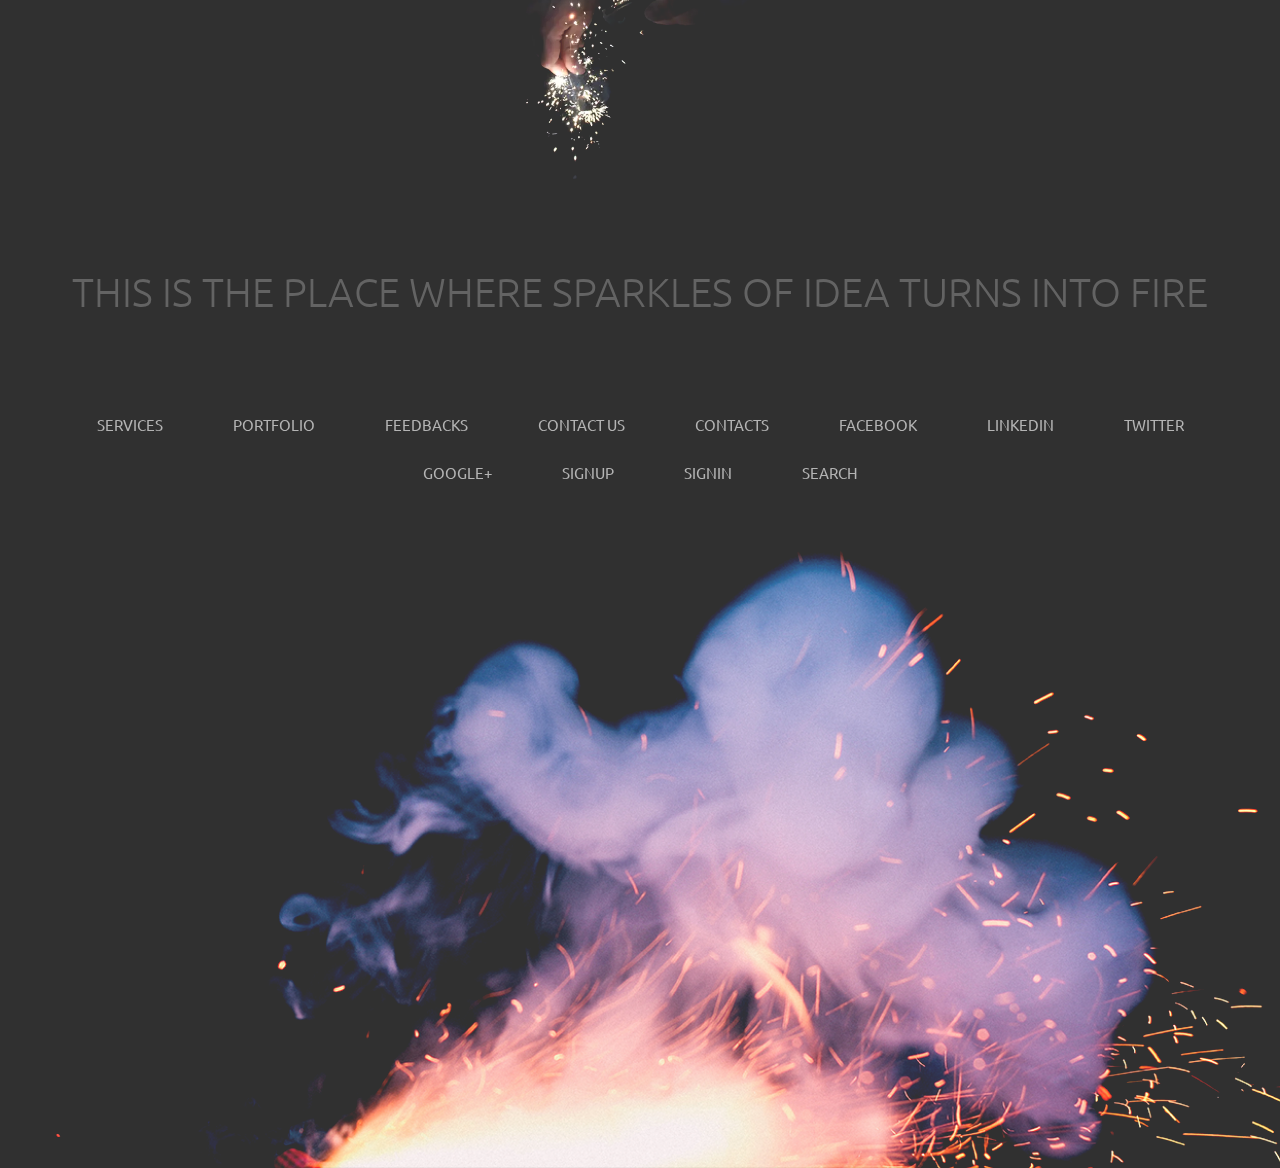
==== commit 7608b918: "add custom select" ====
--- a/index.html
+++ b/index.html
@@ -1,427 +1,427 @@
-<!DOCTYPE html>
-<html lang="en">
-
-<head>
-   <meta charset="UTF-8">
-   <meta http-equiv="X-UA-Compatible" content="IE=edge">
-   <meta name="viewport" content="width=device-width, initial-scale=1.0">
-   <link rel="stylesheet" href="./css/main.min.css">
-   <link rel="stylesheet" href="./css/swiper-bundle.min.css">
-   <title>Minimal dark</title>
-</head>
-
-<body>
-   <!-- HEADER -->
-   <!-- absolute blocks -->
-
-<div id="anchor"></div>
-
-
-<div class="container ">
-  <header>
-    <div class="logo">
-      <h1 class="logo__title">
-        undercover
-      </h1>
-      <div class="logo__sub-title">
-        <p>
-          design team
-      </p>
-      </div>
-      
-    </div>
-    <div class="header__image">
-      <picture><source srcset="./img/header/lamp.webp" type="image/webp"><img src="./img/header/lamp.png" alt="lamp"></picture>
-    </div>
-    <div class="header__image-text">
-      <p>our design’s so wanted that we have to hide</p>
-    </div>
-    <div class="header__button">
-      <p>scroll down for more</p>
-      <a href="#services">
-        <span></span>
-        <span></span>
-      </a>
-    </div>
-    <div id="menu__bar" onclick="menuOnClick()" class="lock-fix" >
-      <span class="bar"></span>
-      <span class="bar"></span>
-      <span class="bar"></span>
-   </div>
-    <div id="menu" class ="lock-fix">
-
-      <h3 class="menu__title">
-        Menu
-      </h3>
-      <div class="menu__content">
-  
-      <nav class="nav">
-        <ul>
-          <li><a href="#">main</a></li>
-          <li><a href="#services">services</a></li>
-          <li><a href="#portfolio">portfolio</a></li>
-          <li><a href="#">Blog</a></li>
-          <li><a href="#">pricings</a></li>
-          <li><a href="#feedbacks">feedback</a></li>
-          <li><a href="#contacts">contacts</a></li>
-        </ul>
-      </nav>
-      <div class="menu__feedback">
-        <ul>
-          <li><a href="#" type="button" data-open="signup">sign up</a></li>
-          <li><a href="#" type="button" data-open="signin">sign in</a></li>
-          <li><a href="#">send message</a></li>
-        </ul>
-      </div>
-      <div class="menu__search">
-
-          <input type="text" placeholder="SEARCH">
-          <a href=""> <picture><source srcset="./img/header/search.webp" type="image/webp"><img src="./img/header/search.png" alt="search"></picture></a>
-
-      </div>
-    </div>
-    </div>
-  </header>
-</div>
-  <!-- MODAL -->
-<div class="modal" id="signup">
-   <div class="modal__body">
-     
-         <div class="modal__title">
-            sign up
-         </div>
-         <div class="modal__subtitle">
-           sign up using
-         </div>
-         
-         <div class="modal__social">
-           <a href="" class="modal__fb modal-icon">facebook</a>
-           <a href="" class="modal__google modal-icon">google+</a>
-           <a href="" class="modal__twitter modal-icon">twitter</a>
-         </div>
-         <div class="modal__subtitle">
-          or enter following information
-         </div>
-         <input type="text" name="name" id="nameup" class="modal__input-name" required placeholder="Name">
-         <input type="email" name="email" id="emailup" class="modal__input-email" required placeholder="Email">
-         <div class="modal__input-group">
-          <input type="password" name="password" id="passwordup" class="modal__input-password" required placeholder="Password">
-          <button type="submit" class="modal__button" data-close="">sign up</button>
-         </div>
-   </div>
-</div>
-<div class="modal" id="signin">
-  <div class="modal__body">
-     <div class="modal__content">
-        <div class="modal__title">
-           sign in
-        </div>
-        <div class="modal__subtitle">
-          sign in using
-        </div>
-        <div class="modal__social">
-          <a href="" class="modal__fb modal-icon">facebook</a>
-          <a href="" class="modal__google modal-icon">google+</a>
-          <a href="" class="modal__twitter modal-icon">twitter</a>
-        </div>
-        <div class="modal__subtitle">
-         or your account
-        </div>
-        <input type="text" name="name" id="namein" class="modal__input-name" required placeholder="Name or Email">
-        <input type="password" name="password" id="passwordin" class="modal__input-password" required placeholder="Password">
-        <button type="submit" class="modal__button--in" data-close="">sign in</button>
-     </div>
-  </div>
-</div>
-
-   <!-- MAIN -->
-<section class="services" id="services">
-   <div class="services__container">
-      <h2 class="title">
-         services
-      </h2>
-      <div class="slider">
-         <nav>
-            <ul>
-               <li><a class="slider__nav-item slider__nav-item--active" data-id="0">web design</a></li>
-               <li><a class="slider__nav-item" data-id="1">logo design</a></li>
-               <li><a class="slider__nav-item" data-id="2">ui</a></li>
-               <li><a class="slider__nav-item" data-id="3">photography</a></li>
-            </ul>
-         </nav>
-         <div class="swiper">
-            <div class="swiper-wrapper">
-               <div class="swiper-pagination"></div>
-
-               <div class="swiper-slide">
-                  <div class="slide__image">
-                     <picture>
-                        <source srcset="./img/services/web.webp" type="image/webp"><img src="./img/services/web.png"
-                           alt="">
-                     </picture>
-                  </div>
-                  <div class="slide__text">Web design is our passion. Our team likes to create unique web pages for our
-                     clients. Understanding users is
-                     key point to good interaction with him through web design. <a href="#">See more</a> or a <a
-                        href="#">portfolio</a>
-                  </div>
-               </div>
-               <div class="swiper-slide">
-                  <div class="slide__image">
-                     <picture>
-                        <source srcset="./img/services/logo.webp" type="image/webp"><img src="./img/services/logo.png"
-                           alt="">
-                     </picture>
-                  </div>
-                  <div class="slide__text">Logo is the first thing customer or user will see in your product. And his or
-                     her first impression will
-                     depend on it. We can create logo that will satisfy you and your clients.<a href="#">See more</a> or
-                     a <a href="#">portfolio</a>
-                  </div>
-               </div>
-               <div class="swiper-slide">
-                  <div class="slide__image">
-                     <picture>
-                        <source srcset="./img/services/ui.webp" type="image/webp"><img src="./img/services/ui.png"
-                           alt="">
-                     </picture>
-                  </div>
-                  <div class="slide__text">Nowadays smartphones are part of our life. With help of numerous apps we can
-                     do our life more simple and
-                     fun.Our UI department specialists can develop and test any app that you want to create.<a
-                        href="">See more</a> or a <a href="#">portfolio</a>
-                  </div>
-               </div>
-               <div class="swiper-slide">
-                  <div class="slide__image">
-                     <picture>
-                        <source srcset="./img/services/photo.webp" type="image/webp"><img src="./img/services/photo.png"
-                           alt="">
-                     </picture>
-                  </div>
-                  <div class="slide__text">To create unique designs often you need some photos. In our time using stock
-                     photos is kind of bad manner.
-                     So we decided to open and develop our own photography department to create unique products for you.
-                     <a href="#">See more</a> or a <a href="#">portfolio</a>
-                  </div>
-               </div>
-            </div>
-         </div>
-      </div>
-   </div>
-</section>
-<section class="portfolio" id="portfolio">
-   <div class="services__container">
-      <h2 class="title portfolio__title">portfolio</h2>
-      <div class="dropdown">
-         <button class="dropdown__button">ALL</button>
-            <ul class="dropdown__list">
-               <li class="dropdown__list-item" data-value="all">ALL</li>
-               <li class="dropdown__list-item" data-value="web">Web Design</li>
-               <li class="dropdown__list-item" data-value="logo">Logo Design</li>
-               <li class="dropdown__list-item" data-value="brand">Branding</li>
-               <li class="dropdown__list-item" data-value="ui">UI</li>
-               <li class="dropdown__list-item" data-value="photo">Photography</li>
-               <li class="dropdown__list-item" data-value="graphic">Graphic Design</li>
-            </ul>
-            <input type="text" name="select-category" value="" class="dropdown__input--hidden">
-    
-         <div class="grid dropdown__filter">
-
-            <div class="grid__item" filter="web">
-               <div class="grid__item-image" style="background-image: url(./img/portfolio/1.png);"></div>
-
-               <div class="grid__card">
-                  <h3 class="grid__card-title">
-                     subsence monochrome
-                  </h3>
-                  <p class="grid__card-text">
-                     Web design in monochromatic colors for SUBSENCE agency.
-                  </p>
-                  <span class="grid__card-legend">
-                     web design
-                  </span>
-               </div>
-            </div>
-
-            <div class="grid__item" filter="brand">
-                  <div class="grid__item-image" style="background-image: url(./img/portfolio/3.png);"></div>
-
-                  <div class="grid__card">
-                     <h3 class="grid__card-title">
-                        design agency business card
-                     </h3>
-                     <p class="grid__card-text">
-                        Logotype and business card design for ARTDESIGN agency.
-                     </p>
-                     <span class="grid__card-legend">
-                        branding
-                     </span>
-                  </div>
-            </div>
-            
-            <div class="grid__item" filter="photo">
-              
-                  <div class="grid__item-image" style="background-image: url(./img/portfolio/2.png);">
-
-                  </div>
-
-                  <div class="grid__card">
-                     <h3 class="grid__card-title">
-                        fixedgear shop photoshoot
-                     </h3>
-                     <p class="grid__card-text">
-                        Photoshoot for the annual issue of the fixed gear and road
-                     </p>
-                     <span class="grid__card-legend">
-                        photography
-                     </span>
-                  </div>
-
-               </div>
-            <div class="grid__item" filter="web">
-            
-                  <div class="grid__item-image" style="background-image: url(./img/portfolio/4.png);">
-                  </div>
-
-                  <div class="grid__card">
-                     <h3 class="grid__card-title">
-                        editor’s personal page
-                     </h3>
-                     <p class="grid__card-text">
-                        Web page created for Ryan Fields a famous US editor.
-                     </p>
-                     <span class="grid__card-legend">
-                        web design
-                     </span>
-                  </div>
-
-               </div>
-
-
-         </div>
-       
-      </div>
-      <div class="pagination">
-         <a href="#" class="pagination__item">1</a>
-         <a href="#" class="pagination__item pagination__item-button">prev</a>
-         <a href="#" class="pagination__item pagination__item--active">7</a>
-         <a href="#" class="pagination__item-button">next</a>
-         <a href="#" class="pagination__item pagination__item">99</a>
-      </div>
-   </div>
-</section>
-<div class="container">
-<section class="feedback-contacts" id="feedbacks">
-      <div class="feedback">
-         <h3 class="title contact__title">
-            feedback
-         </h3>
-         <div class="feedback__block">
-            <div class="feedback__box">
-               <picture><source srcset="./img/feedback/feedback1.webp" type="image/webp"><img src="./img/feedback/feedback1.png" alt="" class="feedback__icon"></picture>
-               <p class="feedback__text">
-                  Working with thise guys was an astonishing expirience for me. I was pleased with theyre work.       
-               </p>
-            </div>
-            <p class="feedback__name">sarah robinson</p>
-         </div>
-         <div class="feedback__block">
-            <div class="feedback__box">
-               <picture><source srcset="./img/feedback/feedback2.webp" type="image/webp"><img src="./img/feedback/feedback2.png" alt="" class="feedback__icon"></picture>
-               <p class="feedback__text">
-                  Working with thise guys was an astonishing expirience for me. I was pleased with theyre work.       
-               </p>
-            </div>
-            <p class="feedback__name">nathan perish</p>
-         </div>
-         <div class="feedback__block">
-            <div class="feedback__box">
-               <picture><source srcset="./img/feedback/feedback3.webp" type="image/webp"><img src="./img/feedback/feedback3.png" alt="" class="feedback__icon"></picture>
-               <p class="feedback__text">
-                  Working with thise guys was an astonishing expirience for me. I was pleased with theyre work.       
-               </p>
-            </div>
-            <p class="feedback__name">amy jones</p>
-         </div>
-         <a href="#" class="feedback__link">click here for more feedbacks</a>
-      </div>
-      <div class="contact">
-         <h3 class="title contact__title">
-            contact us
-         </h3>
-         <input type="text" name="contact-name" id="contact-name" class="contact__input-name" required placeholder="Name">
-         <input type="email" name="contact-email" id="contact-email" class="contact__input-email" required placeholder="Email">
-         <textarea name="contact-text" id="contact-text" cols="30" rows="10" class="contact__input-text" placeholder="Your Message"></textarea>
-         <button type="submit" class="contact__button">send</button>
-         <div class="contact__bg" style="background-image: url(../img/feedback/contact-bg.png);"></div>
-      </div>
-
-</section>
-</div>
-   <section class="contacts" id="contacts">
-<div class="container">
-   <h3 class="title">contacts</h3>
-   <div class="contacts__content">
-      <div class="contacts__item">
-         <span class="contacts__name">phone</span>
-         <p class="contacts__value">
-            8-800-700-80-20
-            <br>
-            8-800-500-40-10
-         </p>
-      </div>
-      <div class="contacts__item">
-         <span class="contacts__name">email</span>
-         <p class="contacts__value">
-            undercoversupport@mail.com
-            <br>
-            undercoverdesign@mail.com
-         </p>
-      </div>
-      <div class="contacts__item">
-         <span class="contacts__name">adress</span>
-         <p class="contacts__value">
-            Javastraat 43, 
-            <br>
-            Amsterdam, Netherlands
-         </p>
-      </div>
-   </div>
-   <div class="contacts__bg"></div>
-</div>   
-</section>
-   <!-- FOOTER -->
-   <footer class="footer">
-	<div class="container">
-		<div class="footer__text">
-			this is the place where sparkles of idea turns into fire
-		</div>
-		<ul class="footer__list">
-			<li><a href="#services" class="footer__list-item">services</a></li>
-			<li><a href="#portfolio" class="footer__list-item">portfolio</a></li>
-			<li><a href="#feedbacks" class="footer__list-item">feedbacks</a></li>
-			<li><a href="#" class="footer__list-item">contact us</a></li>
-			<li><a href="#contacts" class="footer__list-item">contacts</a></li>
-			<li><a href="#" class="footer__list-item">facebook</a></li>
-			<li><a href="#" class="footer__list-item">linkedin</a></li>
-			<li><a href="#" class="footer__list-item">twitter</a></li>
-			<li><a href="#" class="footer__list-item">google+</a></li>
-			<li><a href="#" class="footer__list-item" data-open="signup">signup</a></li>
-			<li><a href="#" class="footer__list-item"data-open="signin">signin</a></li>
-			<li><a href="#" class="footer__list-item">search</a></li>
-		</ul>
-		<div class="footer__image">
-			<picture><source srcset="./img/footer/footer.webp" type="image/webp"><img src="./img/footer/footer.png" alt=""></picture>
-		</div>
-	</div>
-</footer>
-
-
-
-   <script src="./js/swiper-bundle.min.js"></script>
-   <script src="./js/main.js"></script>
-
-</body>
-
+<!DOCTYPE html>
+<html lang="en">
+
+<head>
+   <meta charset="UTF-8">
+   <meta http-equiv="X-UA-Compatible" content="IE=edge">
+   <meta name="viewport" content="width=device-width, initial-scale=1.0">
+   <link rel="stylesheet" href="./css/main.min.css">
+   <link rel="stylesheet" href="./css/swiper-bundle.min.css">
+   <title>Minimal dark</title>
+</head>
+
+<body>
+   <!-- HEADER -->
+   <!-- absolute blocks -->
+
+<div id="anchor"></div>
+
+
+<div class="container ">
+  <header>
+    <div class="logo">
+      <h1 class="logo__title">
+        undercover
+      </h1>
+      <div class="logo__sub-title">
+        <p>
+          design team
+      </p>
+      </div>
+      
+    </div>
+    <div class="header__image">
+      <picture><source srcset="./img/header/lamp.webp" type="image/webp"><img src="./img/header/lamp.png" alt="lamp"></picture>
+    </div>
+    <div class="header__image-text">
+      <p>our design’s so wanted that we have to hide</p>
+    </div>
+    <div class="header__button">
+      <p>scroll down for more</p>
+      <a href="#services">
+        <span></span>
+        <span></span>
+      </a>
+    </div>
+    <div id="menu__bar" onclick="menuOnClick()" class="lock-fix" >
+      <span class="bar"></span>
+      <span class="bar"></span>
+      <span class="bar"></span>
+   </div>
+    <div id="menu" class ="lock-fix">
+
+      <h3 class="menu__title">
+        Menu
+      </h3>
+      <div class="menu__content">
+  
+      <nav class="nav">
+        <ul>
+          <li><a href="#">main</a></li>
+          <li><a href="#services">services</a></li>
+          <li><a href="#portfolio">portfolio</a></li>
+          <li><a href="#">Blog</a></li>
+          <li><a href="#">pricings</a></li>
+          <li><a href="#feedbacks">feedback</a></li>
+          <li><a href="#contacts">contacts</a></li>
+        </ul>
+      </nav>
+      <div class="menu__feedback">
+        <ul>
+          <li><a href="#" type="button" data-open="signup">sign up</a></li>
+          <li><a href="#" type="button" data-open="signin">sign in</a></li>
+          <li><a href="#">send message</a></li>
+        </ul>
+      </div>
+      <div class="menu__search">
+
+          <input type="text" placeholder="SEARCH">
+          <a href=""> <picture><source srcset="./img/header/search.webp" type="image/webp"><img src="./img/header/search.png" alt="search"></picture></a>
+
+      </div>
+    </div>
+    </div>
+  </header>
+</div>
+  <!-- MODAL -->
+<div class="modal" id="signup">
+   <div class="modal__body">
+     
+         <div class="modal__title">
+            sign up
+         </div>
+         <div class="modal__subtitle">
+           sign up using
+         </div>
+         
+         <div class="modal__social">
+           <a href="" class="modal__fb modal-icon">facebook</a>
+           <a href="" class="modal__google modal-icon">google+</a>
+           <a href="" class="modal__twitter modal-icon">twitter</a>
+         </div>
+         <div class="modal__subtitle">
+          or enter following information
+         </div>
+         <input type="text" name="name" id="nameup" class="modal__input-name" required placeholder="Name">
+         <input type="email" name="email" id="emailup" class="modal__input-email" required placeholder="Email">
+         <div class="modal__input-group">
+          <input type="password" name="password" id="passwordup" class="modal__input-password" required placeholder="Password">
+          <button type="submit" class="modal__button" data-close="">sign up</button>
+         </div>
+   </div>
+</div>
+<div class="modal" id="signin">
+  <div class="modal__body">
+     <div class="modal__content">
+        <div class="modal__title">
+           sign in
+        </div>
+        <div class="modal__subtitle">
+          sign in using
+        </div>
+        <div class="modal__social">
+          <a href="" class="modal__fb modal-icon">facebook</a>
+          <a href="" class="modal__google modal-icon">google+</a>
+          <a href="" class="modal__twitter modal-icon">twitter</a>
+        </div>
+        <div class="modal__subtitle">
+         or your account
+        </div>
+        <input type="text" name="name" id="namein" class="modal__input-name" required placeholder="Name or Email">
+        <input type="password" name="password" id="passwordin" class="modal__input-password" required placeholder="Password">
+        <button type="submit" class="modal__button--in" data-close="">sign in</button>
+     </div>
+  </div>
+</div>
+
+   <!-- MAIN -->
+<section class="services" id="services">
+   <div class="services__container">
+      <h2 class="title">
+         services
+      </h2>
+      <div class="slider">
+         <nav>
+            <ul>
+               <li><a class="slider__nav-item slider__nav-item--active" data-id="0">web design</a></li>
+               <li><a class="slider__nav-item" data-id="1">logo design</a></li>
+               <li><a class="slider__nav-item" data-id="2">ui</a></li>
+               <li><a class="slider__nav-item" data-id="3">photography</a></li>
+            </ul>
+         </nav>
+         <div class="swiper">
+            <div class="swiper-wrapper">
+               <div class="swiper-pagination"></div>
+
+               <div class="swiper-slide">
+                  <div class="slide__image">
+                     <picture>
+                        <source srcset="./img/services/web.webp" type="image/webp"><img src="./img/services/web.png"
+                           alt="">
+                     </picture>
+                  </div>
+                  <div class="slide__text">Web design is our passion. Our team likes to create unique web pages for our
+                     clients. Understanding users is
+                     key point to good interaction with him through web design. <a href="#">See more</a> or a <a
+                        href="#">portfolio</a>
+                  </div>
+               </div>
+               <div class="swiper-slide">
+                  <div class="slide__image">
+                     <picture>
+                        <source srcset="./img/services/logo.webp" type="image/webp"><img src="./img/services/logo.png"
+                           alt="">
+                     </picture>
+                  </div>
+                  <div class="slide__text">Logo is the first thing customer or user will see in your product. And his or
+                     her first impression will
+                     depend on it. We can create logo that will satisfy you and your clients.<a href="#">See more</a> or
+                     a <a href="#">portfolio</a>
+                  </div>
+               </div>
+               <div class="swiper-slide">
+                  <div class="slide__image">
+                     <picture>
+                        <source srcset="./img/services/ui.webp" type="image/webp"><img src="./img/services/ui.png"
+                           alt="">
+                     </picture>
+                  </div>
+                  <div class="slide__text">Nowadays smartphones are part of our life. With help of numerous apps we can
+                     do our life more simple and
+                     fun.Our UI department specialists can develop and test any app that you want to create.<a
+                        href="">See more</a> or a <a href="#">portfolio</a>
+                  </div>
+               </div>
+               <div class="swiper-slide">
+                  <div class="slide__image">
+                     <picture>
+                        <source srcset="./img/services/photo.webp" type="image/webp"><img src="./img/services/photo.png"
+                           alt="">
+                     </picture>
+                  </div>
+                  <div class="slide__text">To create unique designs often you need some photos. In our time using stock
+                     photos is kind of bad manner.
+                     So we decided to open and develop our own photography department to create unique products for you.
+                     <a href="#">See more</a> or a <a href="#">portfolio</a>
+                  </div>
+               </div>
+            </div>
+         </div>
+      </div>
+   </div>
+</section>
+<section class="portfolio" id="portfolio">
+   <div class="services__container">
+      <h2 class="title portfolio__title">portfolio</h2>
+      <div class="dropdown">
+         <button class="dropdown__button">ALL</button>
+            <ul class="dropdown__list">
+               <li class="dropdown__list-item" data-value="all">ALL</li>
+               <li class="dropdown__list-item" data-value="web">Web Design</li>
+               <li class="dropdown__list-item" data-value="logo">Logo Design</li>
+               <li class="dropdown__list-item" data-value="brand">Branding</li>
+               <li class="dropdown__list-item" data-value="ui">UI</li>
+               <li class="dropdown__list-item" data-value="photo">Photography</li>
+               <li class="dropdown__list-item" data-value="graphic">Graphic Design</li>
+            </ul>
+            <input type="text" name="select-category" value="" class="dropdown__input--hidden">
+    
+         <div class="grid dropdown__filter">
+
+            <div class="grid__item" filter="web">
+               <div class="grid__item-image" style="background-image: url(./img/portfolio/1.png);"></div>
+
+               <div class="grid__card">
+                  <h3 class="grid__card-title">
+                     subsence monochrome
+                  </h3>
+                  <p class="grid__card-text">
+                     Web design in monochromatic colors for SUBSENCE agency.
+                  </p>
+                  <span class="grid__card-legend">
+                     web design
+                  </span>
+               </div>
+            </div>
+
+            <div class="grid__item" filter="brand">
+                  <div class="grid__item-image" style="background-image: url(./img/portfolio/3.png);"></div>
+
+                  <div class="grid__card">
+                     <h3 class="grid__card-title">
+                        design agency business card
+                     </h3>
+                     <p class="grid__card-text">
+                        Logotype and business card design for ARTDESIGN agency.
+                     </p>
+                     <span class="grid__card-legend">
+                        branding
+                     </span>
+                  </div>
+            </div>
+            
+            <div class="grid__item" filter="photo">
+              
+                  <div class="grid__item-image" style="background-image: url(./img/portfolio/2.png);">
+
+                  </div>
+
+                  <div class="grid__card">
+                     <h3 class="grid__card-title">
+                        fixedgear shop photoshoot
+                     </h3>
+                     <p class="grid__card-text">
+                        Photoshoot for the annual issue of the fixed gear and road
+                     </p>
+                     <span class="grid__card-legend">
+                        photography
+                     </span>
+                  </div>
+
+               </div>
+            <div class="grid__item" filter="web">
+            
+                  <div class="grid__item-image" style="background-image: url(./img/portfolio/4.png);">
+                  </div>
+
+                  <div class="grid__card">
+                     <h3 class="grid__card-title">
+                        editor’s personal page
+                     </h3>
+                     <p class="grid__card-text">
+                        Web page created for Ryan Fields a famous US editor.
+                     </p>
+                     <span class="grid__card-legend">
+                        web design
+                     </span>
+                  </div>
+
+               </div>
+
+
+         </div>
+       
+      </div>
+      <div class="pagination">
+         <a href="#" class="pagination__item">1</a>
+         <a href="#" class="pagination__item pagination__item-button">prev</a>
+         <a href="#" class="pagination__item pagination__item--active">7</a>
+         <a href="#" class="pagination__item-button">next</a>
+         <a href="#" class="pagination__item pagination__item">99</a>
+      </div>
+   </div>
+</section>
+<div class="container">
+<section class="feedback-contacts" id="feedbacks">
+      <div class="feedback">
+         <h3 class="title contact__title">
+            feedback
+         </h3>
+         <div class="feedback__block">
+            <div class="feedback__box">
+               <picture><source srcset="./img/feedback/feedback1.webp" type="image/webp"><img src="./img/feedback/feedback1.png" alt="" class="feedback__icon"></picture>
+               <p class="feedback__text">
+                  Working with thise guys was an astonishing expirience for me. I was pleased with theyre work.       
+               </p>
+            </div>
+            <p class="feedback__name">sarah robinson</p>
+         </div>
+         <div class="feedback__block">
+            <div class="feedback__box">
+               <picture><source srcset="./img/feedback/feedback2.webp" type="image/webp"><img src="./img/feedback/feedback2.png" alt="" class="feedback__icon"></picture>
+               <p class="feedback__text">
+                  Working with thise guys was an astonishing expirience for me. I was pleased with theyre work.       
+               </p>
+            </div>
+            <p class="feedback__name">nathan perish</p>
+         </div>
+         <div class="feedback__block">
+            <div class="feedback__box">
+               <picture><source srcset="./img/feedback/feedback3.webp" type="image/webp"><img src="./img/feedback/feedback3.png" alt="" class="feedback__icon"></picture>
+               <p class="feedback__text">
+                  Working with thise guys was an astonishing expirience for me. I was pleased with theyre work.       
+               </p>
+            </div>
+            <p class="feedback__name">amy jones</p>
+         </div>
+         <a href="#" class="feedback__link">click here for more feedbacks</a>
+      </div>
+      <div class="contact">
+         <h3 class="title contact__title">
+            contact us
+         </h3>
+         <input type="text" name="contact-name" id="contact-name" class="contact__input-name" required placeholder="Name">
+         <input type="email" name="contact-email" id="contact-email" class="contact__input-email" required placeholder="Email">
+         <textarea name="contact-text" id="contact-text" cols="30" rows="10" class="contact__input-text" placeholder="Your Message"></textarea>
+         <button type="submit" class="contact__button">send</button>
+         <div class="contact__bg" style="background-image: url(../img/feedback/contact-bg.png);"></div>
+      </div>
+
+</section>
+</div>
+   <section class="contacts" id="contacts">
+<div class="container">
+   <h3 class="title">contacts</h3>
+   <div class="contacts__content">
+      <div class="contacts__item">
+         <span class="contacts__name">phone</span>
+         <p class="contacts__value">
+            8-800-700-80-20
+            <br>
+            8-800-500-40-10
+         </p>
+      </div>
+      <div class="contacts__item">
+         <span class="contacts__name">email</span>
+         <p class="contacts__value">
+            undercoversupport@mail.com
+            <br>
+            undercoverdesign@mail.com
+         </p>
+      </div>
+      <div class="contacts__item">
+         <span class="contacts__name">adress</span>
+         <p class="contacts__value">
+            Javastraat 43, 
+            <br>
+            Amsterdam, Netherlands
+         </p>
+      </div>
+   </div>
+   <div class="contacts__bg"></div>
+</div>   
+</section>
+   <!-- FOOTER -->
+   <footer class="footer">
+	<div class="container">
+		<div class="footer__text">
+			this is the place where sparkles of idea turns into fire
+		</div>
+		<ul class="footer__list">
+			<li><a href="#services" class="footer__list-item">services</a></li>
+			<li><a href="#portfolio" class="footer__list-item">portfolio</a></li>
+			<li><a href="#feedbacks" class="footer__list-item">feedbacks</a></li>
+			<li><a href="#" class="footer__list-item">contact us</a></li>
+			<li><a href="#contacts" class="footer__list-item">contacts</a></li>
+			<li><a href="#" class="footer__list-item">facebook</a></li>
+			<li><a href="#" class="footer__list-item">linkedin</a></li>
+			<li><a href="#" class="footer__list-item">twitter</a></li>
+			<li><a href="#" class="footer__list-item">google+</a></li>
+			<li><a href="#" class="footer__list-item" data-open="signup">signup</a></li>
+			<li><a href="#" class="footer__list-item"data-open="signin">signin</a></li>
+			<li><a href="#" class="footer__list-item">search</a></li>
+		</ul>
+		<div class="footer__image">
+			<picture><source srcset="./img/footer/footer.webp" type="image/webp"><img src="./img/footer/footer.png" alt=""></picture>
+		</div>
+	</div>
+</footer>
+
+
+
+   <script src="./js/swiper-bundle.min.js"></script>
+   <script src="./js/main.js"></script>
+
+</body>
+
 </html>--- a/css/main.min.css
+++ b/css/main.min.css
@@ -1 +1,5 @@
-*,::after,::before{-webkit-box-sizing:border-box;box-sizing:border-box}ol,ul{padding:0;margin:0}blockquote,body,dd,dl,figcaption,figure,h1,h2,h3,h4,li,ol[class],p,ul[class]{margin:0}body{min-height:100vh;scroll-behavior:smooth;text-rendering:optimizeSpeed;line-height:1.5}ol[class],ul[class]{list-style:none}a:not([class]){-webkit-text-decoration-skip:ink;text-decoration-skip-ink:auto}img{max-width:100%;display:block}button,input,select,textarea{font:inherit}.logo{margin-top:85px;text-align:center}.logo h1{font-size:60px;font-family:PlayfairDisplaySC;color:#b69b67;text-transform:uppercase;line-height:1.2;position:relative;display:inline-block}.logo h1::after{content:"";display:block;position:absolute;top:0;left:0;width:100%;height:1px;background-color:#b69b67}.logo__sub-title p{display:inline-block;font-size:30px;font-family:Ubuntu;color:#b4b4b4;text-transform:uppercase;line-height:1.2;text-align:center;position:relative;left:200px}header{min-height:100vh}.header__image:hover{-webkit-animation:bright-in 1s ease-in-out;animation:bright-in 1s ease-in-out;-webkit-filter:brightness(1.3);filter:brightness(1.3)}@-webkit-keyframes bright-in{0%{-webkit-filter:brightness(1);filter:brightness(1)}100%{-webkit-filter:brightness(1.3);filter:brightness(1.3)}}@keyframes bright-in{0%{-webkit-filter:brightness(1);filter:brightness(1)}100%{-webkit-filter:brightness(1.3);filter:brightness(1.3)}}@-webkit-keyframes bright-out{0%{-webkit-filter:brightness(1.3);filter:brightness(1.3)}100%{-webkit-filter:brightness(1);filter:brightness(1)}}@keyframes bright-out{0%{-webkit-filter:brightness(1.3);filter:brightness(1.3)}100%{-webkit-filter:brightness(1);filter:brightness(1)}}#menu.active{display:block;-webkit-animation:animateMenu .5s;animation:animateMenu .5s}@-webkit-keyframes animateMenu{0%{opacity:0;-webkit-transform:scale(.5);transform:scale(.5)}100%{opacity:1}}@keyframes animateMenu{0%{opacity:0;-webkit-transform:scale(.5);transform:scale(.5)}100%{opacity:1}}.header__image{-webkit-animation:bright-out 1s ease-in-out;animation:bright-out 1s ease-in-out;mix-blend-mode:screen;margin:128px 0 60px 0}.header__image img{-o-object-fit:contain;object-fit:contain;width:290px;height:290px;margin:0 auto}.header__image-text{text-align:center}.header__image-text p{-webkit-transition:all .8s;-o-transition:all .8s;transition:all .8s;font-size:60px;font-family:Ubuntu;font-weight:300;color:#636363;text-transform:uppercase;line-height:1.2}.header__image-text p:hover{background:-webkit-gradient(linear,left top,right top,from(rgba(2,0,36,0)),color-stop(50%,#b69b67),to(rgba(0,212,255,0)));background:-o-linear-gradient(left,rgba(2,0,36,0) 0,#b69b67 50%,rgba(0,212,255,0) 100%);background:linear-gradient(90deg,rgba(2,0,36,0) 0,#b69b67 50%,rgba(0,212,255,0) 100%);-webkit-background-clip:text;-webkit-text-fill-color:transparent}.header__button{text-align:center;margin-top:auto;margin-bottom:98px;margin-top:30px}.header__button p{font-size:20px;font-family:Ubuntu;color:#454545;text-transform:uppercase;line-height:1.2}.header__button a{display:block;width:46px;height:25px;margin:0 auto;position:relative;margin-top:14px}.header__button a span{content:"";background-color:#454545;width:33px;height:1px;z-index:1;display:block;position:absolute;top:12px;left:-5px;-webkit-transform:rotate(45deg);-ms-transform:rotate(45deg);transform:rotate(45deg)}.header__button a:hover span{background-color:#b69b67}.header__button a span:last-child{-webkit-transform:translateX(23px) rotate(135deg);-ms-transform:translateX(23px) rotate(135deg);transform:translateX(23px) rotate(135deg)}#menu__bar{width:82px;height:82px;cursor:pointer;position:absolute;top:250px;right:30px;border:1px solid #454545;display:-webkit-box;display:-ms-flexbox;display:flex;-webkit-box-pack:center;-ms-flex-pack:center;justify-content:center;-webkit-box-orient:vertical;-webkit-box-direction:normal;-ms-flex-direction:column;flex-direction:column;-webkit-box-align:center;-ms-flex-align:center;align-items:center;z-index:10}#menu__bar:hover{border:1px solid #b69b67}#menu__bar:hover .bar{background-color:#b69b67}.bar{height:2px;width:52px;background-color:#a4a4a4;display:block;content:"";-webkit-transition:.3s ease;-o-transition:.3s ease;transition:.3s ease;-webkit-box-shadow:inset 0 1px 0 0 rgba(0,0,0,.5);box-shadow:inset 0 1px 0 0 rgba(0,0,0,.5)}.bar:first-child{-webkit-transform:translateY(-16px);-ms-transform:translateY(-16px);transform:translateY(-16px)}.bar:last-child{-webkit-transform:translateY(16px);-ms-transform:translateY(16px);transform:translateY(16px)}.active .bar:first-child{-webkit-transform:rotateZ(-45deg);-ms-transform:rotate(-45deg);transform:rotateZ(-45deg)}.active .bar:nth-child(2){opacity:0}.active .bar:last-child{-webkit-transform:translateY(-7px) rotateZ(45deg);-ms-transform:translateY(-7px) rotate(45deg);transform:translateY(-7px) rotateZ(45deg)}.no-webp #menu{background-image:url(img/header/menuBg.png)}#menu{-webkit-transition:opacity .5s;-o-transition:opacity .5s;transition:opacity .5s;display:none;z-index:2;border:1px solid #454545;background-color:#303030;width:calc(100% - 60px);max-width:1520px;padding:50px 100px 100px 100px;position:absolute;top:250px;left:50%;-webkit-transform:translateX(-50%);-ms-transform:translateX(-50%);transform:translateX(-50%);background-size:contain;background-position:right;background-repeat:no-repeat;background-blend-mode:color-dodge}.menu__title{margin-top:48px;font-size:60px;font-family:PlayfairDisplaySC;color:#b4b4b4;font-weight:700;text-transform:uppercase;line-height:1.2;text-align:center}.menu__content{display:-webkit-box;display:-ms-flexbox;display:flex;margin-top:48px}.menu__search{margin-left:auto;margin-right:30px;margin-top:6px;height:25px;width:40%;min-width:145px;display:-webkit-box;display:-ms-flexbox;display:flex;position:relative}.menu__search input{border:none;background-color:rgba(0,0,0,0);color:#b69b67;font-size:30px;position:relative;padding:0;width:calc(100% - 25px)}.menu__search input::-webkit-input-placeholder{font-size:30px;font-family:Ubuntu;color:#454545;text-transform:uppercase;line-height:1.2}.menu__search input::-moz-placeholder{font-size:30px;font-family:Ubuntu;color:#454545;text-transform:uppercase;line-height:1.2}.menu__search input:-ms-input-placeholder{font-size:30px;font-family:Ubuntu;color:#454545;text-transform:uppercase;line-height:1.2}.menu__search input::-ms-input-placeholder{font-size:30px;font-family:Ubuntu;color:#454545;text-transform:uppercase;line-height:1.2}.menu__search input::placeholder{font-size:30px;font-family:Ubuntu;color:#454545;text-transform:uppercase;line-height:1.2}.menu__search input:focus{color:#b69b67;background-color:rgba(0,0,0,0);outline:0}.menu__search::after{display:block;content:"";width:100%;height:1px;background-color:#454545;position:absolute;bottom:-2px;left:0}.menu__feedback li{margin-bottom:44px}.menu__feedback{padding:0 0 0 30px}.menu__feedback a{font-size:30px;color:#b4b4b4;text-transform:uppercase;line-height:1.2;-webkit-transition:.5s;-o-transition:.5s;transition:.5s;position:relative}.menu__feedback a:hover::after{width:100%;height:1px;background-color:#b69b67;content:"";position:absolute;top:-10px;left:0}.menu__feedback a:hover{color:#b69b67}.menu__feedback>ul li:nth-child(1) a{color:#b69b67}.menu__feedback>ul li:nth-child(2) a{color:#b69b67}.nav{padding:0 0 0 30px;min-width:230px}.nav a{font-size:30px;color:#b4b4b4;text-transform:uppercase;line-height:1.2;-webkit-transition:.5s;-o-transition:.5s;transition:.5s;position:relative}.nav a:hover{color:#b69b67}.nav a:hover::after{width:100%;height:1px;background-color:#b69b67;content:"";position:absolute;top:-10px;left:0}.nav li{margin-bottom:44px}#anchor{position:fixed;top:0;left:0;opacity:0}.footer{min-height:100vh;position:relative;padding-top:25px}.footer__text{text-align:center;-webkit-transition:all .8s;-o-transition:all .8s;transition:all .8s;font-size:60px;font-weight:300;color:#636363;text-transform:uppercase;line-height:1.2;cursor:pointer;margin-bottom:100px}.footer__text:hover{background:-webkit-gradient(linear,left top,right top,from(rgba(2,0,36,0)),color-stop(50%,#b69b67),to(rgba(0,212,255,0)));background:-o-linear-gradient(left,rgba(2,0,36,0) 0,#b69b67 50%,rgba(0,212,255,0) 100%);background:linear-gradient(90deg,rgba(2,0,36,0) 0,#b69b67 50%,rgba(0,212,255,0) 100%);-webkit-background-clip:text;-webkit-text-fill-color:transparent}.footer__list{display:-webkit-box;display:-ms-flexbox;display:flex;gap:30px;-webkit-box-pack:center;-ms-flex-pack:center;justify-content:center;-ms-flex-wrap:wrap;flex-wrap:wrap}.footer__list-item{font-size:15px;color:#b4b4b4;text-transform:uppercase;line-height:1.2;display:block;width:100%}.footer__list-item:hover{-webkit-transition:.3s;-o-transition:.3s;transition:.3s;color:#b69b67;font-size:16px}.footer__image{min-height:600px;width:100%;position:absolute;bottom:0;left:50%;z-index:-1;-webkit-transform:translate(-50%);-ms-transform:translate(-50%);transform:translate(-50%);background-color:#303030}.footer__image img{width:100%;height:100%;mix-blend-mode:lighten}.modal input{height:72px;width:100%;background-color:#303030;outline:0;border:1px solid #b4b4b4;margin-bottom:24px;font-size:30px;font-family:Ubuntu;color:#b69b67;line-height:3.333;padding-left:26px}.modal input::-webkit-input-placeholder{font-size:30px;font-family:Ubuntu;color:#454545;line-height:3.333}.modal input::-moz-placeholder{font-size:30px;font-family:Ubuntu;color:#454545;line-height:3.333}.modal input:-ms-input-placeholder{font-size:30px;font-family:Ubuntu;color:#454545;line-height:3.333}.modal input::-ms-input-placeholder{font-size:30px;font-family:Ubuntu;color:#454545;line-height:3.333}.modal input::placeholder{font-size:30px;font-family:Ubuntu;color:#454545;line-height:3.333}.modal{z-index:10;position:fixed;width:100%;height:100%;display:-webkit-box;display:-ms-flexbox;display:flex;-webkit-box-align:center;-ms-flex-align:center;align-items:center;-webkit-box-pack:center;-ms-flex-pack:center;justify-content:center;background-color:rgba(0,0,0,.5);top:0;left:0;opacity:0;visibility:hidden;overflow-y:auto;-webkit-transition:all .5s ease 0s;-o-transition:all .5s ease 0s;transition:all .5s ease 0s}.modal.modal-active{opacity:1;visibility:visible}.modal.modal-active .modal__body{-webkit-transform:scale(1);-ms-transform:scale(1);transform:scale(1);opacity:1}.modal__body{display:-webkit-box;display:-ms-flexbox;display:flex;-webkit-box-orient:vertical;-webkit-box-direction:normal;-ms-flex-direction:column;flex-direction:column;padding:30px 10px;background-color:#303030;width:850px;height:672px;position:relative;opacity:0;-webkit-transform:scale(0);-ms-transform:scale(0);transform:scale(0);-webkit-transition:all .5s ease 0s;-o-transition:all .5s ease 0s;transition:all .5s ease 0s;padding:0 48px;border:1px solid #b4b4b4;overflow-y:auto;overflow-x:hidden}.modal__title{font-size:60px;font-family:PlayfairDisplaySC;color:#b4b4b4;font-weight:700;text-transform:uppercase;line-height:1.2;text-align:center}.modal__subtitle{font-size:30px;font-family:Ubuntu;color:#b4b4b4;text-transform:uppercase;line-height:3.333;text-align:center}.modal__social{display:-webkit-box;display:-ms-flexbox;display:flex;-webkit-box-pack:center;-ms-flex-pack:center;justify-content:center}.modal__input-group{display:-webkit-box;display:-ms-flexbox;display:flex}.modal__button{cursor:pointer;display:block;min-width:230px;background-color:#b69b67;color:#303030;border:none;font-size:30px;color:#303030;text-transform:uppercase;max-height:72px;text-align:center;margin-left:30px}.modal__button:hover{border:1px solid #b69b67;background-color:#303030;color:#b69b67}.modal__button--in{cursor:pointer;display:block;min-width:230px;background-color:#b69b67;color:#303030;border:none;font-size:30px;font-family:Ubuntu;color:#303030;text-transform:uppercase;height:72px;text-align:center;margin:0 auto}.modal__button--in:hover{border:1px solid #b69b67;background-color:#303030;color:#b69b67}.modal-icon{display:block;font-size:30px;font-family:Ubuntu;line-height:3.333;text-align:center;border:1px solid;color:#3b5998;min-height:72px;min-width:228px;margin-right:30px}.modal-icon:last-child{margin-right:0}.modal__fb{color:#3b5998}.modal__fb:hover{background-color:#3b5998;color:#303030}.modal__google{color:#dd4b39}.modal__google:hover{background-color:#dd4b39;color:#303030}.modal__twitter{color:#1da1f2}.modal__twitter:hover{background-color:#1da1f2;color:#303030}.services__container{padding:0 30px;max-width:100%;margin:0 auto}.title{font-size:60px;font-family:PlayfairDisplaySC;color:#b4b4b4;font-weight:700;text-transform:uppercase;line-height:1.2;text-align:center}.slider{margin-top:100px;position:relative;min-height:0;display:-webkit-box;display:-ms-flexbox;display:flex}.slider nav{min-width:358px;padding-left:30px}.slider nav li{margin-bottom:80px}.slider nav li:last-child{margin-bottom:0}.slider__nav-item{font-size:30px;color:#b4b4b4;text-transform:uppercase;display:block;cursor:pointer}.slider__nav-item--active{color:#b69b67;-webkit-transition:.3s;-o-transition:.3s;transition:.3s;font-size:40px;position:relative}.slider__nav-item--active::before{-webkit-animation:slider-nav-animation .5s ease-in-out;animation:slider-nav-animation .5s ease-in-out;position:absolute;content:"";height:1px;width:85%;background-color:#b69b67}.slider__nav-item--active::after{-webkit-animation:slider-nav-animation .5s ease-in-out;animation:slider-nav-animation .5s ease-in-out;position:absolute;bottom:0;left:0;content:"";height:1px;width:99%;background-color:#b4b4b4;opacity:.5}.swiper-pagination{visibility:hidden}.swiper-slide{height:100%}.slide{position:relative}.slide__image{background-color:#303030;height:auto;width:100%}.slide__image img{mix-blend-mode:lighten}.slide__text{font-size:20px;position:absolute;top:0;color:#b4b4b4;line-height:1.2}.slide__text a{color:#b69b67}@-webkit-keyframes slider-nav-animation{0%{-webkit-transform:scale(0);transform:scale(0)}100%{-webkit-transform:scale(1);transform:scale(1)}}@keyframes slider-nav-animation{0%{-webkit-transform:scale(0);transform:scale(0)}100%{-webkit-transform:scale(1);transform:scale(1)}}.portfolio{min-height:100vh}.drop{text-align:center;margin-bottom:70px;position:relative}.drop__link{cursor:pointer;display:inline-block;width:252px;padding:16px 40px 16px 16px;border:1px solid #454545;color:#454545;font-size:30px;color:#b4b4b4;line-height:1.2;position:relative}.drop__link--active{border-color:#b69b67;border-bottom:none}.drop__link:hover{color:#b69b67;border-color:#b69b67}.drop__link:hover>.drop__button{background-color:#b69b67}.drop__button{height:1px;width:14px;background-color:#454545;content:"";display:block;position:absolute;top:50%}.drop__button:first-child{right:26px;-webkit-transform:rotate(45deg);-ms-transform:rotate(45deg);transform:rotate(45deg)}.drop__button:last-child{right:16px;-webkit-transform:rotate(135deg);-ms-transform:rotate(135deg);transform:rotate(135deg)}.drop__list{-webkit-transform:translate(-50.1%,100%);-ms-transform:translate(-50.1%,100%);transform:translate(-50.1%,100%);opacity:0;z-index:5;background-color:#303030;visibility:hidden;width:252px;display:-webkit-box;display:-ms-flexbox;display:flex;-webkit-box-orient:vertical;-webkit-box-direction:normal;-ms-flex-direction:column;flex-direction:column;height:0}.drop__list--active{-webkit-transition:all .3s;-o-transition:all .3s;transition:all .3s;opacity:1;position:absolute;top:68px;left:50%;-webkit-transform:translateX(-49.9%) scale(1);-ms-transform:translateX(-49.9%) scale(1);transform:translateX(-49.9%) scale(1);height:auto;visibility:visible;border:1px solid #b69b67;border-top:none}.drop__list ul li{margin-bottom:30px}.drop__list ul li:last-child{margin-bottom:0}.drop__list ul li:first-child{margin-top:30px}.drop__item{font-size:30px;color:#b4b4b4;-webkit-transition:all .8s;-o-transition:all .8s;transition:all .8s;cursor:pointer}.drop__item:hover{color:#b69b67}.grid{display:-webkit-box;display:-ms-flexbox;display:flex;-ms-flex-wrap:wrap;flex-wrap:wrap;margin-bottom:46px;width:100%}.grid__item{width:49%;height:270px;position:relative;margin-right:1%;margin-bottom:1%;cursor:pointer}.grid__item:hover{-webkit-transition:.5s;-o-transition:.5s;transition:.5s;-webkit-transform:scale(1.02);-ms-transform:scale(1.02);transform:scale(1.02)}.grid__item-filter{height:100%;width:100%;opacity:.5;background-color:#303030;z-index:10}.grid__item-filter:hover{-webkit-transition:.3s;-o-transition:.3s;transition:.3s;background-color:#b69b67}.grid__item-image{height:100%;width:100%;background-size:cover}.grid__card{position:absolute;top:0;right:0;height:100%;background-color:#b69b67;width:48%}.grid__card-title{font-size:30px;color:#303030;text-transform:uppercase;line-height:1.2;position:relative;padding:25px 0 14px 25px}.grid__card-title::after{display:block;content:"";position:absolute;height:1px;width:80%;left:0;background-color:#303030}.grid__card-text{font-size:15px;color:#303030;line-height:1.335;text-align:left;padding:0 25px;margin-top:15%}.grid__card-legend{position:absolute;right:0;bottom:10px;padding:0 25px 25px 0}.pagination{display:-webkit-box;display:-ms-flexbox;display:flex;-webkit-box-pack:center;-ms-flex-pack:center;justify-content:center;gap:20px}.pagination__item{color:#454545;font-size:15px}.pagination__item:hover{font-size:18px}.pagination__item-button{color:#b4b4b4}.pagination__item--active{color:#b69b67}.feedback-contacts{display:-webkit-box;display:-ms-flexbox;display:flex;gap:100px;max-width:100%;padding-top:100px}.feedback{text-align:center}.feedback__block{position:relative;margin-bottom:92px}.feedback__block::after{display:block;height:1px;width:100%;content:"";background-color:#b69b67;position:absolute;bottom:46px}.feedback__box{display:-webkit-box;display:-ms-flexbox;display:flex;gap:30px;margin-top:50px}.feedback__icon{height:100px;width:100px;max-width:none}.feedback__text{font-size:30px;color:#b4b4b4;line-height:1.2;text-align:left;max-width:615px}.feedback__name{font-size:30px;color:#b69b67;line-height:1.2;text-transform:uppercase;margin-top:46px;text-align:right}.feedback__link{font-size:15px;color:#b4b4b4;text-transform:uppercase;line-height:1.2}.feedback__link:hover{color:#b69b67}.contact input::-webkit-input-placeholder{font-size:30px;color:#454545}.contact input::-moz-placeholder{font-size:30px;color:#454545}.contact input:-ms-input-placeholder{font-size:30px;color:#454545}.contact input::-ms-input-placeholder{font-size:30px;color:#454545}.contact input::placeholder{font-size:30px;color:#454545}.contact input{height:72px;width:486px;background-color:#303030;outline:0;border:1px solid #b4b4b4;margin-bottom:24px;font-size:30px;color:#b69b67;line-height:3.333;padding-left:26px}.contact{display:-webkit-box;display:-ms-flexbox;display:flex;-webkit-box-orient:vertical;-webkit-box-direction:normal;-ms-flex-direction:column;flex-direction:column;-webkit-box-align:center;-ms-flex-align:center;align-items:center}.contact__title{margin-bottom:50px}.contact__bg{position:relative;top:-100px;right:0;width:403px;height:288px;background-color:#303030;background-size:cover;background-repeat:no-repeat;background-blend-mode:color-dodge;z-index:-1}.contact__input-text{min-height:300px;position:relative;height:72px;width:486px;background-color:#303030;outline:0;border:1px solid #b4b4b4;margin-bottom:24px;font-size:30px;color:#b69b67;line-height:1.2;padding:10px 26px}.contact__input-text::-webkit-input-placeholder{font-size:30px;color:#454545}.contact__input-text::-moz-placeholder{font-size:30px;color:#454545}.contact__input-text:-ms-input-placeholder{font-size:30px;color:#454545}.contact__input-text::-ms-input-placeholder{font-size:30px;color:#454545}.contact__input-text::placeholder{font-size:30px;color:#454545}.contact__button{cursor:pointer;display:block;background-color:#b69b67;color:#303030;border:none;font-size:30px;color:#303030;text-transform:uppercase;height:74px;width:228px;text-align:center;margin:0 auto}.contact__button:hover{border:1px solid #b69b67;background-color:#303030;color:#b69b67}.contacts{text-align:center;position:relative;min-height:980px;padding-top:100px}.contacts__content{display:-webkit-box;display:-ms-flexbox;display:flex;-webkit-box-pack:justify;-ms-flex-pack:justify;justify-content:space-between;max-width:100%;margin-top:100px}.contacts__name{font-size:30px;color:#b69b67;text-transform:uppercase;line-height:1.2;margin-bottom:42px;position:relative}.contacts__name::before{position:absolute;background-color:#b69b67;height:1px;width:100%;content:""}.contacts__value{margin-top:42px;display:block;font-size:30px;color:#b4b4b4;text-transform:uppercase;line-height:1.4;text-align:center}.no-webp .contacts__bg{background-image:url(img/contacts/contacts-bg.png)}.contacts__bg{width:100%;min-height:500px;background-position:center;background-size:cover;background-repeat:no-repeat;z-index:-1;background-color:#303030;background-blend-mode:lighten}.container{max-width:1550px;margin:0 auto;padding:0 30px}body{font-family:Ubuntu;overflow-x:hidden}@-webkit-keyframes animate{0%{opacity:0;-webkit-transform:scale(0);transform:scale(0)}100%{opacity:100%;-webkit-transform:scale(1);transform:scale(1)}}@keyframes animate{0%{opacity:0;-webkit-transform:scale(0);transform:scale(0)}100%{opacity:100%;-webkit-transform:scale(1);transform:scale(1)}}li{list-style-type:none}a,a:visited{text-decoration:none}html{background-color:#303030}.lock{position:absolute;top:0;left:0;width:100%;height:100%;overflow:hidden}@font-face{font-family:PlayfairDisplaySC;font-display:swap;src:url(fonts/PlayfairDisplaySC-Bold.woff) format("woff"),url(fonts/PlayfairDisplaySC-Bold.woff2) format("woff2");font-weight:700;font-style:normal}@font-face{font-family:PlayfairDisplaySC;font-display:swap;src:url(fonts/PlayfairDisplaySC-Regular.woff) format("woff"),url(fonts/PlayfairDisplaySC-Regular.woff2) format("woff2");font-weight:400;font-style:normal}@font-face{font-family:Ubuntu;font-display:swap;src:url(fonts/Ubuntu-Light.woff) format("woff"),url(fonts/Ubuntu-Light.woff2) format("woff2");font-weight:300;font-style:normal}@font-face{font-family:Ubuntu;font-display:swap;src:url(fonts/Ubuntu-Regular.woff) format("woff"),url(fonts/Ubuntu-Regular.woff2) format("woff2");font-weight:400;font-style:normal}@media (min-width:1520px){#menu__bar{right:calc(50% - 760px)}}@media (max-width:1520px){#menu{padding:0 50px 45px 50px}.nav a{font-size:24px}.nav li{margin-bottom:24px}}@media (max-width:1480px){.header__image-text p{font-size:40px}.footer__text{font-size:40px}}@media (max-width:1440px){.grid__card-title{font-size:20px}}@media (max-width:1400px){.contacts__content{-webkit-box-orient:vertical;-webkit-box-direction:normal;-ms-flex-direction:column;flex-direction:column;-webkit-box-align:center;-ms-flex-align:center;align-items:center;gap:20px}.contacts__value{margin-top:20px}}@media (max-width:1000px){.footer__text{font-size:24px}.modal-icon{font-size:24px;margin-right:12px;min-width:150px}.slider nav{min-width:250px}.slider__nav-item{font-size:20px}.slider__nav-item--active{font-size:25px}.slide__text{font-size:15px}.feedback-contacts{padding-top:20px}.feedback-contacts{gap:50px}.feedback__block{margin-bottom:20px}.feedback__box{-webkit-box-orient:vertical;-webkit-box-direction:normal;-ms-flex-direction:column;flex-direction:column}.feedback__text{font-size:20px}.contacts__name{font-size:24px;margin-bottom:20px}.contacts__value{font-size:20px}}@media (max-width:990px){.header__image-text p{font-size:30px}}@media (max-width:900px){.grid__item{width:99%}}@media (max-width:768.02px){.logo h1{font-size:40px}.logo__sub-title p{left:0}.header__image-text p{font-size:24px}#menu__bar{width:60px;height:60px}.bar:first-child{-webkit-transform:translateY(-10px);-ms-transform:translateY(-10px);transform:translateY(-10px)}.bar:last-child{-webkit-transform:translateY(10px);-ms-transform:translateY(10px);transform:translateY(10px)}.bar{width:42px}#menu{padding:0 10px 25px 10px}.menu__title{font-size:24px;margin-top:28px}.menu__content{-ms-flex-wrap:wrap;flex-wrap:wrap}.menu__feedback{-ms-flex-preferred-size:50%;flex-basis:50%;text-align:center}.menu__search{margin:0 auto;-webkit-transform:translateX(15%);-ms-transform:translateX(15%);transform:translateX(15%)}.menu__feedback a{font-size:18px}.nav{-ms-flex-preferred-size:50%;flex-basis:50%;min-width:none;text-align:center}.nav a{font-size:18px}.footer__list li{-ms-flex-preferred-size:45%;flex-basis:45%;margin:0 auto;text-align:center}.modal input{height:50px}.modal input::-webkit-input-placeholder{font-size:20px}.modal input::-moz-placeholder{font-size:20px}.modal input:-ms-input-placeholder{font-size:20px}.modal input::-ms-input-placeholder{font-size:20px}.modal input::placeholder{font-size:20px}.modal__title{font-size:40px}.modal__subtitle{font-size:20px}.modal__input-group{-webkit-box-orient:vertical;-webkit-box-direction:normal;-ms-flex-direction:column;flex-direction:column;-webkit-box-pack:center;-ms-flex-pack:center;justify-content:center}.modal__button{height:50px;min-width:100%;margin:0}.modal-icon{margin-right:0;line-height:2;min-height:auto}.title{font-size:40px}.slider nav{-ms-flex-preferred-size:100%;flex-basis:100%}.slider nav ul{display:-webkit-box;display:-ms-flexbox;display:flex;gap:10px;-webkit-box-pack:justify;-ms-flex-pack:justify;justify-content:space-between}.slider nav li{margin-bottom:45px}.slider{-ms-flex-wrap:wrap;flex-wrap:wrap}.slider__nav-item{font-size:16px}.slider__nav-item--active::before{display:none}.slide__text{top:75%}.drop__link{font-size:20px}.drop__list--active{top:54px}.drop__item{font-size:20px}.feedback-contacts{-webkit-box-orient:vertical;-webkit-box-direction:normal;-ms-flex-direction:column;flex-direction:column}.feedback__text{font-size:16px}.feedback__name{font-size:20px;margin-top:26px}.feedback__link{font-size:10px}.contact input::-webkit-input-placeholder{font-size:20px}.contact input::-moz-placeholder{font-size:20px}.contact input:-ms-input-placeholder{font-size:20px}.contact input::-ms-input-placeholder{font-size:20px}.contact input::placeholder{font-size:20px}.contact input{width:300px}.contact__title{font-size:20px}.contact__input-text{font-size:20px;width:300px}.contact__input-text::-webkit-input-placeholder{font-size:20px;width:300px}.contact__input-text::-moz-placeholder{font-size:20px;width:300px}.contact__input-text:-ms-input-placeholder{font-size:20px;width:300px}.contact__input-text::-ms-input-placeholder{font-size:20px;width:300px}.contact__input-text::placeholder{font-size:20px;width:300px}.contact__button{font-size:20px;width:200px}.contacts{padding-top:20px;min-height:auto}.contacts__content{margin-top:20px}.contacts__bg{min-height:250px}.container{max-width:700px}}@media (max-width:550.02px){.logo{margin-top:10px}.logo h1{font-size:24px}.logo__sub-title p{font-size:20px}#menu__bar{top:8px}#menu{top:8px}.menu__title{margin-top:10px;-webkit-transform:translateX(4%);-ms-transform:translateX(4%);transform:translateX(4%)}.menu__feedback{-ms-flex-preferred-size:100%;flex-basis:100%}.menu__search{width:100%;-webkit-transform:translateX(0);-ms-transform:translateX(0);transform:translateX(0)}.menu__feedback a{font-size:24px}.nav{-ms-flex-preferred-size:100%;flex-basis:100%}.nav a{font-size:24px}.footer__image{display:none}.modal__social{-webkit-box-orient:vertical;-webkit-box-direction:normal;-ms-flex-direction:column;flex-direction:column;gap:10px}.slider nav ul{display:none}.swiper{height:100%;width:100%}.swiper-pagination{visibility:visible}.slide__text{top:0;font-size:10px}.grid__item{margin-bottom:5%}.grid__card-title{font-size:15px;padding:5px}.grid__card-text{font-size:12px;padding:0 5px}.grid__card-legend{padding:0 5px 5px 0}.contacts__name{font-size:14px}.contacts__value{font-size:14px}.container{max-width:300px}}.webp #menu{background-image:url(img/header/menuBg.webp)}.webp .contacts__bg{background-image:url(img/contacts/contacts-bg.webp)}.dropdown{position:relative;display:flex;flex-direction:column;align-items:center;margin:1em 0}.dropdown__button{position:relative;background-color:#303030;width:300px;padding:16px 40px 16px 16px;border:1px solid #454545;color:#b69b67;font-size:30px;line-height:1.2;cursor:pointer;margin-bottom:1em}.dropdown__button:focus{outline:0;box-shadow:0 0 0 2px #777}.dropdown__button--active{outline:0;box-shadow:0 0 0 2px #777}.dropdown__list{display:none;position:absolute;left:50%;transform:translateX(-50%);top:71px;background-color:#303030;color:#b69b67;box-shadow:0 2px 4px #777;overflow:hidden;border-radius:4px;width:100%;z-index:1;text-align:center;width:300px;padding:16px 40px 16px 16px}.dropdown__list-item{padding:.5em 0;border-bottom:0;cursor:pointer;font-size:26px;line-height:1.2;transition:.3s}.dropdown__list-item:hover{background-color:#292929}.dropdown__list--visible{display:block}.dropdown__input--hidden{display:none}+<<<<<<< HEAD
+*,::after,::before{-webkit-box-sizing:border-box;box-sizing:border-box}ol,ul{padding:0;margin:0}blockquote,body,dd,dl,figcaption,figure,h1,h2,h3,h4,li,ol[class],p,ul[class]{margin:0}body{min-height:100vh;scroll-behavior:smooth;text-rendering:optimizeSpeed;line-height:1.5}ol[class],ul[class]{list-style:none}a:not([class]){-webkit-text-decoration-skip:ink;text-decoration-skip-ink:auto}img{max-width:100%;display:block}button,input,select,textarea{font:inherit}.logo{margin-top:85px;text-align:center}.logo h1{font-size:60px;font-family:PlayfairDisplaySC;color:#b69b67;text-transform:uppercase;line-height:1.2;position:relative;display:inline-block}.logo h1::after{content:"";display:block;position:absolute;top:0;left:0;width:100%;height:1px;background-color:#b69b67}.logo__sub-title p{display:inline-block;font-size:30px;font-family:Ubuntu;color:#b4b4b4;text-transform:uppercase;line-height:1.2;text-align:center;position:relative;left:200px}header{min-height:100vh}.header__image:hover{-webkit-animation:bright-in 1s ease-in-out;animation:bright-in 1s ease-in-out;-webkit-filter:brightness(1.3);filter:brightness(1.3)}@-webkit-keyframes bright-in{0%{-webkit-filter:brightness(1);filter:brightness(1)}100%{-webkit-filter:brightness(1.3);filter:brightness(1.3)}}@keyframes bright-in{0%{-webkit-filter:brightness(1);filter:brightness(1)}100%{-webkit-filter:brightness(1.3);filter:brightness(1.3)}}@-webkit-keyframes bright-out{0%{-webkit-filter:brightness(1.3);filter:brightness(1.3)}100%{-webkit-filter:brightness(1);filter:brightness(1)}}@keyframes bright-out{0%{-webkit-filter:brightness(1.3);filter:brightness(1.3)}100%{-webkit-filter:brightness(1);filter:brightness(1)}}#menu.active{display:block;-webkit-animation:animateMenu .5s;animation:animateMenu .5s}@-webkit-keyframes animateMenu{0%{opacity:0;-webkit-transform:scale(.5);transform:scale(.5)}100%{opacity:1}}@keyframes animateMenu{0%{opacity:0;-webkit-transform:scale(.5);transform:scale(.5)}100%{opacity:1}}.header__image{-webkit-animation:bright-out 1s ease-in-out;animation:bright-out 1s ease-in-out;mix-blend-mode:screen;margin:128px 0 60px 0}.header__image img{-o-object-fit:contain;object-fit:contain;width:290px;height:290px;margin:0 auto}.header__image-text{text-align:center}.header__image-text p{-webkit-transition:all .8s;-o-transition:all .8s;transition:all .8s;font-size:60px;font-family:Ubuntu;font-weight:300;color:#636363;text-transform:uppercase;line-height:1.2}.header__image-text p:hover{background:-webkit-gradient(linear,left top,right top,from(rgba(2,0,36,0)),color-stop(50%,#b69b67),to(rgba(0,212,255,0)));background:-o-linear-gradient(left,rgba(2,0,36,0) 0,#b69b67 50%,rgba(0,212,255,0) 100%);background:linear-gradient(90deg,rgba(2,0,36,0) 0,#b69b67 50%,rgba(0,212,255,0) 100%);-webkit-background-clip:text;-webkit-text-fill-color:transparent}.header__button{text-align:center;margin-top:auto;margin-bottom:98px;margin-top:30px}.header__button p{font-size:20px;font-family:Ubuntu;color:#454545;text-transform:uppercase;line-height:1.2}.header__button a{display:block;width:46px;height:25px;margin:0 auto;position:relative;margin-top:14px}.header__button a span{content:"";background-color:#454545;width:33px;height:1px;z-index:1;display:block;position:absolute;top:12px;left:-5px;-webkit-transform:rotate(45deg);-ms-transform:rotate(45deg);transform:rotate(45deg)}.header__button a:hover span{background-color:#b69b67}.header__button a span:last-child{-webkit-transform:translateX(23px) rotate(135deg);-ms-transform:translateX(23px) rotate(135deg);transform:translateX(23px) rotate(135deg)}#menu__bar{width:82px;height:82px;cursor:pointer;position:absolute;top:250px;right:30px;border:1px solid #454545;display:-webkit-box;display:-ms-flexbox;display:flex;-webkit-box-pack:center;-ms-flex-pack:center;justify-content:center;-webkit-box-orient:vertical;-webkit-box-direction:normal;-ms-flex-direction:column;flex-direction:column;-webkit-box-align:center;-ms-flex-align:center;align-items:center;z-index:10}#menu__bar:hover{border:1px solid #b69b67}#menu__bar:hover .bar{background-color:#b69b67}.bar{height:2px;width:52px;background-color:#a4a4a4;display:block;content:"";-webkit-transition:.3s ease;-o-transition:.3s ease;transition:.3s ease;-webkit-box-shadow:inset 0 1px 0 0 rgba(0,0,0,.5);box-shadow:inset 0 1px 0 0 rgba(0,0,0,.5)}.bar:first-child{-webkit-transform:translateY(-16px);-ms-transform:translateY(-16px);transform:translateY(-16px)}.bar:last-child{-webkit-transform:translateY(16px);-ms-transform:translateY(16px);transform:translateY(16px)}.active .bar:first-child{-webkit-transform:rotateZ(-45deg);-ms-transform:rotate(-45deg);transform:rotateZ(-45deg)}.active .bar:nth-child(2){opacity:0}.active .bar:last-child{-webkit-transform:translateY(-7px) rotateZ(45deg);-ms-transform:translateY(-7px) rotate(45deg);transform:translateY(-7px) rotateZ(45deg)}.no-webp #menu{background-image:url(img/header/menuBg.png)}#menu{-webkit-transition:opacity .5s;-o-transition:opacity .5s;transition:opacity .5s;display:none;z-index:2;border:1px solid #454545;background-color:#303030;width:calc(100% - 60px);max-width:1520px;padding:50px 100px 100px 100px;position:absolute;top:250px;left:50%;-webkit-transform:translateX(-50%);-ms-transform:translateX(-50%);transform:translateX(-50%);background-size:contain;background-position:right;background-repeat:no-repeat;background-blend-mode:color-dodge}.menu__title{margin-top:48px;font-size:60px;font-family:PlayfairDisplaySC;color:#b4b4b4;font-weight:700;text-transform:uppercase;line-height:1.2;text-align:center}.menu__content{display:-webkit-box;display:-ms-flexbox;display:flex;margin-top:48px}.menu__search{margin-left:auto;margin-right:30px;margin-top:6px;height:25px;width:40%;min-width:145px;display:-webkit-box;display:-ms-flexbox;display:flex;position:relative}.menu__search input{border:none;background-color:rgba(0,0,0,0);color:#b69b67;font-size:30px;position:relative;padding:0;width:calc(100% - 25px)}.menu__search input::-webkit-input-placeholder{font-size:30px;font-family:Ubuntu;color:#454545;text-transform:uppercase;line-height:1.2}.menu__search input::-moz-placeholder{font-size:30px;font-family:Ubuntu;color:#454545;text-transform:uppercase;line-height:1.2}.menu__search input:-ms-input-placeholder{font-size:30px;font-family:Ubuntu;color:#454545;text-transform:uppercase;line-height:1.2}.menu__search input::-ms-input-placeholder{font-size:30px;font-family:Ubuntu;color:#454545;text-transform:uppercase;line-height:1.2}.menu__search input::placeholder{font-size:30px;font-family:Ubuntu;color:#454545;text-transform:uppercase;line-height:1.2}.menu__search input:focus{color:#b69b67;background-color:rgba(0,0,0,0);outline:0}.menu__search::after{display:block;content:"";width:100%;height:1px;background-color:#454545;position:absolute;bottom:-2px;left:0}.menu__feedback li{margin-bottom:44px}.menu__feedback{padding:0 0 0 30px}.menu__feedback a{font-size:30px;color:#b4b4b4;text-transform:uppercase;line-height:1.2;-webkit-transition:.5s;-o-transition:.5s;transition:.5s;position:relative}.menu__feedback a:hover::after{width:100%;height:1px;background-color:#b69b67;content:"";position:absolute;top:-10px;left:0}.menu__feedback a:hover{color:#b69b67}.menu__feedback>ul li:nth-child(1) a{color:#b69b67}.menu__feedback>ul li:nth-child(2) a{color:#b69b67}.nav{padding:0 0 0 30px;min-width:230px}.nav a{font-size:30px;color:#b4b4b4;text-transform:uppercase;line-height:1.2;-webkit-transition:.5s;-o-transition:.5s;transition:.5s;position:relative}.nav a:hover{color:#b69b67}.nav a:hover::after{width:100%;height:1px;background-color:#b69b67;content:"";position:absolute;top:-10px;left:0}.nav li{margin-bottom:44px}#anchor{position:fixed;top:0;left:0;opacity:0}.footer{min-height:100vh;position:relative;padding-top:25px}.footer__text{text-align:center;-webkit-transition:all .8s;-o-transition:all .8s;transition:all .8s;font-size:60px;font-weight:300;color:#636363;text-transform:uppercase;line-height:1.2;cursor:pointer;margin-bottom:100px}.footer__text:hover{background:-webkit-gradient(linear,left top,right top,from(rgba(2,0,36,0)),color-stop(50%,#b69b67),to(rgba(0,212,255,0)));background:-o-linear-gradient(left,rgba(2,0,36,0) 0,#b69b67 50%,rgba(0,212,255,0) 100%);background:linear-gradient(90deg,rgba(2,0,36,0) 0,#b69b67 50%,rgba(0,212,255,0) 100%);-webkit-background-clip:text;-webkit-text-fill-color:transparent}.footer__list{display:-webkit-box;display:-ms-flexbox;display:flex;gap:30px;-webkit-box-pack:center;-ms-flex-pack:center;justify-content:center;-ms-flex-wrap:wrap;flex-wrap:wrap}.footer__list-item{font-size:15px;color:#b4b4b4;text-transform:uppercase;line-height:1.2;display:block;width:100%}.footer__list-item:hover{-webkit-transition:.3s;-o-transition:.3s;transition:.3s;color:#b69b67;font-size:16px}.footer__image{min-height:600px;width:100%;position:absolute;bottom:0;left:50%;z-index:-1;-webkit-transform:translate(-50%);-ms-transform:translate(-50%);transform:translate(-50%);background-color:#303030}.footer__image img{width:100%;height:100%;mix-blend-mode:lighten}.modal input{height:72px;width:100%;background-color:#303030;outline:0;border:1px solid #b4b4b4;margin-bottom:24px;font-size:30px;font-family:Ubuntu;color:#b69b67;line-height:3.333;padding-left:26px}.modal input::-webkit-input-placeholder{font-size:30px;font-family:Ubuntu;color:#454545;line-height:3.333}.modal input::-moz-placeholder{font-size:30px;font-family:Ubuntu;color:#454545;line-height:3.333}.modal input:-ms-input-placeholder{font-size:30px;font-family:Ubuntu;color:#454545;line-height:3.333}.modal input::-ms-input-placeholder{font-size:30px;font-family:Ubuntu;color:#454545;line-height:3.333}.modal input::placeholder{font-size:30px;font-family:Ubuntu;color:#454545;line-height:3.333}.modal{z-index:10;position:fixed;width:100%;height:100%;display:-webkit-box;display:-ms-flexbox;display:flex;-webkit-box-align:center;-ms-flex-align:center;align-items:center;-webkit-box-pack:center;-ms-flex-pack:center;justify-content:center;background-color:rgba(0,0,0,.5);top:0;left:0;opacity:0;visibility:hidden;overflow-y:auto;-webkit-transition:all .5s ease 0s;-o-transition:all .5s ease 0s;transition:all .5s ease 0s}.modal.modal-active{opacity:1;visibility:visible}.modal.modal-active .modal__body{-webkit-transform:scale(1);-ms-transform:scale(1);transform:scale(1);opacity:1}.modal__body{display:-webkit-box;display:-ms-flexbox;display:flex;-webkit-box-orient:vertical;-webkit-box-direction:normal;-ms-flex-direction:column;flex-direction:column;padding:30px 10px;background-color:#303030;width:850px;height:672px;position:relative;opacity:0;-webkit-transform:scale(0);-ms-transform:scale(0);transform:scale(0);-webkit-transition:all .5s ease 0s;-o-transition:all .5s ease 0s;transition:all .5s ease 0s;padding:0 48px;border:1px solid #b4b4b4;overflow-y:auto;overflow-x:hidden}.modal__title{font-size:60px;font-family:PlayfairDisplaySC;color:#b4b4b4;font-weight:700;text-transform:uppercase;line-height:1.2;text-align:center}.modal__subtitle{font-size:30px;font-family:Ubuntu;color:#b4b4b4;text-transform:uppercase;line-height:3.333;text-align:center}.modal__social{display:-webkit-box;display:-ms-flexbox;display:flex;-webkit-box-pack:center;-ms-flex-pack:center;justify-content:center}.modal__input-group{display:-webkit-box;display:-ms-flexbox;display:flex}.modal__button{cursor:pointer;display:block;min-width:230px;background-color:#b69b67;color:#303030;border:none;font-size:30px;color:#303030;text-transform:uppercase;max-height:72px;text-align:center;margin-left:30px}.modal__button:hover{border:1px solid #b69b67;background-color:#303030;color:#b69b67}.modal__button--in{cursor:pointer;display:block;min-width:230px;background-color:#b69b67;color:#303030;border:none;font-size:30px;font-family:Ubuntu;color:#303030;text-transform:uppercase;height:72px;text-align:center;margin:0 auto}.modal__button--in:hover{border:1px solid #b69b67;background-color:#303030;color:#b69b67}.modal-icon{display:block;font-size:30px;font-family:Ubuntu;line-height:3.333;text-align:center;border:1px solid;color:#3b5998;min-height:72px;min-width:228px;margin-right:30px}.modal-icon:last-child{margin-right:0}.modal__fb{color:#3b5998}.modal__fb:hover{background-color:#3b5998;color:#303030}.modal__google{color:#dd4b39}.modal__google:hover{background-color:#dd4b39;color:#303030}.modal__twitter{color:#1da1f2}.modal__twitter:hover{background-color:#1da1f2;color:#303030}.services__container{padding:0 30px;max-width:100%;margin:0 auto}.title{font-size:60px;font-family:PlayfairDisplaySC;color:#b4b4b4;font-weight:700;text-transform:uppercase;line-height:1.2;text-align:center}.slider{margin-top:100px;position:relative;min-height:0;display:-webkit-box;display:-ms-flexbox;display:flex}.slider nav{min-width:358px;padding-left:30px}.slider nav li{margin-bottom:80px}.slider nav li:last-child{margin-bottom:0}.slider__nav-item{font-size:30px;color:#b4b4b4;text-transform:uppercase;display:block;cursor:pointer}.slider__nav-item--active{color:#b69b67;-webkit-transition:.3s;-o-transition:.3s;transition:.3s;font-size:40px;position:relative}.slider__nav-item--active::before{-webkit-animation:slider-nav-animation .5s ease-in-out;animation:slider-nav-animation .5s ease-in-out;position:absolute;content:"";height:1px;width:85%;background-color:#b69b67}.slider__nav-item--active::after{-webkit-animation:slider-nav-animation .5s ease-in-out;animation:slider-nav-animation .5s ease-in-out;position:absolute;bottom:0;left:0;content:"";height:1px;width:99%;background-color:#b4b4b4;opacity:.5}.swiper-pagination{visibility:hidden}.swiper-slide{height:100%}.slide{position:relative}.slide__image{background-color:#303030;height:auto;width:100%}.slide__image img{mix-blend-mode:lighten}.slide__text{font-size:20px;position:absolute;top:0;color:#b4b4b4;line-height:1.2}.slide__text a{color:#b69b67}@-webkit-keyframes slider-nav-animation{0%{-webkit-transform:scale(0);transform:scale(0)}100%{-webkit-transform:scale(1);transform:scale(1)}}@keyframes slider-nav-animation{0%{-webkit-transform:scale(0);transform:scale(0)}100%{-webkit-transform:scale(1);transform:scale(1)}}.portfolio{min-height:100vh}.drop{text-align:center;margin-bottom:70px;position:relative}.drop__link{cursor:pointer;display:inline-block;width:252px;padding:16px 40px 16px 16px;border:1px solid #454545;color:#454545;font-size:30px;color:#b4b4b4;line-height:1.2;position:relative}.drop__link--active{border-color:#b69b67;border-bottom:none}.drop__link:hover{color:#b69b67;border-color:#b69b67}.drop__link:hover>.drop__button{background-color:#b69b67}.drop__button{height:1px;width:14px;background-color:#454545;content:"";display:block;position:absolute;top:50%}.drop__button:first-child{right:26px;-webkit-transform:rotate(45deg);-ms-transform:rotate(45deg);transform:rotate(45deg)}.drop__button:last-child{right:16px;-webkit-transform:rotate(135deg);-ms-transform:rotate(135deg);transform:rotate(135deg)}.drop__list{-webkit-transform:translate(-50.1%,100%);-ms-transform:translate(-50.1%,100%);transform:translate(-50.1%,100%);opacity:0;z-index:5;background-color:#303030;visibility:hidden;width:252px;display:-webkit-box;display:-ms-flexbox;display:flex;-webkit-box-orient:vertical;-webkit-box-direction:normal;-ms-flex-direction:column;flex-direction:column;height:0}.drop__list--active{-webkit-transition:all .3s;-o-transition:all .3s;transition:all .3s;opacity:1;position:absolute;top:68px;left:50%;-webkit-transform:translateX(-49.9%) scale(1);-ms-transform:translateX(-49.9%) scale(1);transform:translateX(-49.9%) scale(1);height:auto;visibility:visible;border:1px solid #b69b67;border-top:none}.drop__list ul li{margin-bottom:30px}.drop__list ul li:last-child{margin-bottom:0}.drop__list ul li:first-child{margin-top:30px}.drop__item{font-size:30px;color:#b4b4b4;-webkit-transition:all .8s;-o-transition:all .8s;transition:all .8s;cursor:pointer}.drop__item:hover{color:#b69b67}.grid{display:-webkit-box;display:-ms-flexbox;display:flex;-ms-flex-wrap:wrap;flex-wrap:wrap;margin-bottom:46px;width:100%}.grid__item{width:49%;height:270px;position:relative;margin-right:1%;margin-bottom:1%;cursor:pointer}.grid__item:hover{-webkit-transition:.5s;-o-transition:.5s;transition:.5s;-webkit-transform:scale(1.02);-ms-transform:scale(1.02);transform:scale(1.02)}.grid__item-filter{height:100%;width:100%;opacity:.5;background-color:#303030;z-index:10}.grid__item-filter:hover{-webkit-transition:.3s;-o-transition:.3s;transition:.3s;background-color:#b69b67}.grid__item-image{height:100%;width:100%;background-size:cover}.grid__card{position:absolute;top:0;right:0;height:100%;background-color:#b69b67;width:48%}.grid__card-title{font-size:30px;color:#303030;text-transform:uppercase;line-height:1.2;position:relative;padding:25px 0 14px 25px}.grid__card-title::after{display:block;content:"";position:absolute;height:1px;width:80%;left:0;background-color:#303030}.grid__card-text{font-size:15px;color:#303030;line-height:1.335;text-align:left;padding:0 25px;margin-top:15%}.grid__card-legend{position:absolute;right:0;bottom:10px;padding:0 25px 25px 0}.pagination{display:-webkit-box;display:-ms-flexbox;display:flex;-webkit-box-pack:center;-ms-flex-pack:center;justify-content:center;gap:20px}.pagination__item{color:#454545;font-size:15px}.pagination__item:hover{font-size:18px}.pagination__item-button{color:#b4b4b4}.pagination__item--active{color:#b69b67}.feedback-contacts{display:-webkit-box;display:-ms-flexbox;display:flex;gap:100px;max-width:100%;padding-top:100px}.feedback{text-align:center}.feedback__block{position:relative;margin-bottom:92px}.feedback__block::after{display:block;height:1px;width:100%;content:"";background-color:#b69b67;position:absolute;bottom:46px}.feedback__box{display:-webkit-box;display:-ms-flexbox;display:flex;gap:30px;margin-top:50px}.feedback__icon{height:100px;width:100px;max-width:none}.feedback__text{font-size:30px;color:#b4b4b4;line-height:1.2;text-align:left;max-width:615px}.feedback__name{font-size:30px;color:#b69b67;line-height:1.2;text-transform:uppercase;margin-top:46px;text-align:right}.feedback__link{font-size:15px;color:#b4b4b4;text-transform:uppercase;line-height:1.2}.feedback__link:hover{color:#b69b67}.contact input::-webkit-input-placeholder{font-size:30px;color:#454545}.contact input::-moz-placeholder{font-size:30px;color:#454545}.contact input:-ms-input-placeholder{font-size:30px;color:#454545}.contact input::-ms-input-placeholder{font-size:30px;color:#454545}.contact input::placeholder{font-size:30px;color:#454545}.contact input{height:72px;width:486px;background-color:#303030;outline:0;border:1px solid #b4b4b4;margin-bottom:24px;font-size:30px;color:#b69b67;line-height:3.333;padding-left:26px}.contact{display:-webkit-box;display:-ms-flexbox;display:flex;-webkit-box-orient:vertical;-webkit-box-direction:normal;-ms-flex-direction:column;flex-direction:column;-webkit-box-align:center;-ms-flex-align:center;align-items:center}.contact__title{margin-bottom:50px}.contact__bg{position:relative;top:-100px;right:0;width:403px;height:288px;background-color:#303030;background-size:cover;background-repeat:no-repeat;background-blend-mode:color-dodge;z-index:-1}.contact__input-text{min-height:300px;position:relative;height:72px;width:486px;background-color:#303030;outline:0;border:1px solid #b4b4b4;margin-bottom:24px;font-size:30px;color:#b69b67;line-height:1.2;padding:10px 26px}.contact__input-text::-webkit-input-placeholder{font-size:30px;color:#454545}.contact__input-text::-moz-placeholder{font-size:30px;color:#454545}.contact__input-text:-ms-input-placeholder{font-size:30px;color:#454545}.contact__input-text::-ms-input-placeholder{font-size:30px;color:#454545}.contact__input-text::placeholder{font-size:30px;color:#454545}.contact__button{cursor:pointer;display:block;background-color:#b69b67;color:#303030;border:none;font-size:30px;color:#303030;text-transform:uppercase;height:74px;width:228px;text-align:center;margin:0 auto}.contact__button:hover{border:1px solid #b69b67;background-color:#303030;color:#b69b67}.contacts{text-align:center;position:relative;min-height:980px;padding-top:100px}.contacts__content{display:-webkit-box;display:-ms-flexbox;display:flex;-webkit-box-pack:justify;-ms-flex-pack:justify;justify-content:space-between;max-width:100%;margin-top:100px}.contacts__name{font-size:30px;color:#b69b67;text-transform:uppercase;line-height:1.2;margin-bottom:42px;position:relative}.contacts__name::before{position:absolute;background-color:#b69b67;height:1px;width:100%;content:""}.contacts__value{margin-top:42px;display:block;font-size:30px;color:#b4b4b4;text-transform:uppercase;line-height:1.4;text-align:center}.no-webp .contacts__bg{background-image:url(img/contacts/contacts-bg.png)}.contacts__bg{width:100%;min-height:500px;background-position:center;background-size:cover;background-repeat:no-repeat;z-index:-1;background-color:#303030;background-blend-mode:lighten}.container{max-width:1550px;margin:0 auto;padding:0 30px}body{font-family:Ubuntu;overflow-x:hidden}@-webkit-keyframes animate{0%{opacity:0;-webkit-transform:scale(0);transform:scale(0)}100%{opacity:100%;-webkit-transform:scale(1);transform:scale(1)}}@keyframes animate{0%{opacity:0;-webkit-transform:scale(0);transform:scale(0)}100%{opacity:100%;-webkit-transform:scale(1);transform:scale(1)}}li{list-style-type:none}a,a:visited{text-decoration:none}html{background-color:#303030}.lock{position:absolute;top:0;left:0;width:100%;height:100%;overflow:hidden}@font-face{font-family:PlayfairDisplaySC;font-display:swap;src:url(fonts/PlayfairDisplaySC-Bold.woff) format("woff"),url(fonts/PlayfairDisplaySC-Bold.woff2) format("woff2");font-weight:700;font-style:normal}@font-face{font-family:PlayfairDisplaySC;font-display:swap;src:url(fonts/PlayfairDisplaySC-Regular.woff) format("woff"),url(fonts/PlayfairDisplaySC-Regular.woff2) format("woff2");font-weight:400;font-style:normal}@font-face{font-family:Ubuntu;font-display:swap;src:url(fonts/Ubuntu-Light.woff) format("woff"),url(fonts/Ubuntu-Light.woff2) format("woff2");font-weight:300;font-style:normal}@font-face{font-family:Ubuntu;font-display:swap;src:url(fonts/Ubuntu-Regular.woff) format("woff"),url(fonts/Ubuntu-Regular.woff2) format("woff2");font-weight:400;font-style:normal}@media (min-width:1520px){#menu__bar{right:calc(50% - 760px)}}@media (max-width:1520px){#menu{padding:0 50px 45px 50px}.nav a{font-size:24px}.nav li{margin-bottom:24px}}@media (max-width:1480px){.header__image-text p{font-size:40px}.footer__text{font-size:40px}}@media (max-width:1440px){.grid__card-title{font-size:20px}}@media (max-width:1400px){.contacts__content{-webkit-box-orient:vertical;-webkit-box-direction:normal;-ms-flex-direction:column;flex-direction:column;-webkit-box-align:center;-ms-flex-align:center;align-items:center;gap:20px}.contacts__value{margin-top:20px}}@media (max-width:1000px){.footer__text{font-size:24px}.modal-icon{font-size:24px;margin-right:12px;min-width:150px}.slider nav{min-width:250px}.slider__nav-item{font-size:20px}.slider__nav-item--active{font-size:25px}.slide__text{font-size:15px}.feedback-contacts{padding-top:20px}.feedback-contacts{gap:50px}.feedback__block{margin-bottom:20px}.feedback__box{-webkit-box-orient:vertical;-webkit-box-direction:normal;-ms-flex-direction:column;flex-direction:column}.feedback__text{font-size:20px}.contacts__name{font-size:24px;margin-bottom:20px}.contacts__value{font-size:20px}}@media (max-width:990px){.header__image-text p{font-size:30px}}@media (max-width:900px){.grid__item{width:99%}}@media (max-width:768.02px){.logo h1{font-size:40px}.logo__sub-title p{left:0}.header__image-text p{font-size:24px}#menu__bar{width:60px;height:60px}.bar:first-child{-webkit-transform:translateY(-10px);-ms-transform:translateY(-10px);transform:translateY(-10px)}.bar:last-child{-webkit-transform:translateY(10px);-ms-transform:translateY(10px);transform:translateY(10px)}.bar{width:42px}#menu{padding:0 10px 25px 10px}.menu__title{font-size:24px;margin-top:28px}.menu__content{-ms-flex-wrap:wrap;flex-wrap:wrap}.menu__feedback{-ms-flex-preferred-size:50%;flex-basis:50%;text-align:center}.menu__search{margin:0 auto;-webkit-transform:translateX(15%);-ms-transform:translateX(15%);transform:translateX(15%)}.menu__feedback a{font-size:18px}.nav{-ms-flex-preferred-size:50%;flex-basis:50%;min-width:none;text-align:center}.nav a{font-size:18px}.footer__list li{-ms-flex-preferred-size:45%;flex-basis:45%;margin:0 auto;text-align:center}.modal input{height:50px}.modal input::-webkit-input-placeholder{font-size:20px}.modal input::-moz-placeholder{font-size:20px}.modal input:-ms-input-placeholder{font-size:20px}.modal input::-ms-input-placeholder{font-size:20px}.modal input::placeholder{font-size:20px}.modal__title{font-size:40px}.modal__subtitle{font-size:20px}.modal__input-group{-webkit-box-orient:vertical;-webkit-box-direction:normal;-ms-flex-direction:column;flex-direction:column;-webkit-box-pack:center;-ms-flex-pack:center;justify-content:center}.modal__button{height:50px;min-width:100%;margin:0}.modal-icon{margin-right:0;line-height:2;min-height:auto}.title{font-size:40px}.slider nav{-ms-flex-preferred-size:100%;flex-basis:100%}.slider nav ul{display:-webkit-box;display:-ms-flexbox;display:flex;gap:10px;-webkit-box-pack:justify;-ms-flex-pack:justify;justify-content:space-between}.slider nav li{margin-bottom:45px}.slider{-ms-flex-wrap:wrap;flex-wrap:wrap}.slider__nav-item{font-size:16px}.slider__nav-item--active::before{display:none}.slide__text{top:75%}.drop__link{font-size:20px}.drop__list--active{top:54px}.drop__item{font-size:20px}.feedback-contacts{-webkit-box-orient:vertical;-webkit-box-direction:normal;-ms-flex-direction:column;flex-direction:column}.feedback__text{font-size:16px}.feedback__name{font-size:20px;margin-top:26px}.feedback__link{font-size:10px}.contact input::-webkit-input-placeholder{font-size:20px}.contact input::-moz-placeholder{font-size:20px}.contact input:-ms-input-placeholder{font-size:20px}.contact input::-ms-input-placeholder{font-size:20px}.contact input::placeholder{font-size:20px}.contact input{width:300px}.contact__title{font-size:20px}.contact__input-text{font-size:20px;width:300px}.contact__input-text::-webkit-input-placeholder{font-size:20px;width:300px}.contact__input-text::-moz-placeholder{font-size:20px;width:300px}.contact__input-text:-ms-input-placeholder{font-size:20px;width:300px}.contact__input-text::-ms-input-placeholder{font-size:20px;width:300px}.contact__input-text::placeholder{font-size:20px;width:300px}.contact__button{font-size:20px;width:200px}.contacts{padding-top:20px;min-height:auto}.contacts__content{margin-top:20px}.contacts__bg{min-height:250px}.container{max-width:700px}}@media (max-width:550.02px){.logo{margin-top:10px}.logo h1{font-size:24px}.logo__sub-title p{font-size:20px}#menu__bar{top:8px}#menu{top:8px}.menu__title{margin-top:10px;-webkit-transform:translateX(4%);-ms-transform:translateX(4%);transform:translateX(4%)}.menu__feedback{-ms-flex-preferred-size:100%;flex-basis:100%}.menu__search{width:100%;-webkit-transform:translateX(0);-ms-transform:translateX(0);transform:translateX(0)}.menu__feedback a{font-size:24px}.nav{-ms-flex-preferred-size:100%;flex-basis:100%}.nav a{font-size:24px}.footer__image{display:none}.modal__social{-webkit-box-orient:vertical;-webkit-box-direction:normal;-ms-flex-direction:column;flex-direction:column;gap:10px}.slider nav ul{display:none}.swiper{height:100%;width:100%}.swiper-pagination{visibility:visible}.slide__text{top:0;font-size:10px}.grid__item{margin-bottom:5%}.grid__card-title{font-size:15px;padding:5px}.grid__card-text{font-size:12px;padding:0 5px}.grid__card-legend{padding:0 5px 5px 0}.contacts__name{font-size:14px}.contacts__value{font-size:14px}.container{max-width:300px}}.webp #menu{background-image:url(img/header/menuBg.webp)}.webp .contacts__bg{background-image:url(img/contacts/contacts-bg.webp)}.dropdown{position:relative;display:flex;flex-direction:column;align-items:center;margin:1em 0}.dropdown__button{position:relative;background-color:#303030;width:300px;padding:16px 40px 16px 16px;border:1px solid #454545;color:#b69b67;font-size:30px;line-height:1.2;cursor:pointer;margin-bottom:1em}.dropdown__button:focus{outline:0;box-shadow:0 0 0 2px #777}.dropdown__button--active{outline:0;box-shadow:0 0 0 2px #777}.dropdown__list{display:none;position:absolute;left:50%;transform:translateX(-50%);top:71px;background-color:#303030;color:#b69b67;box-shadow:0 2px 4px #777;overflow:hidden;border-radius:4px;width:100%;z-index:1;text-align:center;width:300px;padding:16px 40px 16px 16px}.dropdown__list-item{padding:.5em 0;border-bottom:0;cursor:pointer;font-size:26px;line-height:1.2;transition:.3s}.dropdown__list-item:hover{background-color:#292929}.dropdown__list--visible{display:block}.dropdown__input--hidden{display:none}
+=======
+*,::after,::before{-webkit-box-sizing:border-box;box-sizing:border-box}ol,ul{padding:0;margin:0}blockquote,body,dd,dl,figcaption,figure,h1,h2,h3,h4,li,ol[class],p,ul[class]{margin:0}body{min-height:100vh;scroll-behavior:smooth;text-rendering:optimizeSpeed;line-height:1.5}ol[class],ul[class]{list-style:none}a:not([class]){-webkit-text-decoration-skip:ink;text-decoration-skip-ink:auto}img{max-width:100%;display:block}button,input,select,textarea{font:inherit}.logo{margin-top:85px;text-align:center}.logo h1{font-size:60px;font-family:PlayfairDisplaySC;color:#b69b67;text-transform:uppercase;line-height:1.2;position:relative;display:inline-block}.logo h1::after{content:"";display:block;position:absolute;top:0;left:0;width:100%;height:1px;background-color:#b69b67}.logo__sub-title p{display:inline-block;font-size:30px;font-family:Ubuntu;color:#b4b4b4;text-transform:uppercase;line-height:1.2;text-align:center;position:relative;left:200px}header{min-height:100vh}.header__image:hover{-webkit-animation:bright-in 1s ease-in-out;animation:bright-in 1s ease-in-out;-webkit-filter:brightness(1.3);filter:brightness(1.3)}@-webkit-keyframes bright-in{0%{-webkit-filter:brightness(1);filter:brightness(1)}100%{-webkit-filter:brightness(1.3);filter:brightness(1.3)}}@keyframes bright-in{0%{-webkit-filter:brightness(1);filter:brightness(1)}100%{-webkit-filter:brightness(1.3);filter:brightness(1.3)}}@-webkit-keyframes bright-out{0%{-webkit-filter:brightness(1.3);filter:brightness(1.3)}100%{-webkit-filter:brightness(1);filter:brightness(1)}}@keyframes bright-out{0%{-webkit-filter:brightness(1.3);filter:brightness(1.3)}100%{-webkit-filter:brightness(1);filter:brightness(1)}}#menu.active{display:block;-webkit-animation:animateMenu .5s;animation:animateMenu .5s}@-webkit-keyframes animateMenu{0%{opacity:0;-webkit-transform:scale(.5);transform:scale(.5)}100%{opacity:1}}@keyframes animateMenu{0%{opacity:0;-webkit-transform:scale(.5);transform:scale(.5)}100%{opacity:1}}.header__image{-webkit-animation:bright-out 1s ease-in-out;animation:bright-out 1s ease-in-out;mix-blend-mode:screen;margin:128px 0 60px 0}.header__image img{-o-object-fit:contain;object-fit:contain;width:290px;height:290px;margin:0 auto}.header__image-text{text-align:center}.header__image-text p{-webkit-transition:all .8s;-o-transition:all .8s;transition:all .8s;font-size:60px;font-family:Ubuntu;font-weight:300;color:#636363;text-transform:uppercase;line-height:1.2}.header__image-text p:hover{background:-webkit-gradient(linear,left top,right top,from(rgba(2,0,36,0)),color-stop(50%,#b69b67),to(rgba(0,212,255,0)));background:-o-linear-gradient(left,rgba(2,0,36,0) 0,#b69b67 50%,rgba(0,212,255,0) 100%);background:linear-gradient(90deg,rgba(2,0,36,0) 0,#b69b67 50%,rgba(0,212,255,0) 100%);-webkit-background-clip:text;-webkit-text-fill-color:transparent}.header__button{text-align:center;margin-top:auto;margin-bottom:98px;margin-top:30px}.header__button p{font-size:20px;font-family:Ubuntu;color:#454545;text-transform:uppercase;line-height:1.2}.header__button a{display:block;width:46px;height:25px;margin:0 auto;position:relative;margin-top:14px}.header__button a span{content:"";background-color:#454545;width:33px;height:1px;z-index:1;display:block;position:absolute;top:12px;left:-5px;-webkit-transform:rotate(45deg);-ms-transform:rotate(45deg);transform:rotate(45deg)}.header__button a:hover span{background-color:#b69b67}.header__button a span:last-child{-webkit-transform:translateX(23px) rotate(135deg);-ms-transform:translateX(23px) rotate(135deg);transform:translateX(23px) rotate(135deg)}#menu__bar{width:82px;height:82px;cursor:pointer;position:absolute;top:250px;right:30px;border:1px solid #454545;display:-webkit-box;display:-ms-flexbox;display:flex;-webkit-box-pack:center;-ms-flex-pack:center;justify-content:center;-webkit-box-orient:vertical;-webkit-box-direction:normal;-ms-flex-direction:column;flex-direction:column;-webkit-box-align:center;-ms-flex-align:center;align-items:center;z-index:10}#menu__bar:hover{border:1px solid #b69b67}#menu__bar:hover .bar{background-color:#b69b67}.bar{height:2px;width:52px;background-color:#a4a4a4;display:block;content:"";-webkit-transition:.3s ease;-o-transition:.3s ease;transition:.3s ease;-webkit-box-shadow:inset 0 1px 0 0 rgba(0,0,0,.5);box-shadow:inset 0 1px 0 0 rgba(0,0,0,.5)}.bar:first-child{-webkit-transform:translateY(-16px);-ms-transform:translateY(-16px);transform:translateY(-16px)}.bar:last-child{-webkit-transform:translateY(16px);-ms-transform:translateY(16px);transform:translateY(16px)}.active .bar:first-child{-webkit-transform:rotateZ(-45deg);-ms-transform:rotate(-45deg);transform:rotateZ(-45deg)}.active .bar:nth-child(2){opacity:0}.active .bar:last-child{-webkit-transform:translateY(-7px) rotateZ(45deg);-ms-transform:translateY(-7px) rotate(45deg);transform:translateY(-7px) rotateZ(45deg)}.no-webp #menu{background-image:url(../img/header/menuBg.png)}#menu{-webkit-transition:opacity .5s;-o-transition:opacity .5s;transition:opacity .5s;display:none;z-index:2;border:1px solid #454545;background-color:#303030;width:calc(100% - 60px);max-width:1520px;padding:50px 100px 100px 100px;position:absolute;top:250px;left:50%;-webkit-transform:translateX(-50%);-ms-transform:translateX(-50%);transform:translateX(-50%);background-size:contain;background-position:right;background-repeat:no-repeat;background-blend-mode:color-dodge}.menu__title{margin-top:48px;font-size:60px;font-family:PlayfairDisplaySC;color:#b4b4b4;font-weight:700;text-transform:uppercase;line-height:1.2;text-align:center}.menu__content{display:-webkit-box;display:-ms-flexbox;display:flex;margin-top:48px}.menu__search{margin-left:auto;margin-right:30px;margin-top:6px;height:25px;width:40%;min-width:145px;display:-webkit-box;display:-ms-flexbox;display:flex;position:relative}.menu__search input{border:none;background-color:rgba(0,0,0,0);color:#b69b67;font-size:30px;position:relative;padding:0;width:calc(100% - 25px)}.menu__search input::-webkit-input-placeholder{font-size:30px;font-family:Ubuntu;color:#454545;text-transform:uppercase;line-height:1.2}.menu__search input::-moz-placeholder{font-size:30px;font-family:Ubuntu;color:#454545;text-transform:uppercase;line-height:1.2}.menu__search input:-ms-input-placeholder{font-size:30px;font-family:Ubuntu;color:#454545;text-transform:uppercase;line-height:1.2}.menu__search input::-ms-input-placeholder{font-size:30px;font-family:Ubuntu;color:#454545;text-transform:uppercase;line-height:1.2}.menu__search input::placeholder{font-size:30px;font-family:Ubuntu;color:#454545;text-transform:uppercase;line-height:1.2}.menu__search input:focus{color:#b69b67;background-color:rgba(0,0,0,0);outline:0}.menu__search::after{display:block;content:"";width:100%;height:1px;background-color:#454545;position:absolute;bottom:-2px;left:0}.menu__feedback li{margin-bottom:44px}.menu__feedback{padding:0 0 0 30px}.menu__feedback a{font-size:30px;color:#b4b4b4;text-transform:uppercase;line-height:1.2;-webkit-transition:.5s;-o-transition:.5s;transition:.5s;position:relative}.menu__feedback a:hover::after{width:100%;height:1px;background-color:#b69b67;content:"";position:absolute;top:-10px;left:0}.menu__feedback a:hover{color:#b69b67}.menu__feedback>ul li:nth-child(1) a{color:#b69b67}.menu__feedback>ul li:nth-child(2) a{color:#b69b67}.nav{padding:0 0 0 30px;min-width:230px}.nav a{font-size:30px;color:#b4b4b4;text-transform:uppercase;line-height:1.2;-webkit-transition:.5s;-o-transition:.5s;transition:.5s;position:relative}.nav a:hover{color:#b69b67}.nav a:hover::after{width:100%;height:1px;background-color:#b69b67;content:"";position:absolute;top:-10px;left:0}.nav li{margin-bottom:44px}#anchor{position:fixed;top:0;left:0;opacity:0}.footer{min-height:100vh;position:relative;padding-top:25px}.footer__text{text-align:center;-webkit-transition:all .8s;-o-transition:all .8s;transition:all .8s;font-size:60px;font-weight:300;color:#636363;text-transform:uppercase;line-height:1.2;cursor:pointer;margin-bottom:100px}.footer__text:hover{background:-webkit-gradient(linear,left top,right top,from(rgba(2,0,36,0)),color-stop(50%,#b69b67),to(rgba(0,212,255,0)));background:-o-linear-gradient(left,rgba(2,0,36,0) 0,#b69b67 50%,rgba(0,212,255,0) 100%);background:linear-gradient(90deg,rgba(2,0,36,0) 0,#b69b67 50%,rgba(0,212,255,0) 100%);-webkit-background-clip:text;-webkit-text-fill-color:transparent}.footer__list{display:-webkit-box;display:-ms-flexbox;display:flex;gap:30px;-webkit-box-pack:center;-ms-flex-pack:center;justify-content:center;-ms-flex-wrap:wrap;flex-wrap:wrap}.footer__list-item{padding:0 20px;font-size:15px;color:#b4b4b4;text-transform:uppercase;line-height:1.2}.footer__list-item:hover{-webkit-transition:.3s;-o-transition:.3s;transition:.3s;color:#b69b67;font-size:16px}.footer__image{min-height:600px;width:100%;position:absolute;bottom:0;left:50%;z-index:-1;-webkit-transform:translate(-50%);-ms-transform:translate(-50%);transform:translate(-50%);background-color:#303030}.footer__image img{width:100%;height:100%;mix-blend-mode:lighten}.modal input{height:72px;width:100%;background-color:#303030;outline:0;border:1px solid #b4b4b4;margin-bottom:24px;font-size:30px;font-family:Ubuntu;color:#b69b67;line-height:3.333;padding-left:26px}.modal input::-webkit-input-placeholder{font-size:30px;font-family:Ubuntu;color:#454545;line-height:3.333}.modal input::-moz-placeholder{font-size:30px;font-family:Ubuntu;color:#454545;line-height:3.333}.modal input:-ms-input-placeholder{font-size:30px;font-family:Ubuntu;color:#454545;line-height:3.333}.modal input::-ms-input-placeholder{font-size:30px;font-family:Ubuntu;color:#454545;line-height:3.333}.modal input::placeholder{font-size:30px;font-family:Ubuntu;color:#454545;line-height:3.333}.modal{z-index:10;position:fixed;width:100%;height:100%;display:-webkit-box;display:-ms-flexbox;display:flex;-webkit-box-align:center;-ms-flex-align:center;align-items:center;-webkit-box-pack:center;-ms-flex-pack:center;justify-content:center;background-color:rgba(0,0,0,.5);top:0;left:0;opacity:0;visibility:hidden;overflow-y:auto;-webkit-transition:all .5s ease 0s;-o-transition:all .5s ease 0s;transition:all .5s ease 0s}.modal.modal-active{opacity:1;visibility:visible}.modal.modal-active .modal__body{-webkit-transform:scale(1);-ms-transform:scale(1);transform:scale(1);opacity:1}.modal__body{display:-webkit-box;display:-ms-flexbox;display:flex;-webkit-box-orient:vertical;-webkit-box-direction:normal;-ms-flex-direction:column;flex-direction:column;padding:30px 10px;background-color:#303030;width:850px;height:672px;position:relative;opacity:0;-webkit-transform:scale(0);-ms-transform:scale(0);transform:scale(0);-webkit-transition:all .5s ease 0s;-o-transition:all .5s ease 0s;transition:all .5s ease 0s;padding:0 48px;border:1px solid #b4b4b4;overflow-y:auto;overflow-x:hidden}.modal__title{font-size:60px;font-family:PlayfairDisplaySC;color:#b4b4b4;font-weight:700;text-transform:uppercase;line-height:1.2;text-align:center}.modal__subtitle{font-size:30px;font-family:Ubuntu;color:#b4b4b4;text-transform:uppercase;line-height:3.333;text-align:center}.modal__social{display:-webkit-box;display:-ms-flexbox;display:flex;-webkit-box-pack:center;-ms-flex-pack:center;justify-content:center}.modal__input-group{display:-webkit-box;display:-ms-flexbox;display:flex}.modal__button{cursor:pointer;display:block;min-width:230px;background-color:#b69b67;color:#303030;border:none;font-size:30px;color:#303030;text-transform:uppercase;max-height:72px;text-align:center;margin-left:30px}.modal__button:hover{border:1px solid #b69b67;background-color:#303030;color:#b69b67}.modal__button--in{cursor:pointer;display:block;min-width:230px;background-color:#b69b67;color:#303030;border:none;font-size:30px;font-family:Ubuntu;color:#303030;text-transform:uppercase;height:72px;text-align:center;margin:0 auto}.modal__button--in:hover{border:1px solid #b69b67;background-color:#303030;color:#b69b67}.modal-icon{display:block;font-size:30px;font-family:Ubuntu;line-height:3.333;text-align:center;border:1px solid;color:#3b5998;min-height:72px;min-width:228px;margin-right:30px}.modal-icon:last-child{margin-right:0}.modal__fb{color:#3b5998}.modal__fb:hover{background-color:#3b5998;color:#303030}.modal__google{color:#dd4b39}.modal__google:hover{background-color:#dd4b39;color:#303030}.modal__twitter{color:#1da1f2}.modal__twitter:hover{background-color:#1da1f2;color:#303030}.services__container{padding:0 30px;max-width:100%;margin:0 auto}.title{font-size:60px;font-family:PlayfairDisplaySC;color:#b4b4b4;font-weight:700;text-transform:uppercase;line-height:1.2;text-align:center}.slider{margin-top:100px;position:relative;min-height:0;display:-webkit-box;display:-ms-flexbox;display:flex}.slider nav{min-width:358px;padding-left:30px}.slider nav li{margin-bottom:80px}.slider nav li:last-child{margin-bottom:0}.slider__nav-item{font-size:30px;color:#b4b4b4;text-transform:uppercase;display:block;cursor:pointer}.slider__nav-item--active{color:#b69b67;-webkit-transition:.3s;-o-transition:.3s;transition:.3s;font-size:40px;position:relative}.slider__nav-item--active::before{-webkit-animation:slider-nav-animation .5s ease-in-out;animation:slider-nav-animation .5s ease-in-out;position:absolute;content:"";height:1px;width:85%;background-color:#b69b67}.slider__nav-item--active::after{-webkit-animation:slider-nav-animation .5s ease-in-out;animation:slider-nav-animation .5s ease-in-out;position:absolute;bottom:0;left:0;content:"";height:1px;width:99%;background-color:#b4b4b4;opacity:.5}.swiper-pagination{visibility:hidden}.swiper-slide{height:100%}.slide{position:relative}.slide__image{background-color:#303030;height:auto;width:100%}.slide__image img{mix-blend-mode:lighten}.slide__text{font-size:20px;position:absolute;top:0;color:#b4b4b4;line-height:1.2}.slide__text a{color:#b69b67}@-webkit-keyframes slider-nav-animation{0%{-webkit-transform:scale(0);transform:scale(0)}100%{-webkit-transform:scale(1);transform:scale(1)}}@keyframes slider-nav-animation{0%{-webkit-transform:scale(0);transform:scale(0)}100%{-webkit-transform:scale(1);transform:scale(1)}}.portfolio{min-height:100vh}.drop{text-align:center;margin-bottom:70px;position:relative}.drop__link{cursor:pointer;display:inline-block;width:252px;padding:16px 40px 16px 16px;border:1px solid #454545;color:#454545;font-size:30px;color:#b4b4b4;line-height:1.2;position:relative}.drop__link--active{border-color:#b69b67;border-bottom:none}.drop__link:hover{color:#b69b67;border-color:#b69b67}.drop__link:hover>.drop__button{background-color:#b69b67}.drop__button{height:1px;width:14px;background-color:#454545;content:"";display:block;position:absolute;top:50%}.drop__button:first-child{right:26px;-webkit-transform:rotate(45deg);-ms-transform:rotate(45deg);transform:rotate(45deg)}.drop__button:last-child{right:16px;-webkit-transform:rotate(135deg);-ms-transform:rotate(135deg);transform:rotate(135deg)}.drop__list{-webkit-transform:translate(-50.1%,100%);-ms-transform:translate(-50.1%,100%);transform:translate(-50.1%,100%);opacity:0;z-index:5;background-color:#303030;visibility:hidden;width:252px;display:-webkit-box;display:-ms-flexbox;display:flex;-webkit-box-orient:vertical;-webkit-box-direction:normal;-ms-flex-direction:column;flex-direction:column;height:0}.drop__list--active{-webkit-transition:all .3s;-o-transition:all .3s;transition:all .3s;opacity:1;position:absolute;top:68px;left:50%;-webkit-transform:translateX(-49.9%) scale(1);-ms-transform:translateX(-49.9%) scale(1);transform:translateX(-49.9%) scale(1);height:auto;visibility:visible;border:1px solid #b69b67;border-top:none}.drop__list ul li{margin-bottom:30px}.drop__list ul li:last-child{margin-bottom:0}.drop__list ul li:first-child{margin-top:30px}.drop__item{font-size:30px;color:#b4b4b4;-webkit-transition:all .8s;-o-transition:all .8s;transition:all .8s;cursor:pointer}.drop__item:hover{color:#b69b67}.grid{display:-webkit-box;display:-ms-flexbox;display:flex;-ms-flex-wrap:wrap;flex-wrap:wrap;margin-bottom:46px}.grid__item{width:49%;height:270px;position:relative;margin-right:1%;margin-bottom:1%;cursor:pointer}.grid__item:hover{-webkit-transition:.5s;-o-transition:.5s;transition:.5s;-webkit-transform:scale(1.02);-ms-transform:scale(1.02);transform:scale(1.02)}.grid__item-filter{height:100%;width:100%;opacity:.5;background-color:#303030;z-index:10}.grid__item-filter:hover{-webkit-transition:.3s;-o-transition:.3s;transition:.3s;background-color:#b69b67}.grid__item-image{height:100%;width:100%;background-size:cover}.grid__card{position:absolute;top:0;right:0;height:100%;background-color:#b69b67;width:48%}.grid__card-title{font-size:30px;color:#303030;text-transform:uppercase;line-height:1.2;position:relative;padding:25px 0 14px 25px}.grid__card-title::after{display:block;content:"";position:absolute;height:1px;width:80%;left:0;background-color:#303030}.grid__card-text{font-size:15px;color:#303030;line-height:1.335;text-align:left;padding:0 25px;margin-top:15%}.grid__card-legend{position:absolute;right:0;bottom:10px;padding:0 25px 25px 0}.pagination{display:-webkit-box;display:-ms-flexbox;display:flex;-webkit-box-pack:center;-ms-flex-pack:center;justify-content:center;gap:20px}.pagination__item{color:#454545;font-size:15px}.pagination__item:hover{font-size:18px}.pagination__item-button{color:#b4b4b4}.pagination__item--active{color:#b69b67}.feedback-contacts{display:-webkit-box;display:-ms-flexbox;display:flex;gap:100px;max-width:100%;padding-top:100px}.feedback{text-align:center}.feedback__block{position:relative;margin-bottom:92px}.feedback__block::after{display:block;height:1px;width:100%;content:"";background-color:#b69b67;position:absolute;bottom:46px}.feedback__box{display:-webkit-box;display:-ms-flexbox;display:flex;gap:30px;margin-top:50px}.feedback__icon{height:100px;width:100px;max-width:none}.feedback__text{font-size:30px;color:#b4b4b4;line-height:1.2;text-align:left;max-width:615px}.feedback__name{font-size:30px;color:#b69b67;line-height:1.2;text-transform:uppercase;margin-top:46px;text-align:right}.feedback__link{font-size:15px;color:#b4b4b4;text-transform:uppercase;line-height:1.2}.feedback__link:hover{color:#b69b67}.contact input::-webkit-input-placeholder{font-size:30px;color:#454545}.contact input::-moz-placeholder{font-size:30px;color:#454545}.contact input:-ms-input-placeholder{font-size:30px;color:#454545}.contact input::-ms-input-placeholder{font-size:30px;color:#454545}.contact input::placeholder{font-size:30px;color:#454545}.contact input{height:72px;width:486px;background-color:#303030;outline:0;border:1px solid #b4b4b4;margin-bottom:24px;font-size:30px;color:#b69b67;line-height:3.333;padding-left:26px}.contact{display:-webkit-box;display:-ms-flexbox;display:flex;-webkit-box-orient:vertical;-webkit-box-direction:normal;-ms-flex-direction:column;flex-direction:column;-webkit-box-align:center;-ms-flex-align:center;align-items:center}.contact__title{margin-bottom:50px}.contact__bg{position:relative;top:-100px;right:0;width:403px;height:288px;background-color:#303030;background-size:cover;background-repeat:no-repeat;background-blend-mode:color-dodge;z-index:-1}.contact__input-text{min-height:300px;position:relative;height:72px;width:486px;background-color:#303030;outline:0;border:1px solid #b4b4b4;margin-bottom:24px;font-size:30px;color:#b69b67;line-height:1.2;padding:10px 26px}.contact__input-text::-webkit-input-placeholder{font-size:30px;color:#454545}.contact__input-text::-moz-placeholder{font-size:30px;color:#454545}.contact__input-text:-ms-input-placeholder{font-size:30px;color:#454545}.contact__input-text::-ms-input-placeholder{font-size:30px;color:#454545}.contact__input-text::placeholder{font-size:30px;color:#454545}.contact__button{cursor:pointer;display:block;background-color:#b69b67;color:#303030;border:none;font-size:30px;color:#303030;text-transform:uppercase;height:74px;width:228px;text-align:center;margin:0 auto}.contact__button:hover{border:1px solid #b69b67;background-color:#303030;color:#b69b67}.contacts{text-align:center;position:relative;min-height:980px;padding-top:100px}.contacts__content{display:-webkit-box;display:-ms-flexbox;display:flex;-webkit-box-pack:justify;-ms-flex-pack:justify;justify-content:space-between;max-width:100%;margin-top:100px}.contacts__name{font-size:30px;color:#b69b67;text-transform:uppercase;line-height:1.2;margin-bottom:42px;position:relative}.contacts__name::before{position:absolute;background-color:#b69b67;height:1px;width:100%;content:""}.contacts__value{margin-top:42px;display:block;font-size:30px;color:#b4b4b4;text-transform:uppercase;line-height:1.4;text-align:center}.no-webp .contacts__bg{background-image:url(../img/contacts/contacts-bg.png)}.contacts__bg{width:100%;min-height:500px;background-position:center;background-size:cover;background-repeat:no-repeat;z-index:-1;background-color:#303030;background-blend-mode:lighten}.container{max-width:1550px;margin:0 auto;padding:0 30px}body{font-family:Ubuntu;overflow-x:hidden}@-webkit-keyframes animate{0%{opacity:0;-webkit-transform:scale(0);transform:scale(0)}100%{opacity:100%;-webkit-transform:scale(1);transform:scale(1)}}@keyframes animate{0%{opacity:0;-webkit-transform:scale(0);transform:scale(0)}100%{opacity:100%;-webkit-transform:scale(1);transform:scale(1)}}li{list-style-type:none}a,a:visited{text-decoration:none}html{background-color:#303030}.lock{position:absolute;top:0;left:0;width:100%;height:100%;overflow:hidden}@font-face{font-family:PlayfairDisplaySC;font-display:swap;src:url(../fonts/PlayfairDisplaySC-Bold.woff) format("woff"),url(../fonts/PlayfairDisplaySC-Bold.woff2) format("woff2");font-weight:700;font-style:normal}@font-face{font-family:PlayfairDisplaySC;font-display:swap;src:url(../fonts/PlayfairDisplaySC-Regular.woff) format("woff"),url(../fonts/PlayfairDisplaySC-Regular.woff2) format("woff2");font-weight:400;font-style:normal}@font-face{font-family:Ubuntu;font-display:swap;src:url(../fonts/Ubuntu-Light.woff) format("woff"),url(../fonts/Ubuntu-Light.woff2) format("woff2");font-weight:300;font-style:normal}@font-face{font-family:Ubuntu;font-display:swap;src:url(../fonts/Ubuntu-Regular.woff) format("woff"),url(../fonts/Ubuntu-Regular.woff2) format("woff2");font-weight:400;font-style:normal}@media (min-width:1520px){#menu__bar{right:calc(50% - 760px)}}@media (max-width:1520px){#menu{padding:0 50px 45px 50px}.nav a{font-size:24px}.nav li{margin-bottom:24px}}@media (max-width:1480px){.header__image-text p{font-size:40px}.footer__text{font-size:40px}}@media (max-width:1440px){.grid__card-title{font-size:20px}}@media (max-width:1400px){.contacts__content{-webkit-box-orient:vertical;-webkit-box-direction:normal;-ms-flex-direction:column;flex-direction:column;-webkit-box-align:center;-ms-flex-align:center;align-items:center;gap:20px}.contacts__value{margin-top:20px}}@media (max-width:1000px){.footer__text{font-size:24px}.modal-icon{font-size:24px;margin-right:12px;min-width:150px}.slider nav{min-width:250px}.slider__nav-item{font-size:20px}.slider__nav-item--active{font-size:25px}.slide__text{font-size:15px}.feedback-contacts{padding-top:20px}.feedback-contacts{gap:50px}.feedback__block{margin-bottom:20px}.feedback__box{-webkit-box-orient:vertical;-webkit-box-direction:normal;-ms-flex-direction:column;flex-direction:column}.feedback__text{font-size:20px}.contacts__name{font-size:24px;margin-bottom:20px}.contacts__value{font-size:20px}}@media (max-width:990px){.header__image-text p{font-size:30px}}@media (max-width:900px){.grid__item{width:99%}}@media (max-width:768.02px){.logo h1{font-size:40px}.logo__sub-title p{left:0}.header__image-text p{font-size:24px}#menu__bar{width:60px;height:60px}.bar:first-child{-webkit-transform:translateY(-10px);-ms-transform:translateY(-10px);transform:translateY(-10px)}.bar:last-child{-webkit-transform:translateY(10px);-ms-transform:translateY(10px);transform:translateY(10px)}.bar{width:42px}#menu{padding:0 10px 25px 10px}.menu__title{font-size:24px;margin-top:28px}.menu__content{-ms-flex-wrap:wrap;flex-wrap:wrap}.menu__feedback{-ms-flex-preferred-size:50%;flex-basis:50%;text-align:center}.menu__search{margin:0 auto;-webkit-transform:translateX(15%);-ms-transform:translateX(15%);transform:translateX(15%)}.menu__feedback a{font-size:18px}.nav{-ms-flex-preferred-size:50%;flex-basis:50%;min-width:none;text-align:center}.nav a{font-size:18px}.footer__list li{-ms-flex-preferred-size:45%;flex-basis:45%;margin:0 auto;text-align:center}.modal input{height:50px}.modal input::-webkit-input-placeholder{font-size:20px}.modal input::-moz-placeholder{font-size:20px}.modal input:-ms-input-placeholder{font-size:20px}.modal input::-ms-input-placeholder{font-size:20px}.modal input::placeholder{font-size:20px}.modal__title{font-size:40px}.modal__subtitle{font-size:20px}.modal__input-group{-webkit-box-orient:vertical;-webkit-box-direction:normal;-ms-flex-direction:column;flex-direction:column;-webkit-box-pack:center;-ms-flex-pack:center;justify-content:center}.modal__button{height:50px;min-width:100%;margin:0}.modal-icon{margin-right:0;line-height:2;min-height:auto}.title{font-size:40px}.slider nav{-ms-flex-preferred-size:100%;flex-basis:100%}.slider nav ul{display:-webkit-box;display:-ms-flexbox;display:flex;gap:10px;-webkit-box-pack:justify;-ms-flex-pack:justify;justify-content:space-between}.slider nav li{margin-bottom:45px}.slider{-ms-flex-wrap:wrap;flex-wrap:wrap}.slider__nav-item{font-size:16px}.slider__nav-item--active::before{display:none}.slide__text{top:75%}.drop__link{font-size:20px}.drop__list--active{top:54px}.drop__item{font-size:20px}.feedback-contacts{-webkit-box-orient:vertical;-webkit-box-direction:normal;-ms-flex-direction:column;flex-direction:column}.feedback__text{font-size:16px}.feedback__name{font-size:20px;margin-top:26px}.feedback__link{font-size:10px}.contact input::-webkit-input-placeholder{font-size:20px}.contact input::-moz-placeholder{font-size:20px}.contact input:-ms-input-placeholder{font-size:20px}.contact input::-ms-input-placeholder{font-size:20px}.contact input::placeholder{font-size:20px}.contact input{width:300px}.contact__title{font-size:20px}.contact__input-text{font-size:20px;width:300px}.contact__input-text::-webkit-input-placeholder{font-size:20px;width:300px}.contact__input-text::-moz-placeholder{font-size:20px;width:300px}.contact__input-text:-ms-input-placeholder{font-size:20px;width:300px}.contact__input-text::-ms-input-placeholder{font-size:20px;width:300px}.contact__input-text::placeholder{font-size:20px;width:300px}.contact__button{font-size:20px;width:200px}.contacts{padding-top:20px;min-height:auto}.contacts__content{margin-top:20px}.contacts__bg{min-height:250px}.container{max-width:700px}}@media (max-width:550.02px){.logo{margin-top:10px}.logo h1{font-size:24px}.logo__sub-title p{font-size:20px}#menu__bar{top:8px}#menu{top:8px}.menu__title{margin-top:10px;-webkit-transform:translateX(4%);-ms-transform:translateX(4%);transform:translateX(4%)}.menu__feedback{-ms-flex-preferred-size:100%;flex-basis:100%}.menu__search{width:100%;-webkit-transform:translateX(0);-ms-transform:translateX(0);transform:translateX(0)}.menu__feedback a{font-size:24px}.nav{-ms-flex-preferred-size:100%;flex-basis:100%}.nav a{font-size:24px}.footer__image{display:none}.modal__social{-webkit-box-orient:vertical;-webkit-box-direction:normal;-ms-flex-direction:column;flex-direction:column;gap:10px}.slider nav ul{display:none}.swiper{height:100%;width:100%}.swiper-pagination{visibility:visible}.slide__text{top:0;font-size:10px}.grid__item{margin-bottom:5%}.grid__card-title{font-size:15px;padding:5px}.grid__card-text{font-size:12px;padding:0 5px}.grid__card-legend{padding:0 5px 5px 0}.contacts__name{font-size:14px}.contacts__value{font-size:14px}.container{max-width:300px}}.webp #menu{background-image:url(../img/header/menuBg.webp)}.webp .contacts__bg{background-image:url(../img/contacts/contacts-bg.webp)}
+>>>>>>> 76197b8661ce3c024ecd0fc6983201b13fc6da18
